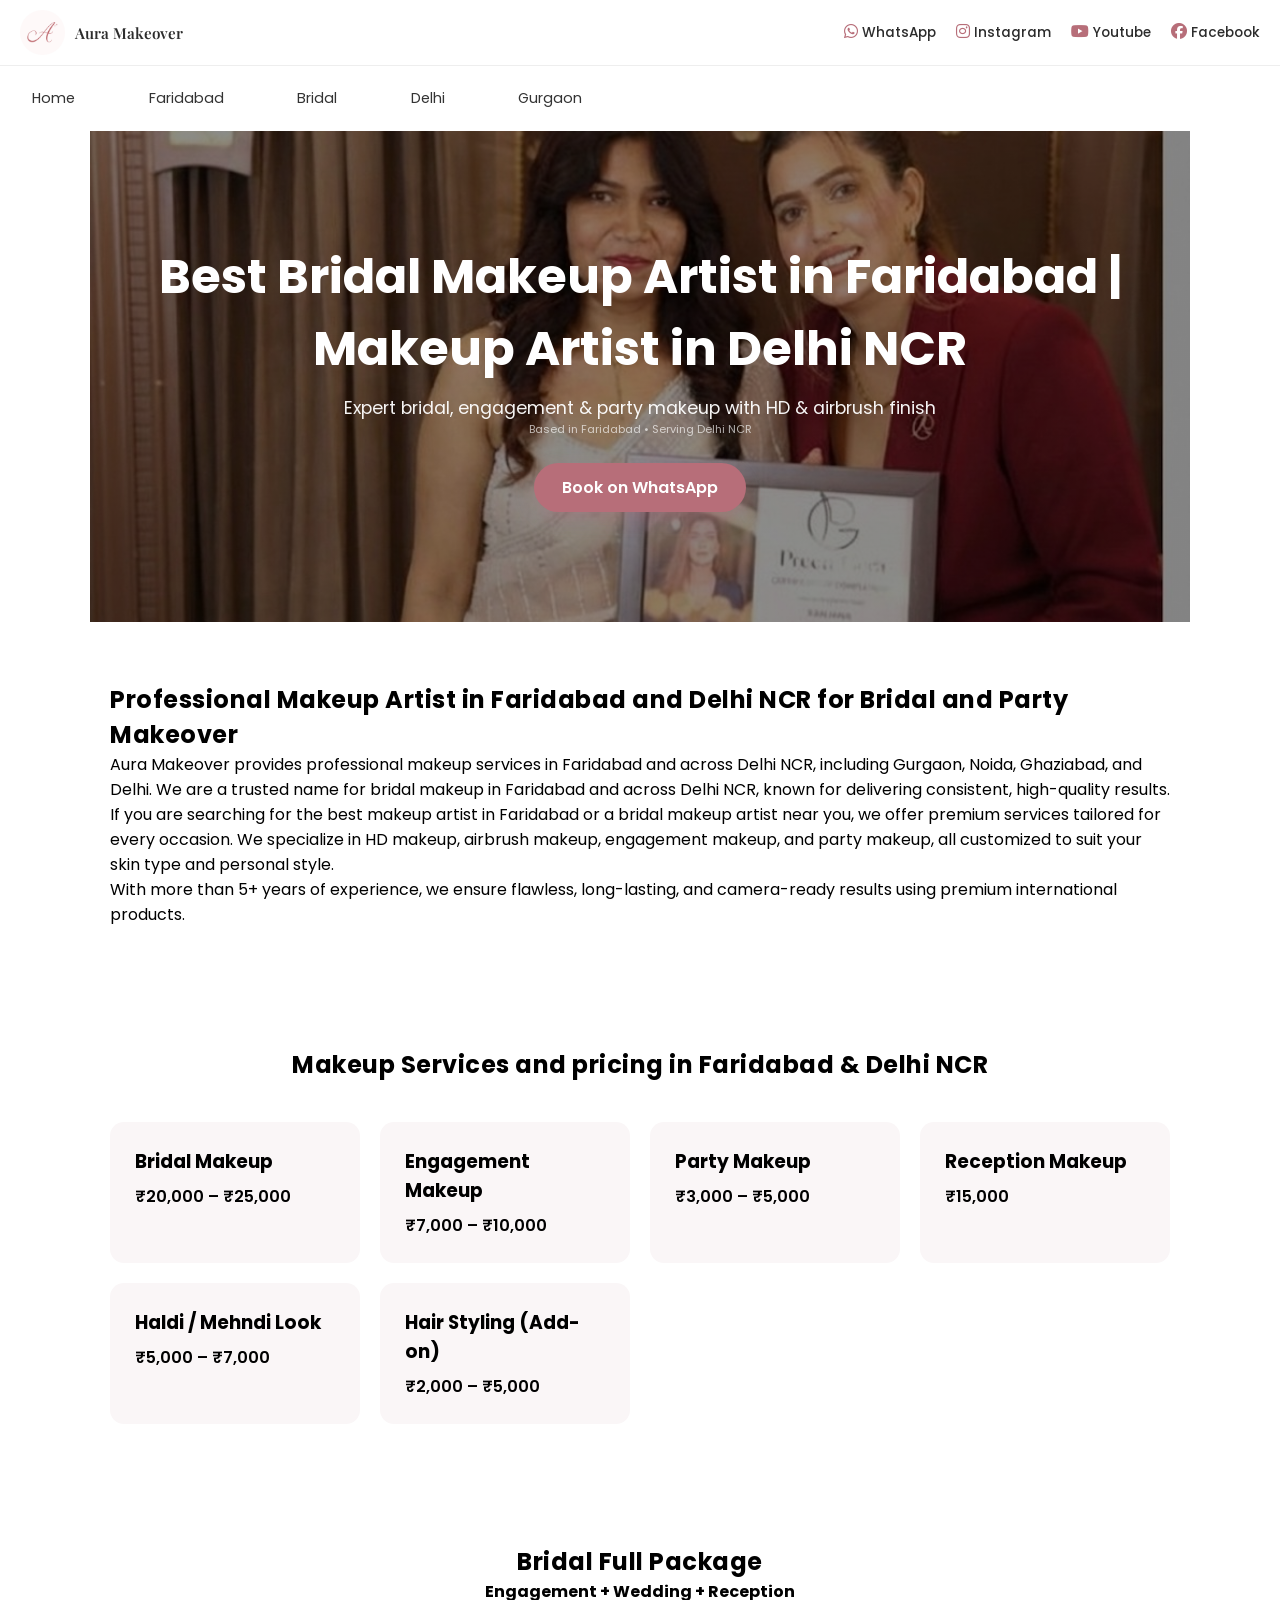
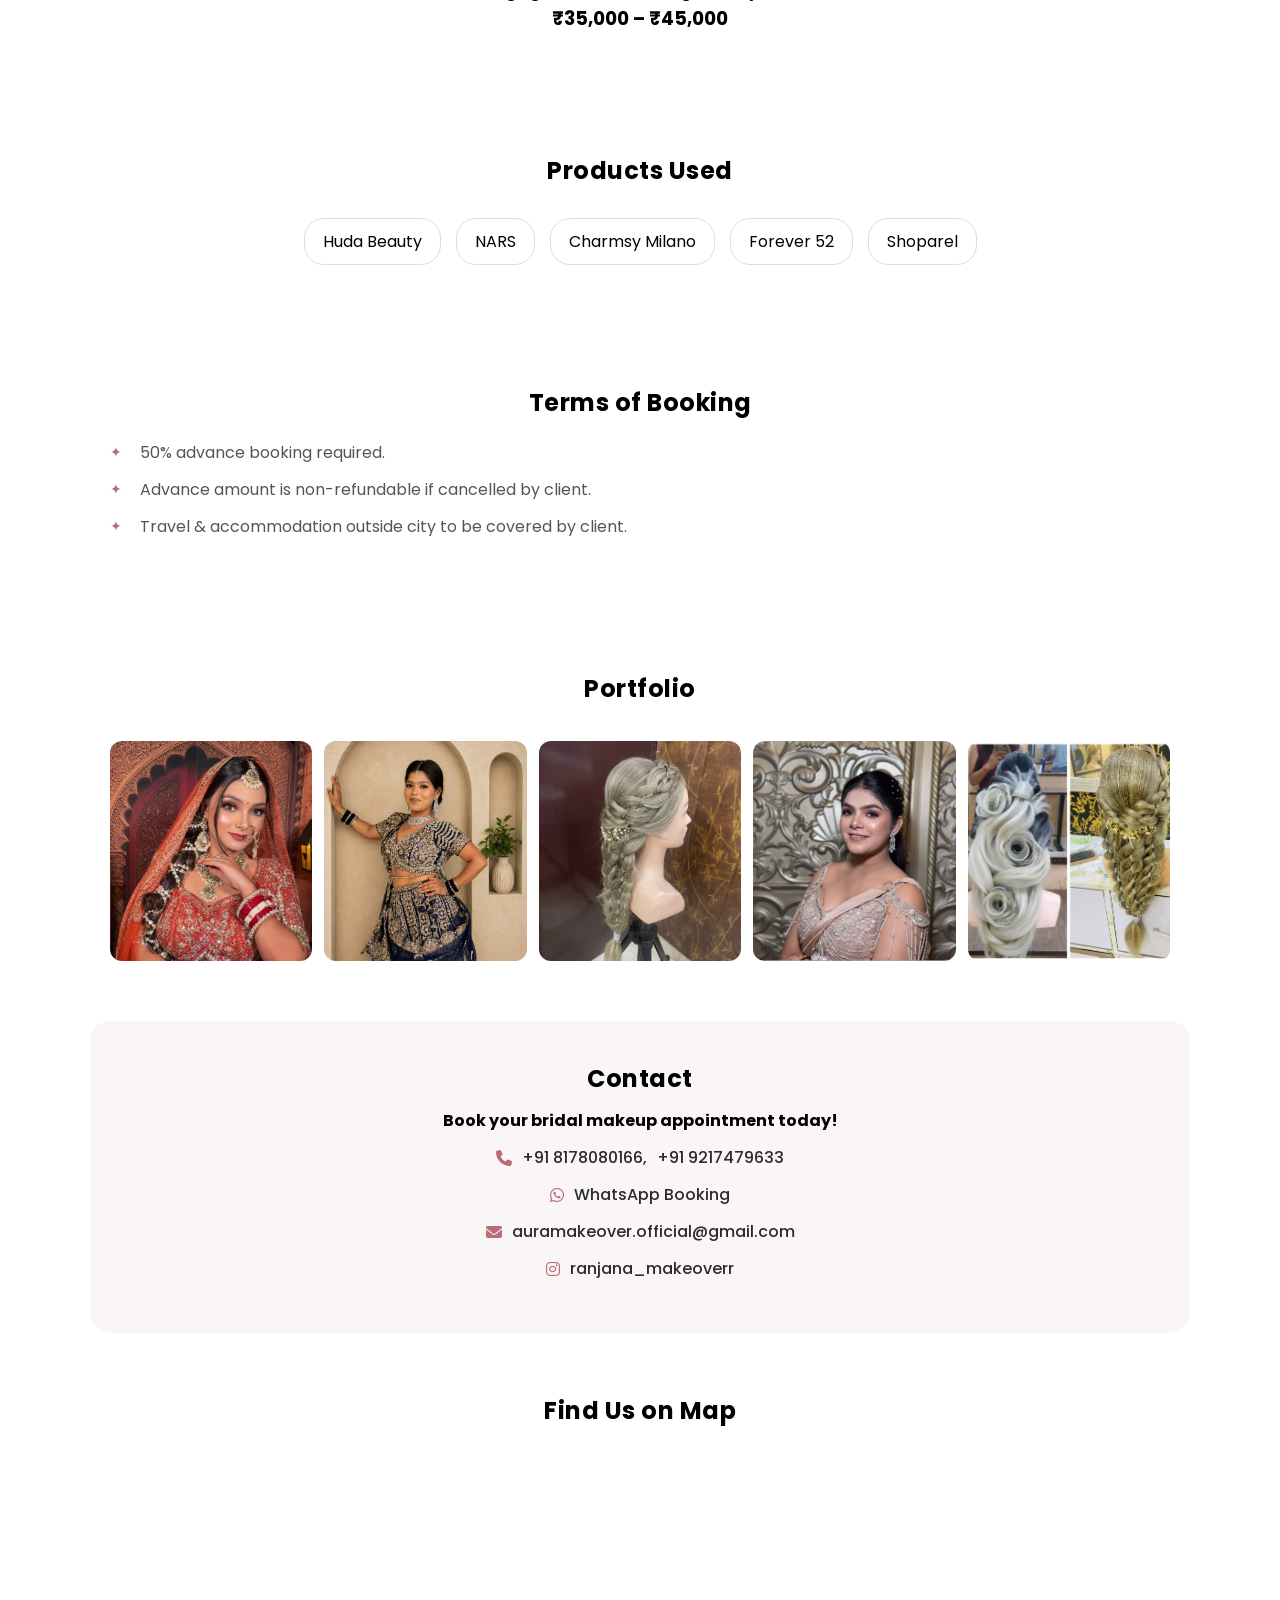
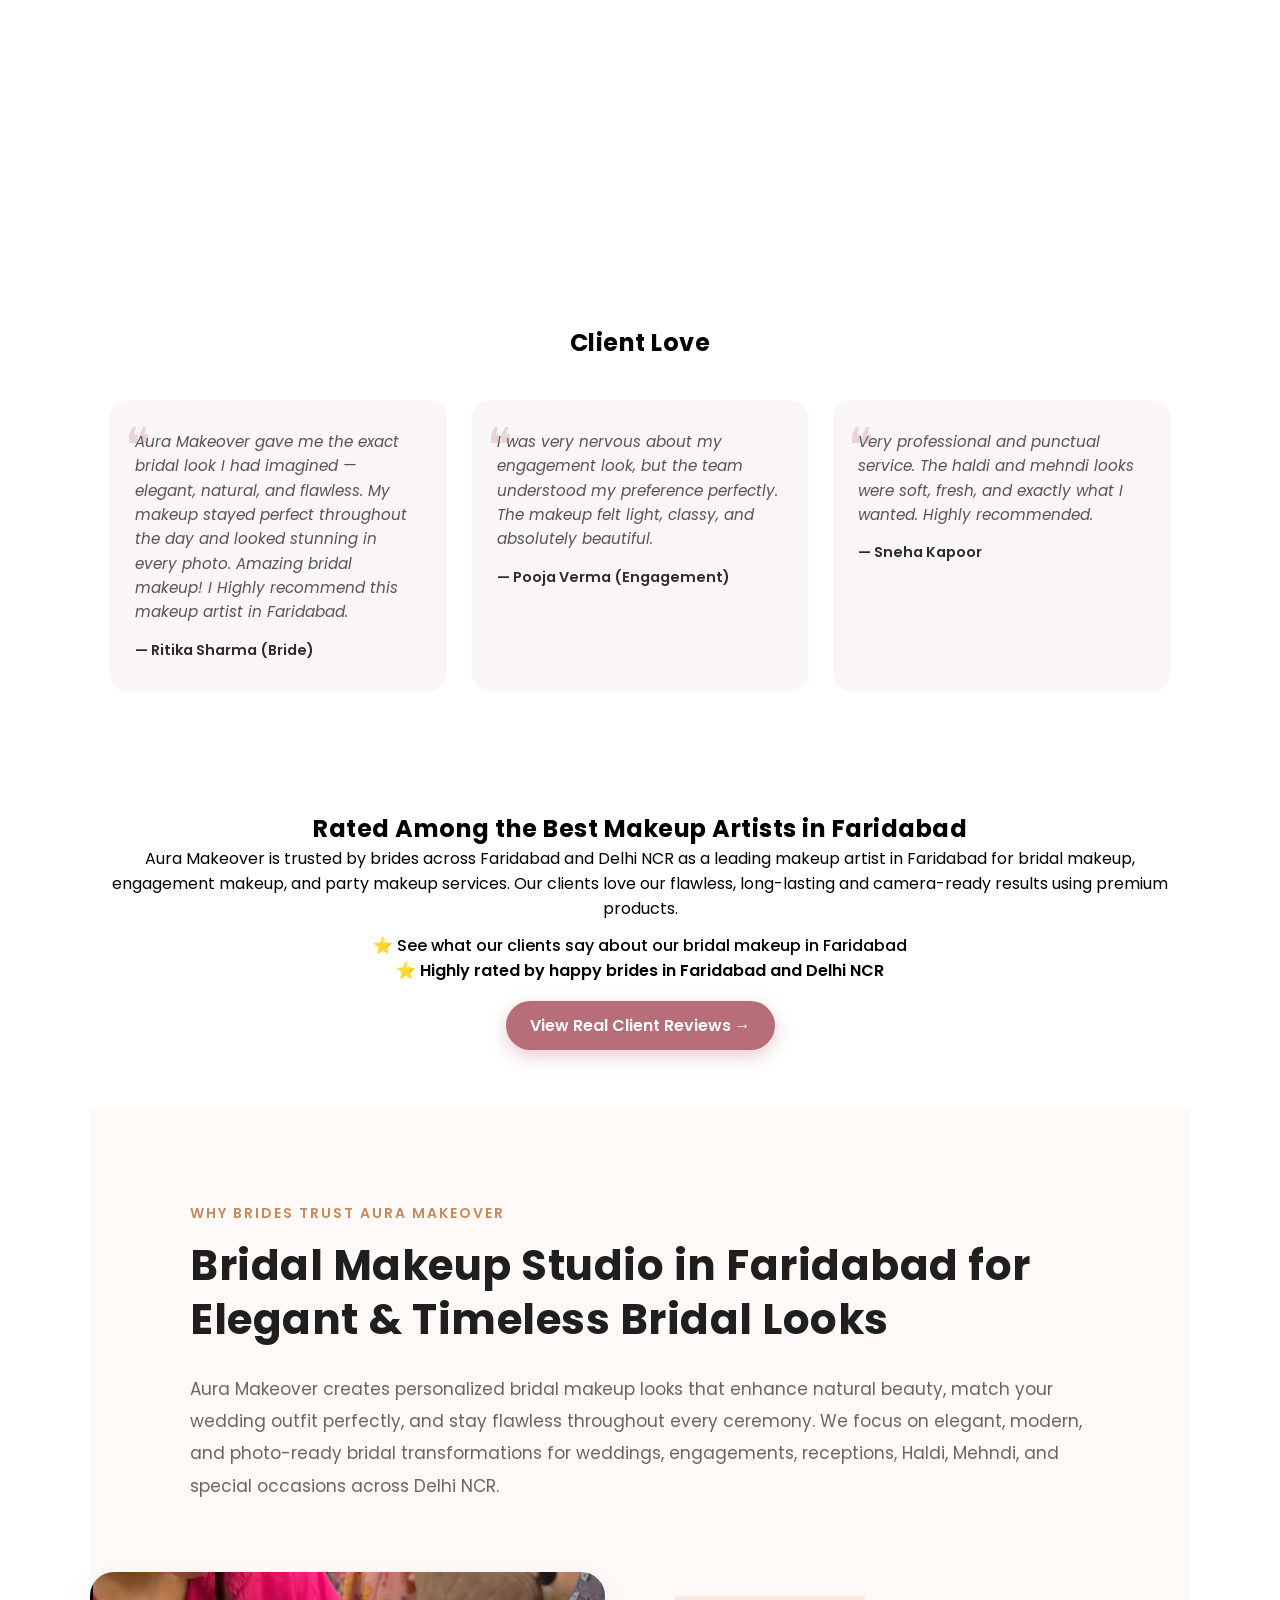
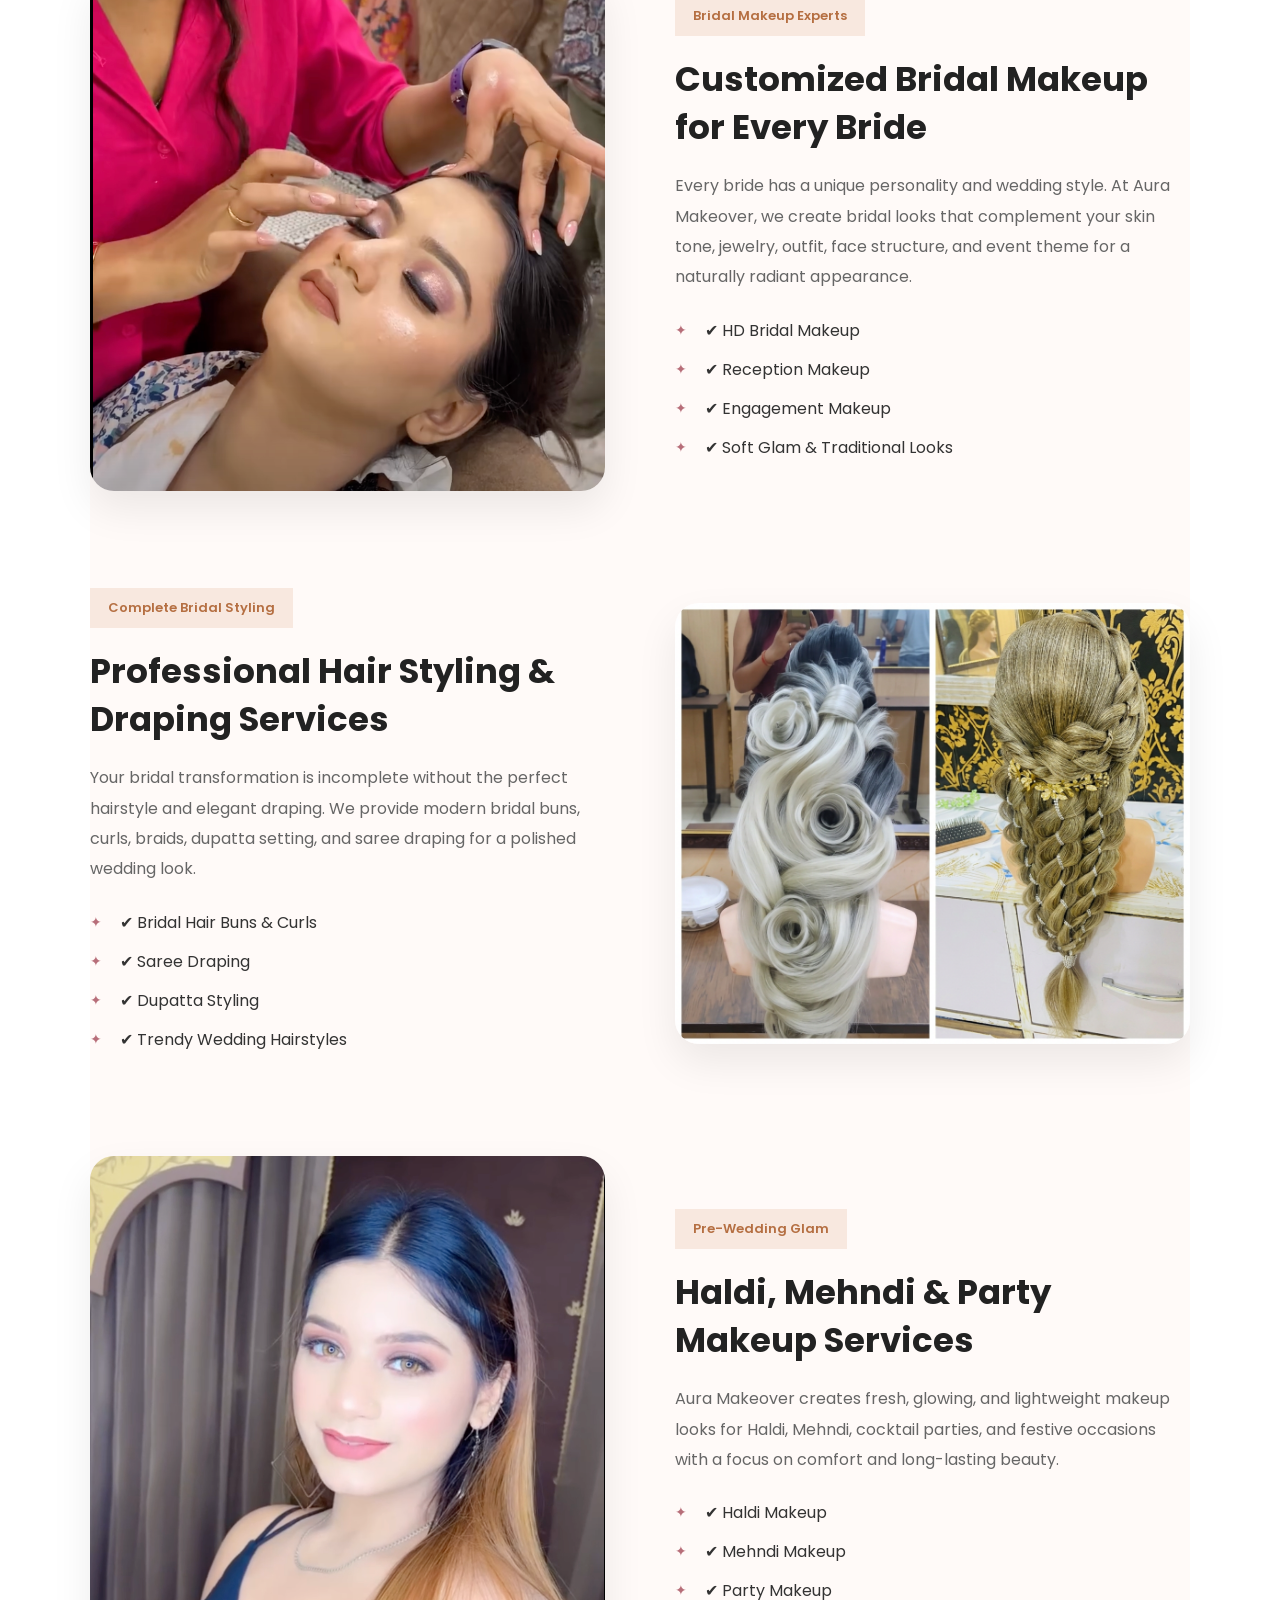
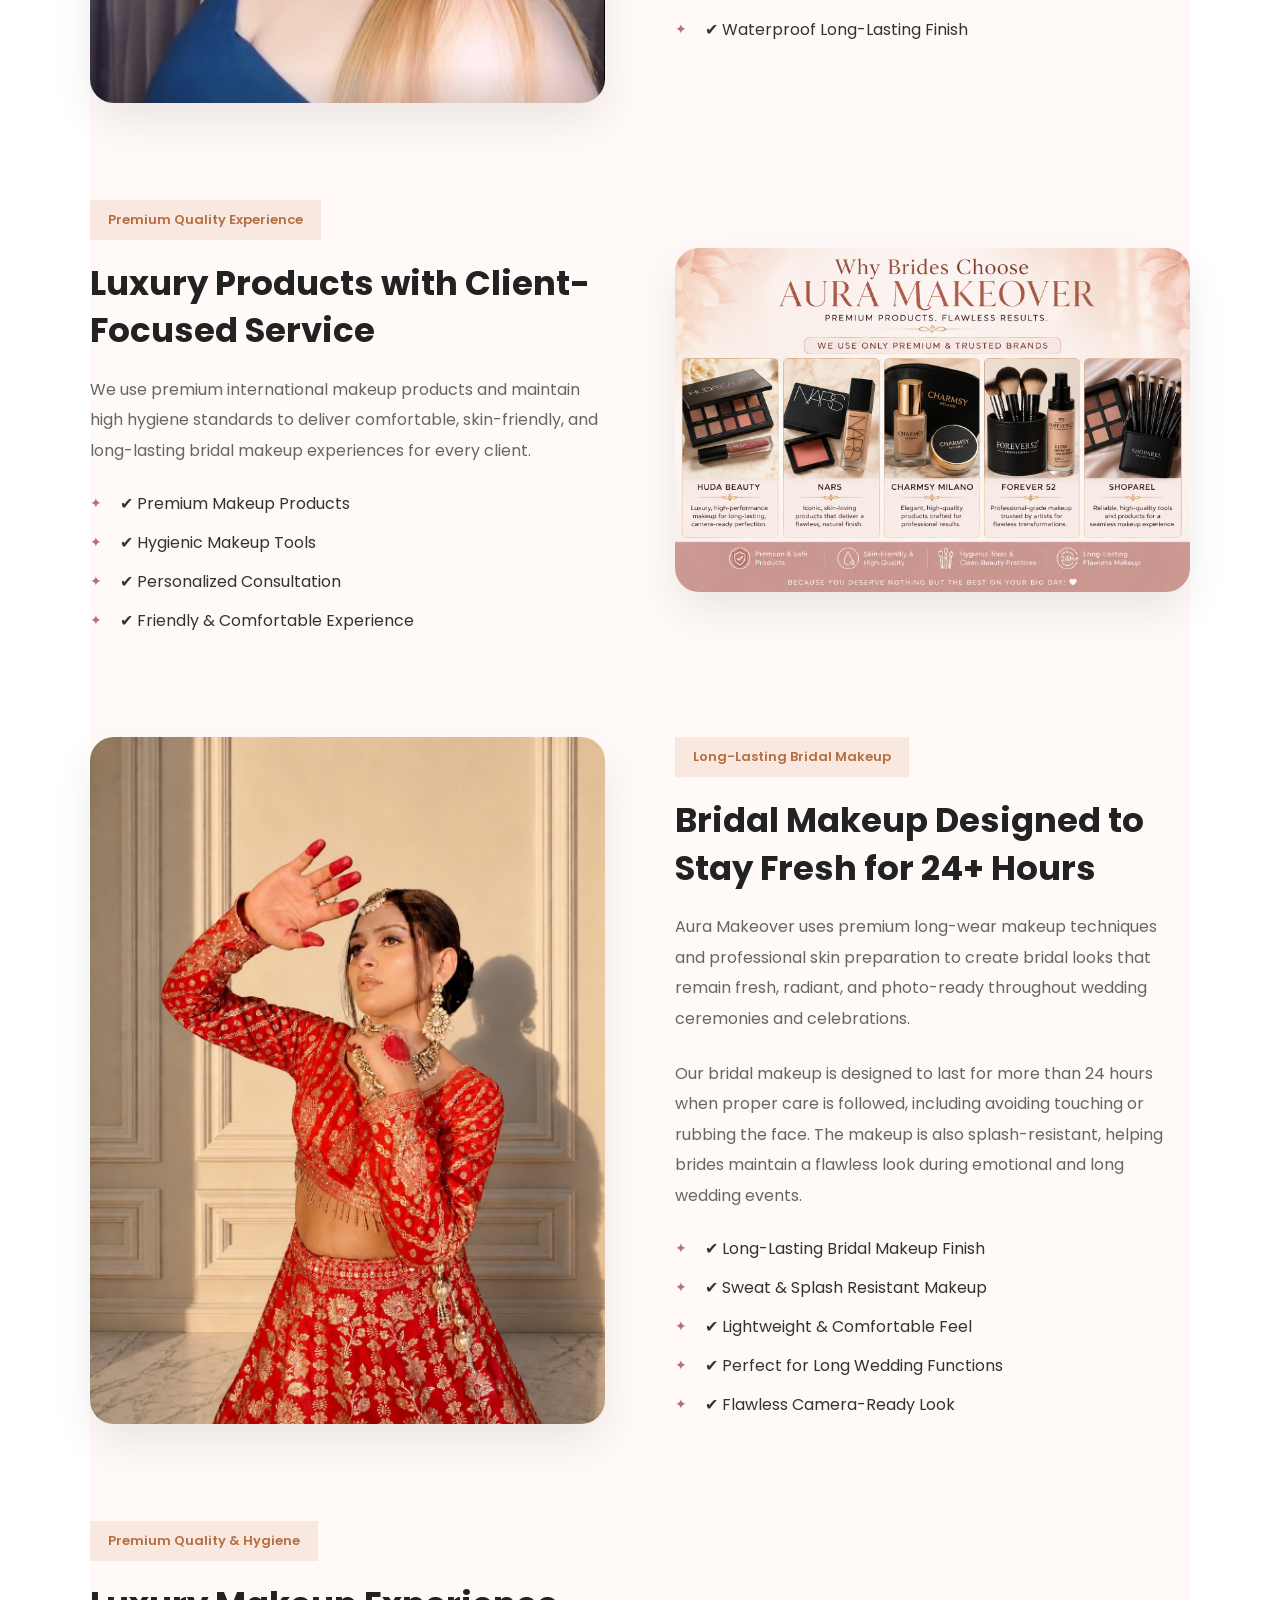
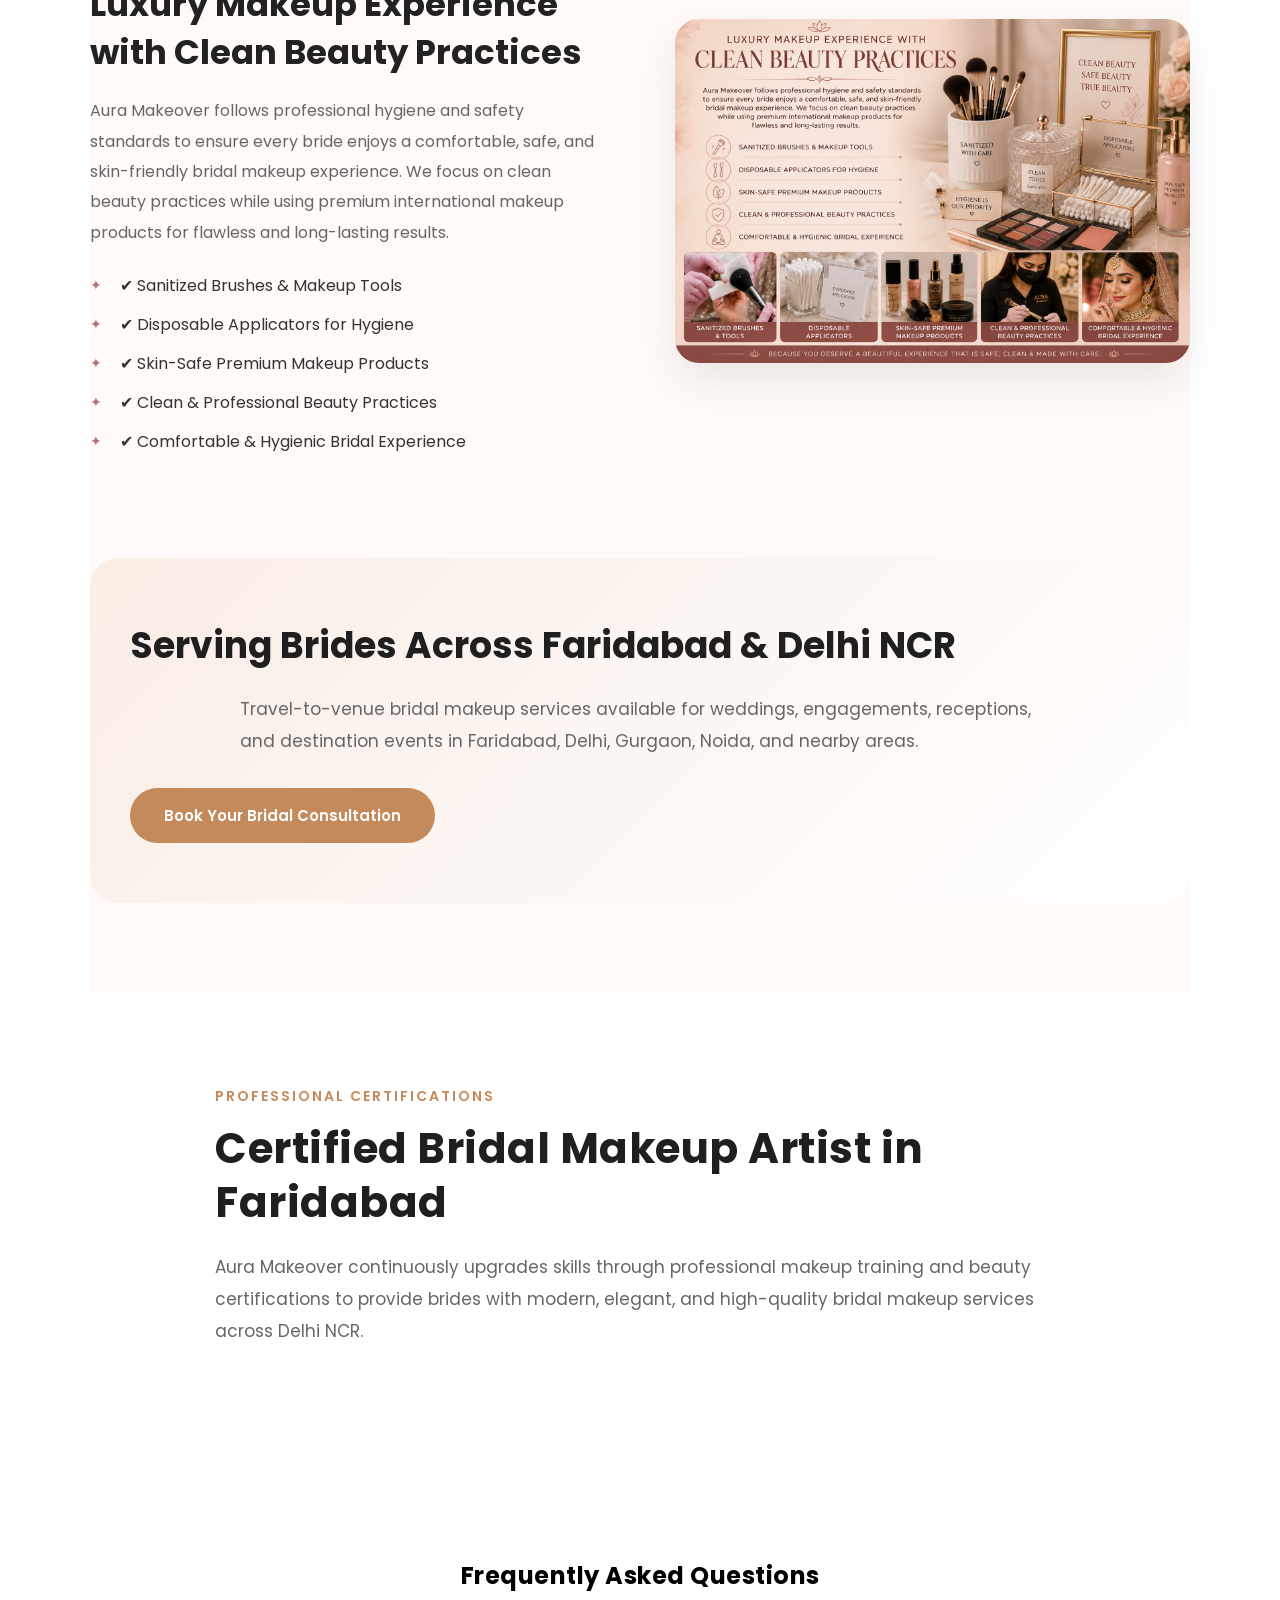
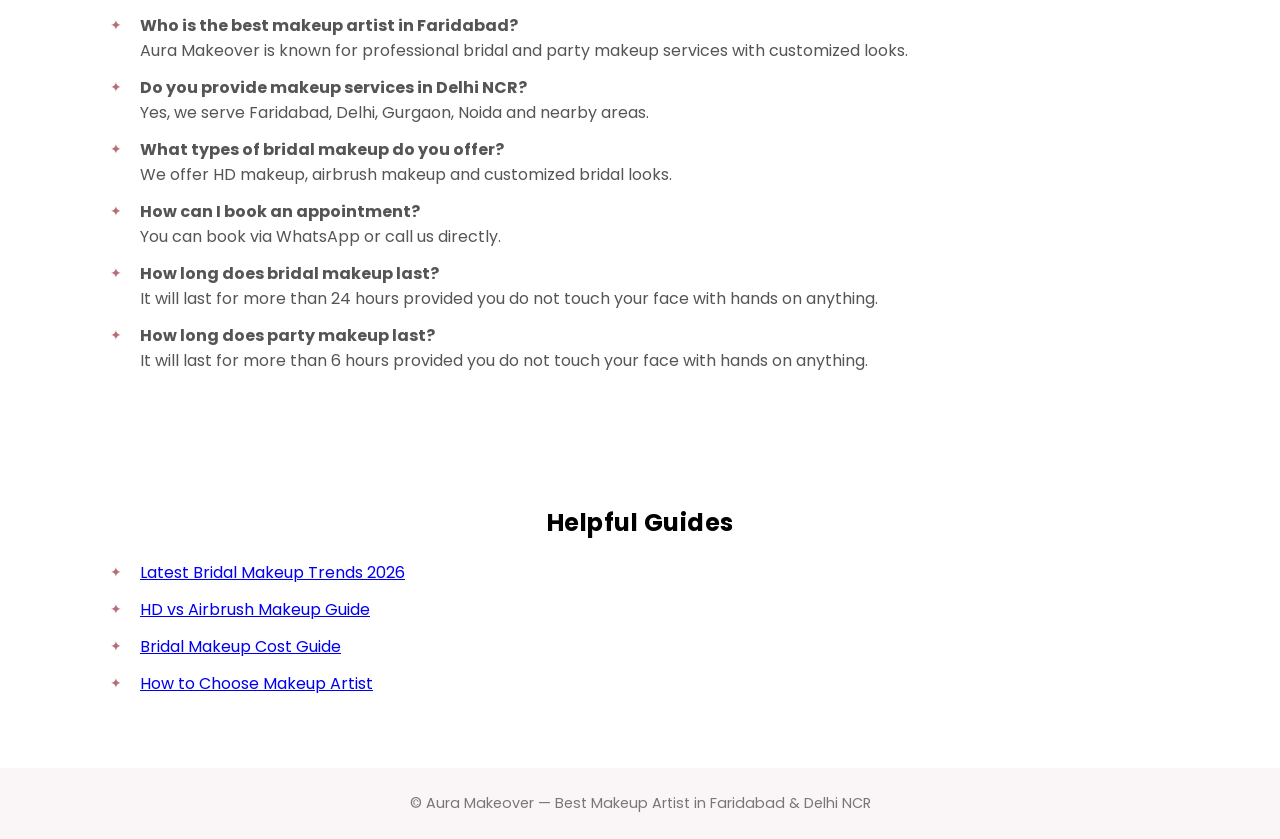
==== index.html @ 20751712 "- Added a new section - Added a new section" ====
<!DOCTYPE html>
<html lang="en">
<head>
<meta charset="UTF-8" />
<meta name="viewport" content="width=device-width, initial-scale=1.0" />

<title>Best Bridal Makeup Artist in Faridabad | Makeup Artist in Delhi NCR | Aura Makeover</title>

<meta name="description" content="Looking for the best makeup artist in Faridabad? Aura Makeover offers bridal, engagement & party makeup services across Delhi NCR. HD & airbrush makeup available. Book now!" />

<meta name="keywords" content="makeup artist in Faridabad, bridal makeup artist in Faridabad, makeup artist in Delhi NCR, HD makeup Faridabad, airbrush makeup Faridabad, party makeup Faridabad" />

<meta name="robots" content="index, follow" />
<link rel="canonical" href="https://auramakeover.in/" />

<link rel="icon" href="favicon.ico">

<!-- OPEN GRAPH (SOCIAL PREVIEW) -->
<meta property="og:title" content="Aura Makeover | Professional Makeup & Bridal Makeovers" />
<meta property="og:description" content="Bridal, engagement & party makeup using premium international products. Studio & travel-to-venue services available." />
<meta property="og:type" content="website" />
<meta property="og:url" content="https://auramakeover.in" />
<meta property="og:image" content="https://auramakeover.in/images/banner.jpeg" />

<!-- TWITTER -->
<meta name="twitter:card" content="summary_large_image" />
<meta name="twitter:title" content="Aura Makeover | Professional Makeup & Bridal Makeovers" />
<meta name="twitter:description" content="Premium bridal, engagement & party makeup. Studio & travel-to-venue services." />
<meta name="twitter:image" content="https://auramakeover.in/images/banner.jpeg" />

<!-- FONTS -->
<link rel="preconnect" href="https://fonts.googleapis.com" />
<link rel="preconnect" href="https://fonts.gstatic.com" crossorigin />
<link href="https://fonts.googleapis.com/css2?family=Playfair+Display:wght@600;700&family=Poppins:wght@400;500;600&display=swap" rel="stylesheet" />
<link rel="stylesheet" href="https://cdnjs.cloudflare.com/ajax/libs/font-awesome/6.5.1/css/all.min.css"/>
<link rel="preload" as="image" href="/images/banner.jpeg">
<link rel="stylesheet" href="style.css">

<!-- ✅ IMPROVED SCHEMA -->

<script type="application/ld+json">
{
  "@context": "https://schema.org",
  "@type": "BeautySalon",
  "name": "Aura Makeover",
  "image": "https://auramakeover.in/images/banner.jpeg",
  "url": "https://auramakeover.in",
  "telephone": "+918178080166",
  "priceRange": "₹₹",
  "address": {
    "@type": "PostalAddress",
    "addressLocality": "Faridabad",
    "addressRegion": "Haryana",
    "addressCountry": "IN"
  },
  "areaServed": [
    "Faridabad",
    "Delhi",
    "Gurgaon",
    "Noida",
    "Delhi NCR"
  ],
  "sameAs": [
    "https://www.instagram.com/ranjana_makeoverr"
  ],
  "description": "Professional bridal makeup artist in Faridabad offering HD, airbrush and party makeup services across Delhi NCR."
}
</script>

<script type="application/ld+json">
{
  "@context": "https://schema.org",
  "@type": "FAQPage",
  "mainEntity": [
    {
      "@type": "Question",
      "name": "Who is the best makeup artist in Faridabad?",
      "acceptedAnswer": {
        "@type": "Answer",
        "text": "Aura Makeover is known for professional bridal and party makeup services in Faridabad."
      }
    },
    {
      "@type": "Question",
      "name": "Do you provide makeup services in Delhi NCR?",
      "acceptedAnswer": {
        "@type": "Answer",
        "text": "Yes, we provide makeup services across Delhi, Gurgaon, Noida and Faridabad."
      }
    },
    {
      "@type": "Question",
      "name": "What is the difference between HD and airbrush makeup?",
      "acceptedAnswer": {
        "@type": "Answer",
        "text": "HD makeup gives a natural finish while airbrush provides a lightweight flawless spray finish."
      }
    }
  ]
}
</script>
</head>

<body>

<div class="top-bar">
  <div class="top-left">
    <img src="favicon.svg" alt="Aura Makeover logo" class="logo" />
    <span class="brand-name">Aura Makeover</span>
  </div>

  <div class="top-right">
    <a href="https://wa.me/918178080166" target="_blank" aria-label="Contact us on WhatsApp">
      <i class="fa-brands fa-whatsapp"></i>
      WhatsApp
    </a>

    <a href="https://www.instagram.com/aura_makeoverr" target="_blank" aria-label="Instagram ID link">
      <i class="fa-brands fa-instagram"></i>
      Instagram
    </a>
    <a href="https://www.youtube.com/@Aura_makeover-h7b" target="_blank" aria-label="Youtube page link">
      <i class="fa-brands fa-youtube"></i>
      Youtube
    </a>
    <a href="https://www.facebook.com/aura.makeover.makeup.artist" target="_blank" aria-label="Facebook page link">
      <i class="fa-brands fa-facebook"></i>
      Facebook
    </a>
  </div>
</div>
<div class="nav" style="padding: 22px;
    display: flex;
    width: 48%;
    justify-content: space-between;">
  <a href="index.html">Home</a>
  <a href="makeup-artist-faridabad.html">Faridabad</a>
  <a href="bridal-makeup-faridabad.html">Bridal</a>
  <a href="makeup-artist-delhi.html">Delhi</a>
  <a href="makeup-artist-gurgaon.html">Gurgaon</a>
</div>

<!-- 🔥 HERO -->
<section class="hero">
  <h1>Best Bridal Makeup Artist in Faridabad | Makeup Artist in Delhi NCR</h1>
  <p>Expert bridal, engagement & party makeup with HD & airbrush finish</p>
  <p style="font-size: 0.7rem;opacity: 0.65;">Based in Faridabad • Serving Delhi NCR</p>
  <a class="btn" href="https://wa.me/918178080166">Book on WhatsApp</a>
</section>

<!-- 💄 ABOUT -->
<section >
  <h2>Professional Makeup Artist in Faridabad and Delhi NCR for Bridal and Party Makeover</h2>  
  <p>Aura Makeover provides professional makeup services in Faridabad and across Delhi NCR, including Gurgaon, Noida, Ghaziabad, and Delhi. We are a trusted name for bridal makeup in Faridabad and across Delhi NCR, known for delivering consistent, high-quality results.</p>
  <p>If you are searching for the best makeup artist in Faridabad or a bridal makeup artist near you, we offer premium services tailored for every occasion. We specialize in HD makeup, airbrush makeup, engagement makeup, and party makeup, all customized to suit your skin type and personal style.</p>
  <p>With more than 5+ years of experience, we ensure flawless, long-lasting, and camera-ready results using premium international products.</p>
</section>

<!-- SERVICES -->
<section>
  <h2 class="center">Makeup Services and pricing in Faridabad & Delhi NCR </h2>
  <div class="grid">
    <div class="card"><h3>Bridal Makeup</h3><div class="price">₹20,000 – ₹25,000</div></div>
    <div class="card"><h3>Engagement Makeup</h3><div class="price">₹7,000 – ₹10,000</div></div>
    <div class="card"><h3>Party Makeup</h3><div class="price">₹3,000 – ₹5,000</div></div>
    <div class="card"><h3>Reception Makeup</h3><div class="price">₹15,000</div></div>
    <div class="card"><h3>Haldi / Mehndi Look</h3><div class="price">₹5,000 – ₹7,000</div></div>
    <div class="card"><h3>Hair Styling (Add-on)</h3><div class="price">₹2,000 – ₹5,000</div></div>
  </div>
</section>

<!-- PACKAGE -->
<section class="center">
  <h2>Bridal Full Package</h2>
  <p><strong>Engagement + Wedding + Reception</strong></p>
  <h3>₹35,000 – ₹45,000</h3>
</section>

<!-- PRODUCTS -->
<section class="center">
  <h2>Products Used</h2>
  <div class="brands">
    <div class="brand">Huda Beauty</div>
    <div class="brand">NARS</div>
    <div class="brand">Charmsy Milano</div>
    <div class="brand">Forever 52</div>
    <div class="brand">Shoparel</div>
  </div>
</section>

<!-- TERMS -->
<section>
  <h2 class="center">Terms of Booking</h2>
  <ul>
    <li>50% advance booking required.</li>
    <li>Advance amount is non-refundable if cancelled by client.</li>
    <li>Travel & accommodation outside city to be covered by client.</li>
  </ul>
</section>

<!-- 📸 PORTFOLIO -->
<section>
<h2 class="center">Portfolio</h2>
<div class="gallery">
<img src="images/bridal-makeup-auramakeover.png" alt="Bridal makeup artist in Faridabad - HD bridal look">
<img src="images/bridal-makeup-2-aura-makeover.png" alt="Airbrush bridal makeup in Faridabad by Aura Makeover">
<img src="images/third-hair-styles-by-auramakeover-ranjana.png" alt="Engagement makeup artist in Faridabad">
<img src="images/party-makeup-aura-makeover.jpeg" alt="Party makeup in Faridabad - professional makeup artist">
<img src="images/two-hair-styles-by-auramakeover-ranjana.png" alt="Makeup artist Delhi NCR portfolio work">
</div>
</section>

<!-- CONTACT -->
<section class="contact center">
  <h2>Contact</h2>
  <p><strong>Book your bridal makeup appointment today!</strong></p>

  <p>
    <i class="fa-solid fa-phone"></i>
    <a href="tel:+918178080166">+91 8178080166, </a>
    <a href="tel:+919217479633">+91 9217479633</a>
  </p>
  <p>
    <i class="fa-brands fa-whatsapp"></i>
    <a href="https://wa.me/918178080166">
      WhatsApp Booking
    </a>
  </p>
  <p>
    <i class="fa-solid fa-envelope"></i>
    <a href="mailto:auramakeover.official@gmail.com">
      auramakeover.official@gmail.com
    </a>
  </p>

  <p>
    <i class="fa-brands fa-instagram"></i>
    <a href="https://www.instagram.com/ranjana_makeoverr" target="_blank">
      ranjana_makeoverr
    </a>
  </p>
</section>
<section style="padding:60px 20px;text-align:center;">
  <h2>Find Us on Map</h2>
  <iframe 
    src="https://www.google.com/maps/embed?pb=!1m18!1m12!1m3!1d4361.181219875429!2d77.313966!3d28.473167300000004!2m3!1f0!2f0!3f0!3m2!1i1024!2i768!4f13.1!3m3!1m2!1s0x390ce74e7d4bd92b%3A0x5adfecc98925553b!2sAura%20Makeover%20%7C%20Bridal%20Makeup%20Artist%20in%20Faridabad!5e1!3m2!1sen!2sin!4v1777636245859!5m2!1sen!2sin"
    width="100%" 
    height="350" 
    style="border:0;border-radius:12px;margin-top:20px;" 
    allowfullscreen="" 
    loading="lazy">
  </iframe>

</section>
<!-- TESTIMONIALS -->
<section class="center">
  <h2>Client Love</h2>

  <div class="testimonial-grid">
    <div class="testimonial-card">
      <span class="quote">❝</span>
      <p>
        Aura Makeover gave me the exact bridal look I had imagined — elegant,
        natural, and flawless. My makeup stayed perfect throughout the day and
        looked stunning in every photo. Amazing bridal makeup! I Highly recommend this makeup artist in Faridabad.
      </p>
      <div class="client-name">— Ritika Sharma (Bride)</div>
    </div>

    <div class="testimonial-card">
      <span class="quote">❝</span>
      <p>
        I was very nervous about my engagement look, but the team understood my
        preference perfectly. The makeup felt light, classy, and absolutely
        beautiful. 
      </p>
      <div class="client-name">— Pooja Verma (Engagement)</div>
    </div>

    <div class="testimonial-card">
      <span class="quote">❝</span>
      <p>
        Very professional and punctual service. The haldi and mehndi looks were
        soft, fresh, and exactly what I wanted. Highly recommended.
      </p>
      <div class="client-name">— Sneha Kapoor</div>
    </div>
  </div>
</section>

<section class="center" style="padding:60px 20px;">
  <h2>Rated Among the Best Makeup Artists in Faridabad</h2>

  <p>
    Aura Makeover is trusted by brides across Faridabad and Delhi NCR as a leading 
    makeup artist in Faridabad for bridal makeup, engagement makeup, and party makeup services.
    Our clients love our flawless, long-lasting and camera-ready results using premium products.
  </p>

  <p style="margin-top:12px;font-weight:500;">
    ⭐ See what our clients say about our bridal makeup in Faridabad
  </p>

  <p style="font-weight:600;">
    ⭐ Highly rated by happy brides in Faridabad and Delhi NCR
  </p>

  <a href="https://maps.app.goo.gl/MC8ctfnPd83sNfoJ6"
     target="_blank"
     rel="noopener"
     style="display:inline-block;margin-top:18px;padding:12px 24px;border-radius:30px;background:#b76e79;color:#fff;text-decoration:none;font-weight:600;box-shadow:0 6px 18px rgba(183,110,121,0.35);">
    View Real Client Reviews →
  </a>
</section>


<section class="aura-why-section">
  <div class="container">

    <div class="aura-heading text-center">
      <span class="sub-title">Why Brides Trust Aura Makeover</span>

      <h2>
        Bridal Makeup Studio in Faridabad for Elegant & Timeless Bridal Looks
      </h2>

      <p>
        Aura Makeover creates personalized bridal makeup looks that enhance natural beauty,
        match your wedding outfit perfectly, and stay flawless throughout every ceremony.
        We focus on elegant, modern, and photo-ready bridal transformations for weddings,
        engagements, receptions, Haldi, Mehndi, and special occasions across Delhi NCR.
      </p>
    </div>

    <!-- Section 1 -->
    <div class="aura-feature-row">
      
      <div class="aura-feature-image">
        <img src="images/aura-makeover-bridal-customized.png"
             alt="Bridal Makeup Artist in Faridabad">
      </div>

      <div class="aura-feature-content">
        <span class="feature-badge">Bridal Makeup Experts</span>

        <h3>Customized Bridal Makeup for Every Bride</h3>

        <p>
          Every bride has a unique personality and wedding style. At Aura Makeover,
          we create bridal looks that complement your skin tone, jewelry, outfit,
          face structure, and event theme for a naturally radiant appearance.
        </p>

        <ul>
          <li>✔ HD Bridal Makeup</li>
          <li>✔ Reception Makeup</li>
          <li>✔ Engagement Makeup</li>
          <li>✔ Soft Glam & Traditional Looks</li>
        </ul>
      </div>

    </div>

    <!-- Section 2 -->
    <div class="aura-feature-row reverse">

      <div class="aura-feature-image">
        <img src="images/two-hair-styles-by-auramakeover-ranjana.png"
             alt="Bridal Hair Styling Services">
      </div>

      <div class="aura-feature-content">
        <span class="feature-badge">Complete Bridal Styling</span>

        <h3>Professional Hair Styling & Draping Services</h3>

        <p>
          Your bridal transformation is incomplete without the perfect hairstyle
          and elegant draping. We provide modern bridal buns, curls, braids,
          dupatta setting, and saree draping for a polished wedding look.
        </p>

        <ul>
          <li>✔ Bridal Hair Buns & Curls</li>
          <li>✔ Saree Draping</li>
          <li>✔ Dupatta Styling</li>
          <li>✔ Trendy Wedding Hairstyles</li>
        </ul>
      </div>

    </div>

    <!-- Section 3 -->
    <div class="aura-feature-row">

      <div class="aura-feature-image">
        <img src="images/aura-makeover-party-makeup.png"
             alt="Haldi and Mehndi Makeup">
      </div>

      <div class="aura-feature-content">
        <span class="feature-badge">Pre-Wedding Glam</span>

        <h3>Haldi, Mehndi & Party Makeup Services</h3>

        <p>
          Aura Makeover creates fresh, glowing, and lightweight makeup looks
          for Haldi, Mehndi, cocktail parties, and festive occasions with a
          focus on comfort and long-lasting beauty.
        </p>

        <ul>
          <li>✔ Haldi Makeup</li>
          <li>✔ Mehndi Makeup</li>
          <li>✔ Party Makeup</li>
          <li>✔ Waterproof Long-Lasting Finish</li>
        </ul>
      </div>

    </div>

    <!-- Section 4 -->
    <div class="aura-feature-row reverse">

      <div class="aura-feature-image">
        <img src="images/aura-makeover-products-used.png"
             alt="Premium Bridal Makeup Products">
      </div>

      <div class="aura-feature-content">
        <span class="feature-badge">Premium Quality Experience</span>

        <h3>Luxury Products with Client-Focused Service</h3>

        <p>
          We use premium international makeup products and maintain high hygiene
          standards to deliver comfortable, skin-friendly, and long-lasting bridal
          makeup experiences for every client.
        </p>

        <ul>
          <li>✔ Premium Makeup Products</li>
          <li>✔ Hygienic Makeup Tools</li>
          <li>✔ Personalized Consultation</li>
          <li>✔ Friendly & Comfortable Experience</li>
        </ul>
      </div>

    </div>

    <!-- Long Lasting Makeup Section -->
    <div class="aura-feature-row">

      <div class="aura-feature-image">
        <img src="images/long-lasting-bridal-makeup.jpg"
             alt="Long Lasting Bridal Makeup in Faridabad">
      </div>

      <div class="aura-feature-content">
        <span class="feature-badge">Long-Lasting Bridal Makeup</span>

        <h3>Bridal Makeup Designed to Stay Fresh for 24+ Hours</h3>

        <p>
          Aura Makeover uses premium long-wear makeup techniques and professional
          skin preparation to create bridal looks that remain fresh, radiant,
          and photo-ready throughout wedding ceremonies and celebrations.
        </p>

        <p>
          Our bridal makeup is designed to last for more than 24 hours when proper
          care is followed, including avoiding touching or rubbing the face.
          The makeup is also splash-resistant, helping brides maintain a flawless
          look during emotional and long wedding events.
        </p>

        <ul>
          <li>✔ Long-Lasting Bridal Makeup Finish</li>
          <li>✔ Sweat & Splash Resistant Makeup</li>
          <li>✔ Lightweight & Comfortable Feel</li>
          <li>✔ Perfect for Long Wedding Functions</li>
          <li>✔ Flawless Camera-Ready Look</li>
        </ul>
      </div>

    </div>

    <!-- Section 4 -->
    <div class="aura-feature-row reverse">

      <div class="aura-feature-image">
        <img src="images/aura-makeover-clean-hygenic-products.png"
             alt="Premium Bridal Makeup Products and Hygiene Standards">
      </div>

      <div class="aura-feature-content">
        <span class="feature-badge">Premium Quality & Hygiene</span>

        <h3>Luxury Makeup Experience with Clean Beauty Practices</h3>

        <p>
          Aura Makeover follows professional hygiene and safety standards to ensure
          every bride enjoys a comfortable, safe, and skin-friendly bridal makeup
          experience. We focus on clean beauty practices while using premium
          international makeup products for flawless and long-lasting results.
        </p>

        <ul>
          <li>✔ Sanitized Brushes & Makeup Tools</li>
          <li>✔ Disposable Applicators for Hygiene</li>
          <li>✔ Skin-Safe Premium Makeup Products</li>
          <li>✔ Clean & Professional Beauty Practices</li>
          <li>✔ Comfortable & Hygienic Bridal Experience</li>
        </ul>
      </div>

    </div>

    <!-- Bottom CTA -->
    <div class="aura-bottom-box text-center">
      <h3>Serving Brides Across Faridabad & Delhi NCR</h3>

      <p>
        Travel-to-venue bridal makeup services available for weddings,
        engagements, receptions, and destination events in Faridabad,
        Delhi, Gurgaon, Noida, and nearby areas.
      </p>

      <a href="https://wa.me/918178080166" target="_blank" class="aura-btn">
        Book Your Bridal Consultation
      </a>
    </div>

  </div>
</section>

<!-- Certifications Section -->
<section class="aura-certification-section">

  <div class="container">

    <div class="aura-cert-heading text-center">

      <span class="sub-title">Professional Certifications</span>

      <h2>Certified Bridal Makeup Artist in Faridabad</h2>

      <p>
        Aura Makeover continuously upgrades skills through professional makeup
        training and beauty certifications to provide brides with modern,
        elegant, and high-quality bridal makeup services across Delhi NCR.
      </p>

    </div>

    <div class="certificate-grid">

      <!-- Certificate 1 -->
<!--       <div class="certificate-card">

        <div class="certificate-image">
          <img src="/images/certificate-1.jpg"
               alt="Professional Bridal Makeup Certification">
        </div>

        <div class="certificate-content">
          <h3>Professional Bridal Makeup Certification</h3>

          <p>
            Advanced bridal makeup training focused on flawless bridal
            transformations, skin preparation, and modern wedding looks.
          </p>
        </div>

      </div> -->

      <!-- Certificate 2 -->
<!--       <div class="certificate-card">

        <div class="certificate-image">
          <img src="/images/certificate-2.jpg"
               alt="Advanced HD Makeup Certification">
        </div>

        <div class="certificate-content">
          <h3>Advanced HD Makeup Training</h3>

          <p>
            Certified expertise in HD makeup techniques for smooth,
            long-lasting, and camera-ready bridal makeup results.
          </p>
        </div>

      </div>
 -->
      <!-- Certificate 3 -->
<!--       <div class="certificate-card">

        <div class="certificate-image">
          <img src="/images/certificate-3.jpg"
               alt="Professional Beauty Certification">
        </div>

        <div class="certificate-content">
          <h3>Professional Beauty & Styling Certification</h3>

          <p>
            Specialized beauty and styling certification covering bridal
            hair styling, draping, and luxury bridal presentation.
          </p>
        </div>

      </div> -->

    </div>

  </div>

</section>

<!-- ❓ FAQ -->
<section>
  <h2 class="center">Frequently Asked Questions</h2>
  <ul>
    <li><strong>Who is the best makeup artist in Faridabad?</strong><br>
    Aura Makeover is known for professional bridal and party makeup services with customized looks.</li>

    <li><strong>Do you provide makeup services in Delhi NCR?</strong><br>
    Yes, we serve Faridabad, Delhi, Gurgaon, Noida and nearby areas.</li>

    <li><strong>What types of bridal makeup do you offer?</strong><br>
    We offer HD makeup, airbrush makeup and customized bridal looks.</li>

    <li><strong>How can I book an appointment?</strong><br>
    You can book via WhatsApp or call us directly.</li>

    <li><strong>How long does bridal makeup last?</strong><br>
    It will last for more than 24 hours provided you do not touch your face with hands on anything.</li>

    <li><strong>How long does party makeup last?</strong><br>
    It will last for more than 6 hours provided you do not touch your face with hands on anything.</li>
  </ul>
</section>

<section >
<h2 class="center" >Helpful Guides</h2>

<ul>
<li><a href="best-bridal-makeup-looks-2026.html">Latest Bridal Makeup Trends 2026</a></li>
<li><a href="hd-vs-airbrush-makeup.html">HD vs Airbrush Makeup Guide</a></li>
<li><a href="bridal-makeup-cost-faridabad.html">Bridal Makeup Cost Guide</a></li>
<li><a href="how-to-choose-makeup-artist.html">How to Choose Makeup Artist</a></li>
</ul>

</section>

<footer>
© Aura Makeover — Best Makeup Artist in Faridabad & Delhi NCR
</footer>

</body>
</html>
---- style.css ----
:root { --primary:#b76e79; --soft:#faf6f7; }
body { font-family:'Poppins', sans-serif; margin:0; }
* { box-sizing: border-box; margin: 0; padding: 0; }

.top-bar {
display:flex; justify-content:space-between;
padding:12px 20px; border-bottom:1px solid #eee;
align-items:center;
}

.nav a {
margin:0 10px;
text-decoration:none;
color:#333;
font-size:0.9rem;
}

.hero {
background:linear-gradient(rgba(0,0,0,.5),rgba(0,0,0,.5)),url("images/banner.jpeg") center/cover;
color:#fff; text-align:center; padding:110px 20px;
}


    section {
      padding: 60px 20px;
      max-width: 1100px;
      margin: auto;
    }

    .center { text-align: center; }

    /* HERO */
    .hero {
/*      background: linear-gradient(rgba(0,0,0,.45), rgba(0,0,0,.45)),
        url("https://images.unsplash.com/photo-1522335789203-aabd1fc54bc9") center/cover no-repeat;
*/ 
      background: linear-gradient(rgba(0,0,0,.45), rgba(0,0,0,.45)),
        url("images/banner.jpeg") center/cover no-repeat;
 
      color: #fff;
      padding: 110px 20px;
      text-align: center;
    }

    .hero h1 {
      font-size: 3rem;
      margin-bottom: 10px;
    }

    .hero p {
      font-size: 1.1rem;
      opacity: 0.95;
    }

   .btn {
      display: inline-block;
      margin-top: 25px;
      padding: 12px 28px;
      border-radius: 30px;
      background: var(--primary);
      color: #fff;
      text-decoration: none;
      font-weight: 600;
      box-shadow: 0 6px 18px rgba(183,110,121,0.35);
    }

   ul {
  list-style: none;
  padding-left: 0;
  margin-top: 20px;
}

ul li {
  position: relative;
  padding-left: 30px;
  margin-bottom: 12px;
  color: #555;
}

ul li::before {
  content: "✦";
  position: absolute;
  left: 0;
  top: 2px;
  color: #b76e79;
  font-size: 0.9rem;
}

    section h2 {
  letter-spacing: 0.5px;
}

.grid {
display:grid;
grid-template-columns:repeat(auto-fit,minmax(250px,1fr));
gap:20px;
margin-top:30px;
}

.card {
background:var(--soft);
padding:25px;
border-radius:12px;
}

/*.btn {
background:var(--primary);
color:#fff;
padding:12px 28px;
border-radius:30px;
text-decoration:none;
display:inline-block;
margin-top:20px;
}
*/
.gallery {
display:grid;
grid-template-columns:repeat(auto-fit,minmax(160px,1fr));
gap:12px;
margin-top:30px;
}

.gallery img {
width:100%;
height:220px;
object-fit:cover;
border-radius:12px;
}

footer {
text-align:center;
padding:25px;
background:#faf6f7;
}















    /* SERVICES */
    .grid {
      display: grid;
      grid-template-columns: repeat(auto-fit, minmax(250px, 1fr));
      gap: 20px;
      margin-top: 40px;
    }

    .card {
      background: var(--soft);
      padding: 25px;
      border-radius: 14px;
    }

    .price {
      margin-top: 8px;
      font-weight: 600;
    }

    /* GALLERY */
    .gallery {
      display: grid;
      grid-template-columns: repeat(auto-fit, minmax(160px, 1fr));
      gap: 12px;
      margin-top: 35px;
    }

    .gallery img {
      width: 100%;
      height: 220px;
      object-fit: cover;
      border-radius: 12px;
    }

    /* BRANDS */
    .brands {
      display: flex;
      flex-wrap: wrap;
      justify-content: center;
      gap: 15px;
      margin-top: 30px;
    }

    .brand {
      padding: 10px 18px;
      border: 1px solid #ddd;
      border-radius: 20px;
    }

    /* CONTACT */
    .contact {
      background: var(--soft);
      border-radius: 20px;
      padding: 40px 20px;
    }

    footer {
      text-align: center;
      padding: 25px;
      font-size: 0.9rem;
      color: #777;
    }

    @media (max-width: 600px) {
      .hero h1 { font-size: 2.2rem; }
      section { padding: 45px 18px; }
    }

    /* Mobile polish */
@media (max-width: 600px) {
  .brand-name {
    display: none; /* icon only on mobile */
  }
}

    @media (max-width: 600px) {
  .hero {
    padding: 90px 20px;
  }
}

    
    .testimonial-grid {
  display: grid;
  grid-template-columns: repeat(auto-fit, minmax(260px, 1fr));
  gap: 25px;
  margin-top: 40px;
}

.testimonial-card {
  background: #faf6f7;
  padding: 30px 25px;
  border-radius: 18px;
  position: relative;
  text-align: left;
}

.testimonial-card p {
  font-style: italic;
  color: #555;
  font-size: 0.95rem;
  line-height: 1.6;
}

.testimonial-card .quote {
  font-size: 3rem;
  color: #b76e79;
  position: absolute;
  top: 10px;
  left: 15px;
  opacity: 0.25;
}

.client-name {
  margin-top: 15px;
  font-weight: 600;
  color: #2c2c2c;
  font-size: 0.9rem;
}

.top-bar {
  width: 100%;
  background: #fff;
  border-bottom: 1px solid #eee;
  display: flex;
  justify-content: center;
  gap: 30px;
  padding: 10px 15px;
  position: sticky;
  top: 0;
  z-index: 1000;
}

.top-bar a {
  align-items: center;
  gap: 8px;
  font-size: 0.85rem;
  font-weight: 500;
  color: #2c2c2c;
  text-decoration: none;
}

.top-bar a i {
  font-size: 1rem;
  color: #b76e79;
}

.top-bar a:hover {
  color: #b76e79;
}

    .top-bar {
  justify-content: space-between;
  padding: 10px 20px;
}

.top-left {
  display: flex;
  align-items: center;
  gap: 10px;
}

.logo {
  width: 45px;
  height: 45px;
}

.brand-name {
  font-family: 'Playfair Display', serif;
  font-size: 0.95rem;
  font-weight: 600;
  color: #2c2c2c;
}

.top-right {
  display: flex;
  gap: 20px;
}

    .contact p {
  display: flex;
  justify-content: center;
  align-items: center;
  gap: 10px;
  margin: 12px 0;
  font-weight: 500;
}

.contact i {
  color: #b76e79;
  font-size: 1rem;
}

.contact a {
  color: #2c2c2c;
  text-decoration: none;
}

.contact a:hover {
  color: #b76e79;
}








.nav-bar {
  display: flex;
  justify-content: center;
  gap: 20px;
  padding: 12px;
  background: #faf6f7;
  border-bottom: 1px solid #eee;
}

.nav-bar a {
  text-decoration: none;
  color: #2c2c2c;
  font-weight: 500;
}

.nav-bar a:hover {
  color: #b76e79;
}


.aura-why-section {
  padding: 90px 0;
  background: #fffaf8;
}

.aura-heading {
  max-width: 900px;
  margin: 0 auto 70px;
}

.aura-heading .sub-title {
  display: inline-block;
  color: #c58a5c;
  font-size: 14px;
  font-weight: 600;
  letter-spacing: 2px;
  text-transform: uppercase;
  margin-bottom: 15px;
}

.aura-heading h2 {
  font-size: 42px;
  line-height: 1.3;
  color: #1f1f1f;
  margin-bottom: 25px;
  font-weight: 700;
}

.aura-heading p {
  font-size: 17px;
  line-height: 1.9;
  color: #666;
}

.aura-feature-row {
  display: flex;
  align-items: center;
  gap: 70px;
  margin-bottom: 90px;
}

.aura-feature-row.reverse {
  flex-direction: row-reverse;
}

.aura-feature-image {
  flex: 1;
}

.aura-feature-image img {
  width: 100%;
  height: 100%;
  object-fit: cover;
  border-radius: 24px;
  box-shadow: 0 18px 40px rgba(0,0,0,0.08);
}

.aura-feature-content {
  flex: 1;
}

.feature-badge {
  display: inline-block;
  background: #f8e8df;
  color: #b56f42;
  padding: 10px 18px;
/*  border-radius: 50px;
*/  font-size: 13px;
  font-weight: 600;
  margin-bottom: 20px;
}

.aura-feature-content h3 {
  font-size: 34px;
  color: #222;
  margin-bottom: 20px;
  line-height: 1.4;
}

.aura-feature-content p {
  font-size: 16px;
  line-height: 1.9;
  color: #666;
  margin-bottom: 25px;
}

.aura-feature-content ul {
  padding: 0;
  margin: 0;
  list-style: none;
}

.aura-feature-content ul li {
  margin-bottom: 14px;
  font-size: 16px;
  color: #333;
}

.aura-bottom-box {
  background: linear-gradient(135deg, #f9ede5, #fff);
  padding: 60px 40px;
  border-radius: 28px;
  margin-top: 30px;
}

.aura-bottom-box h3 {
  font-size: 36px;
  margin-bottom: 20px;
  color: #1f1f1f;
}

.aura-bottom-box p {
  max-width: 800px;
  margin: 0 auto 30px;
  font-size: 17px;
  line-height: 1.9;
  color: #666;
}

.aura-btn {
  display: inline-block;
  padding: 16px 34px;
  background: #c58a5c;
  color: #fff;
  border-radius: 50px;
  text-decoration: none;
  font-size: 15px;
  font-weight: 600;
  transition: 0.3s ease;
}

.aura-btn:hover {
  background: #ad7247;
  color: #fff;
}

@media(max-width: 991px){

  .aura-feature-row,
  .aura-feature-row.reverse {
    flex-direction: column;
  }

  .aura-heading h2 {
    font-size: 32px;
  }

  .aura-feature-content h3 {
    font-size: 28px;
  }

  .aura-feature-image img {
    height: 420px;
  }

  .aura-bottom-box h3 {
    font-size: 28px;
  }
}

.aura-certification-section{
  padding:90px 0;
  background:#fff;
}

.aura-cert-heading{
  max-width:850px;
  margin:0 auto 60px;
}

.aura-cert-heading .sub-title{
  display:inline-block;
  color:#c58a5c;
  font-size:14px;
  font-weight:600;
  text-transform:uppercase;
  letter-spacing:2px;
  margin-bottom:15px;
}

.aura-cert-heading h2{
  font-size:42px;
  color:#1f1f1f;
  margin-bottom:20px;
  line-height:1.3;
}

.aura-cert-heading p{
  font-size:17px;
  line-height:1.9;
  color:#666;
}

.certificate-grid{
  display:grid;
  grid-template-columns:repeat(3,1fr);
  gap:35px;
}

.certificate-card{
  background:#fffaf8;
  border-radius:24px;
  overflow:hidden;
  box-shadow:0 12px 35px rgba(0,0,0,0.06);
  transition:0.3s ease;
}

.certificate-card:hover{
  transform:translateY(-8px);
}

.certificate-image img{
  width:100%;
  height:420px;
  object-fit:cover;
}

.certificate-content{
  padding:28px;
}

.certificate-content h3{
  font-size:24px;
  margin-bottom:15px;
  color:#222;
}

.certificate-content p{
  font-size:16px;
  line-height:1.8;
  color:#666;
}

@media(max-width:991px){

  .certificate-grid{
    grid-template-columns:1fr;
  }

  .aura-cert-heading h2{
    font-size:32px;
  }

  .certificate-image img{
    height:350px;
  }
}
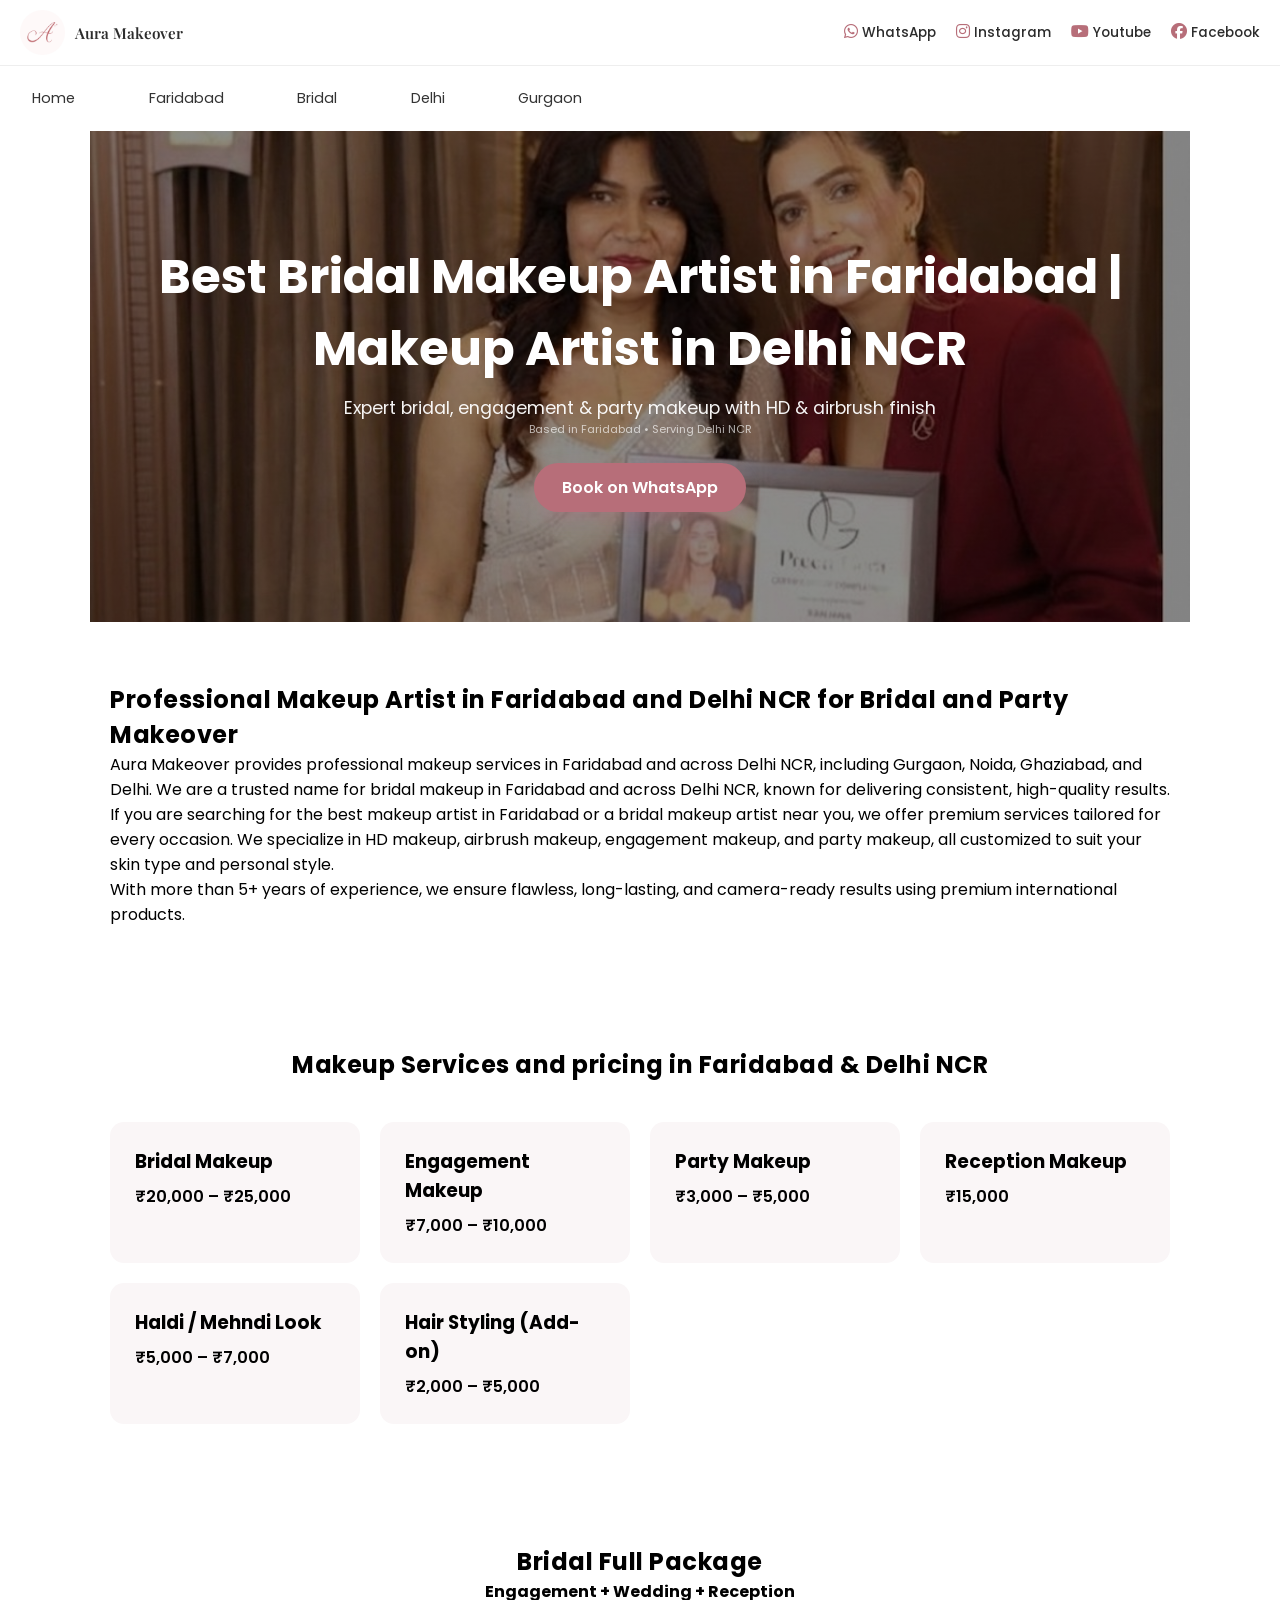
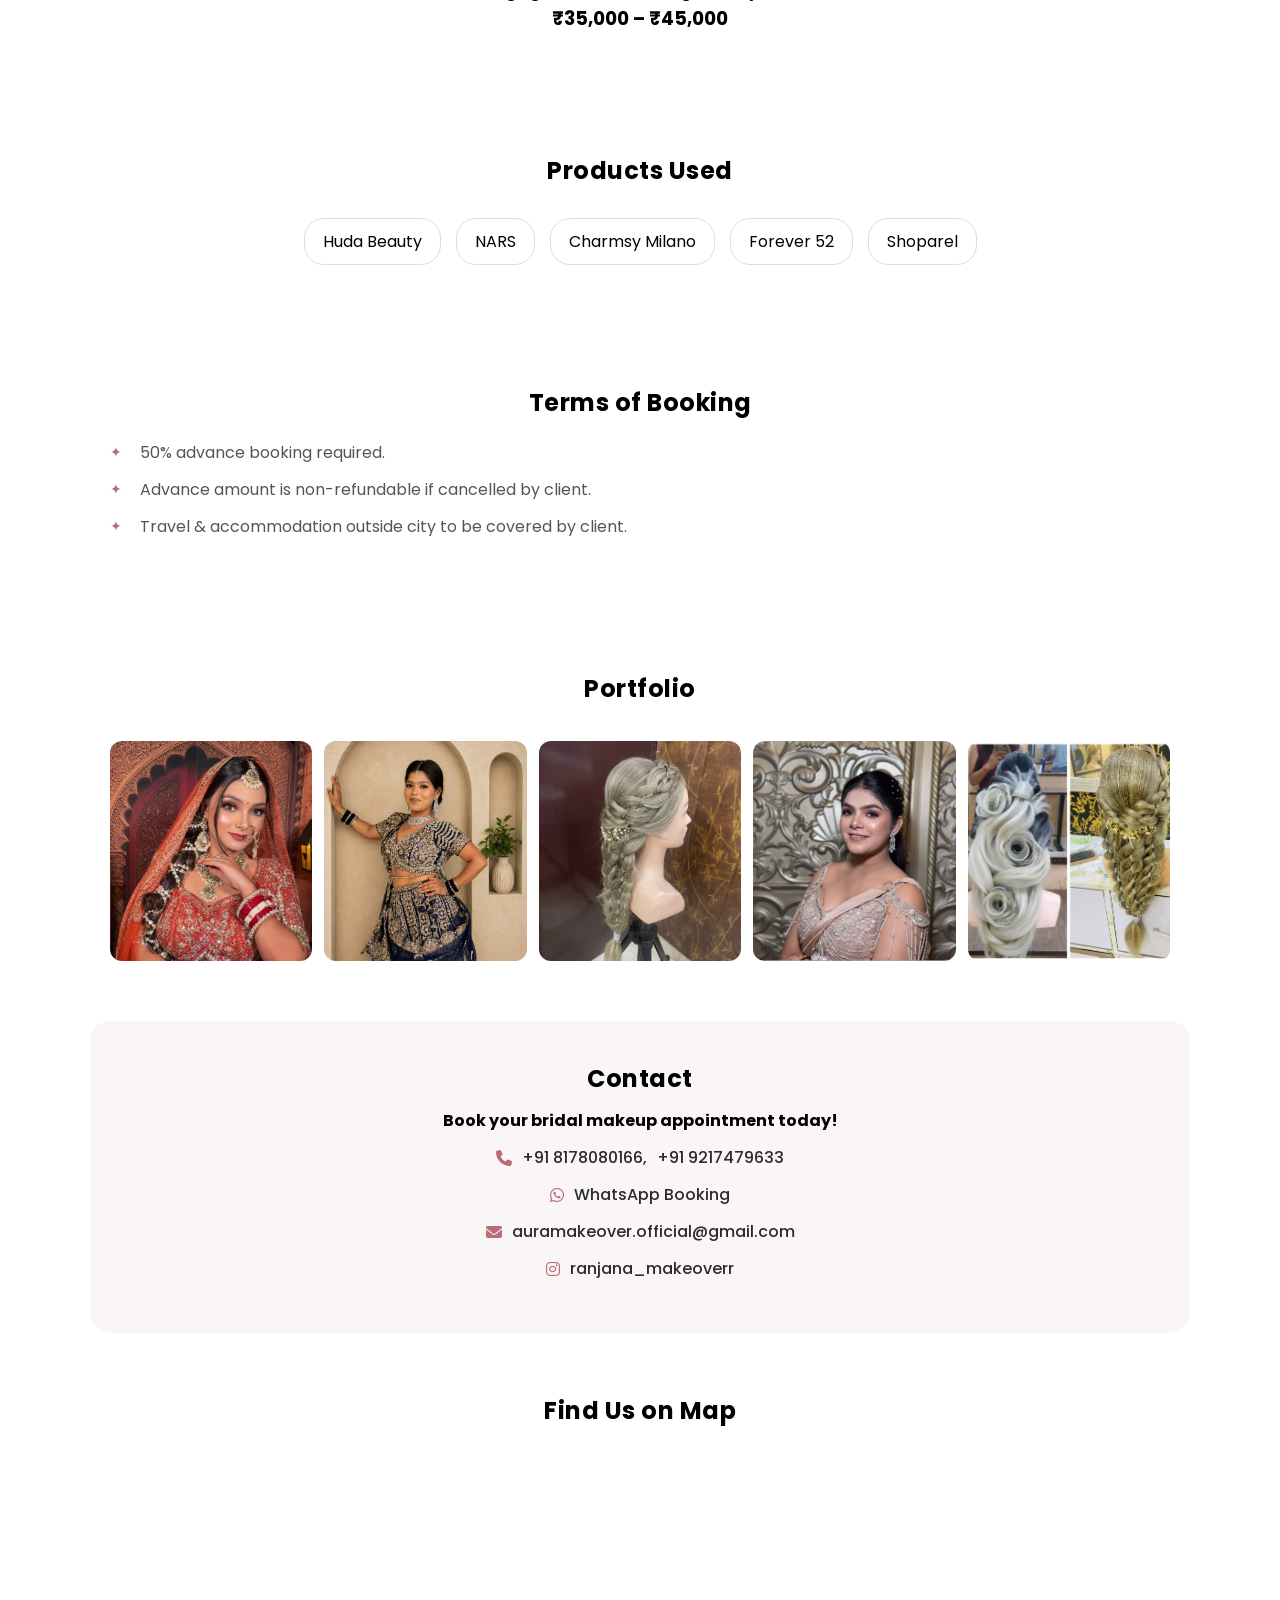
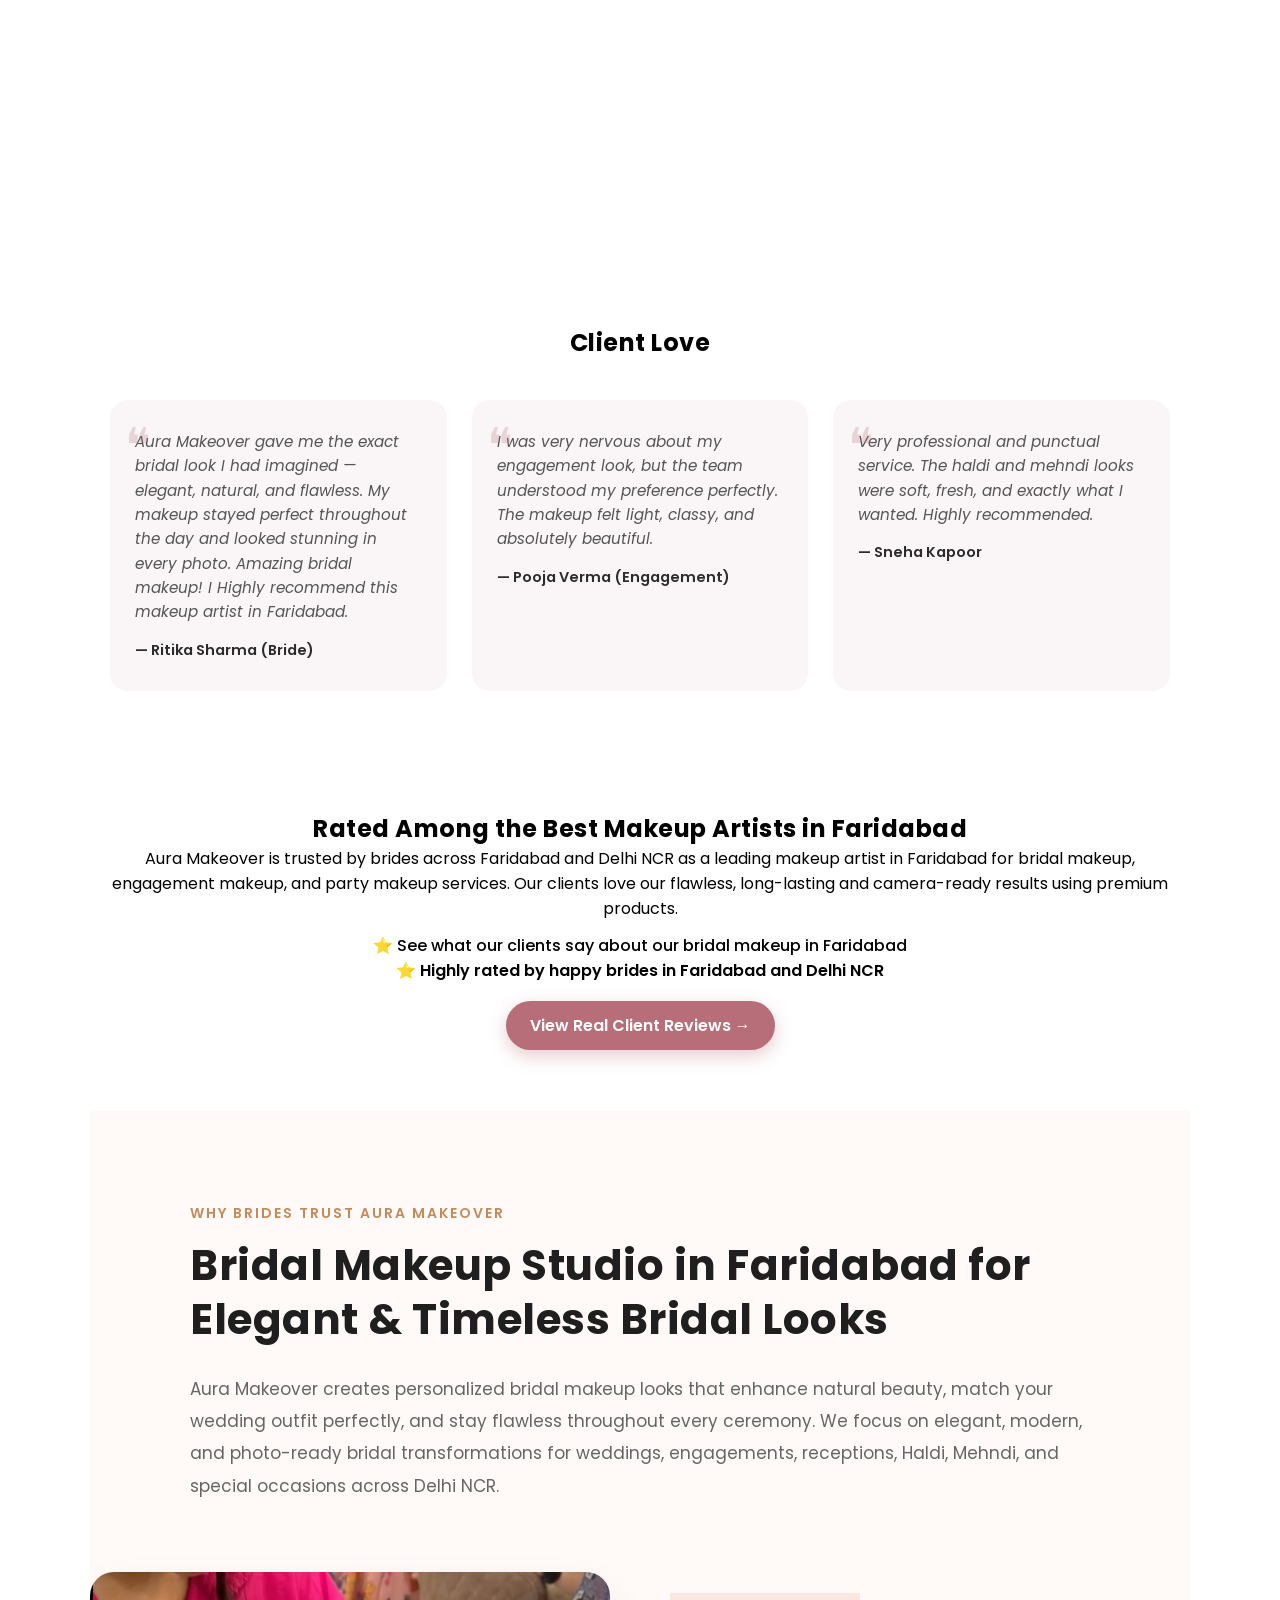
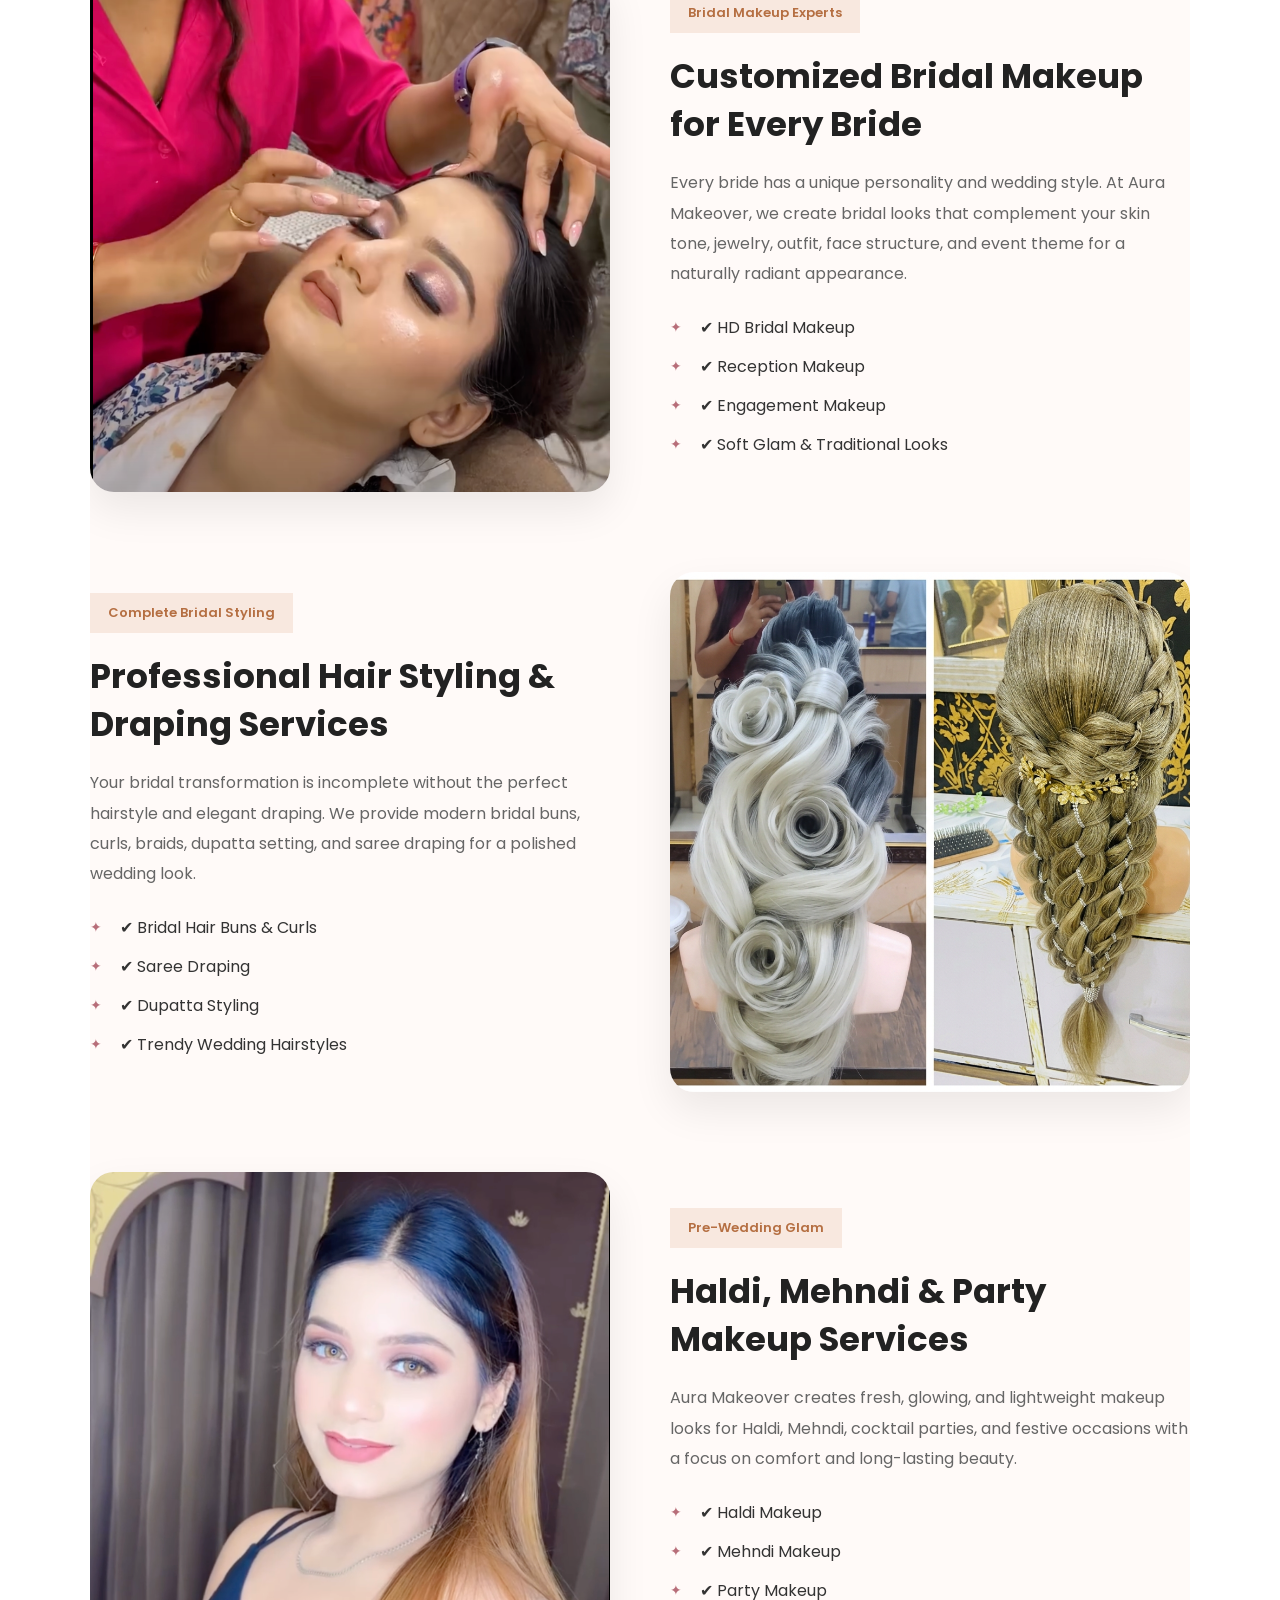
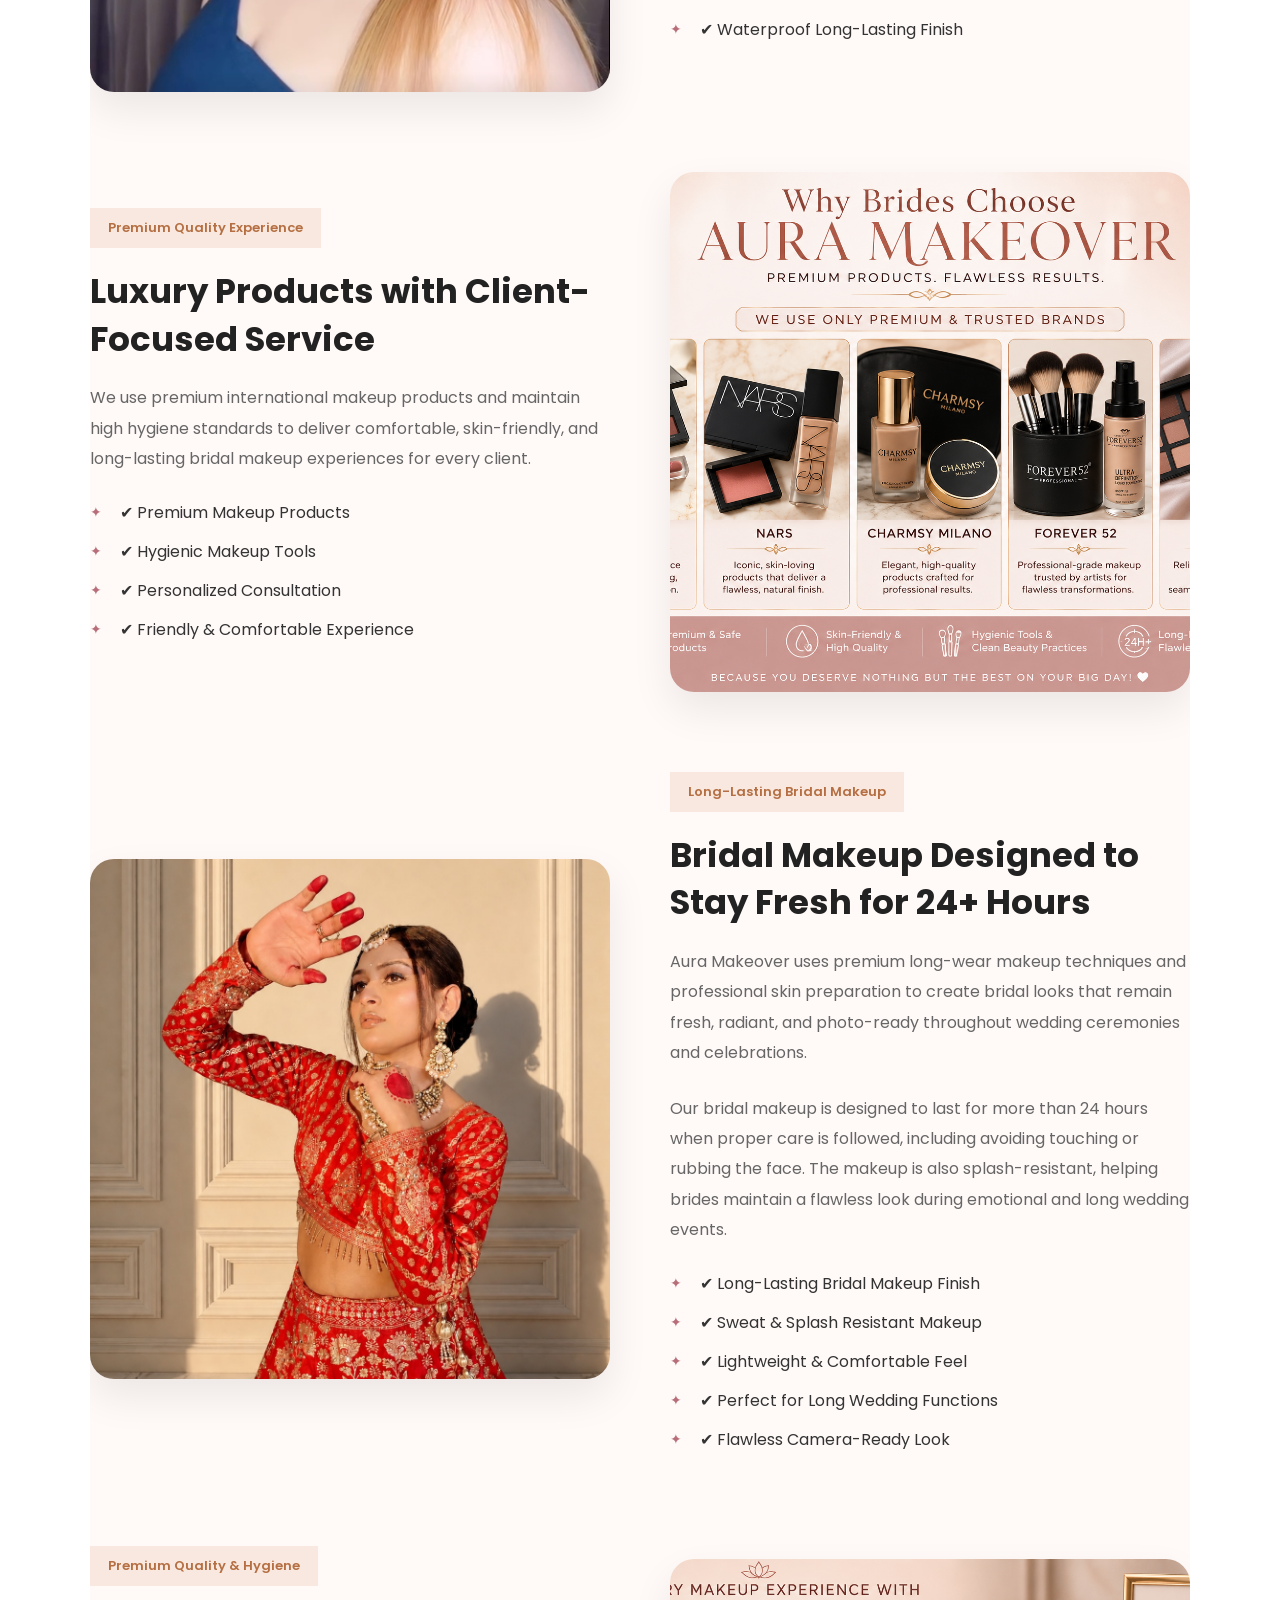
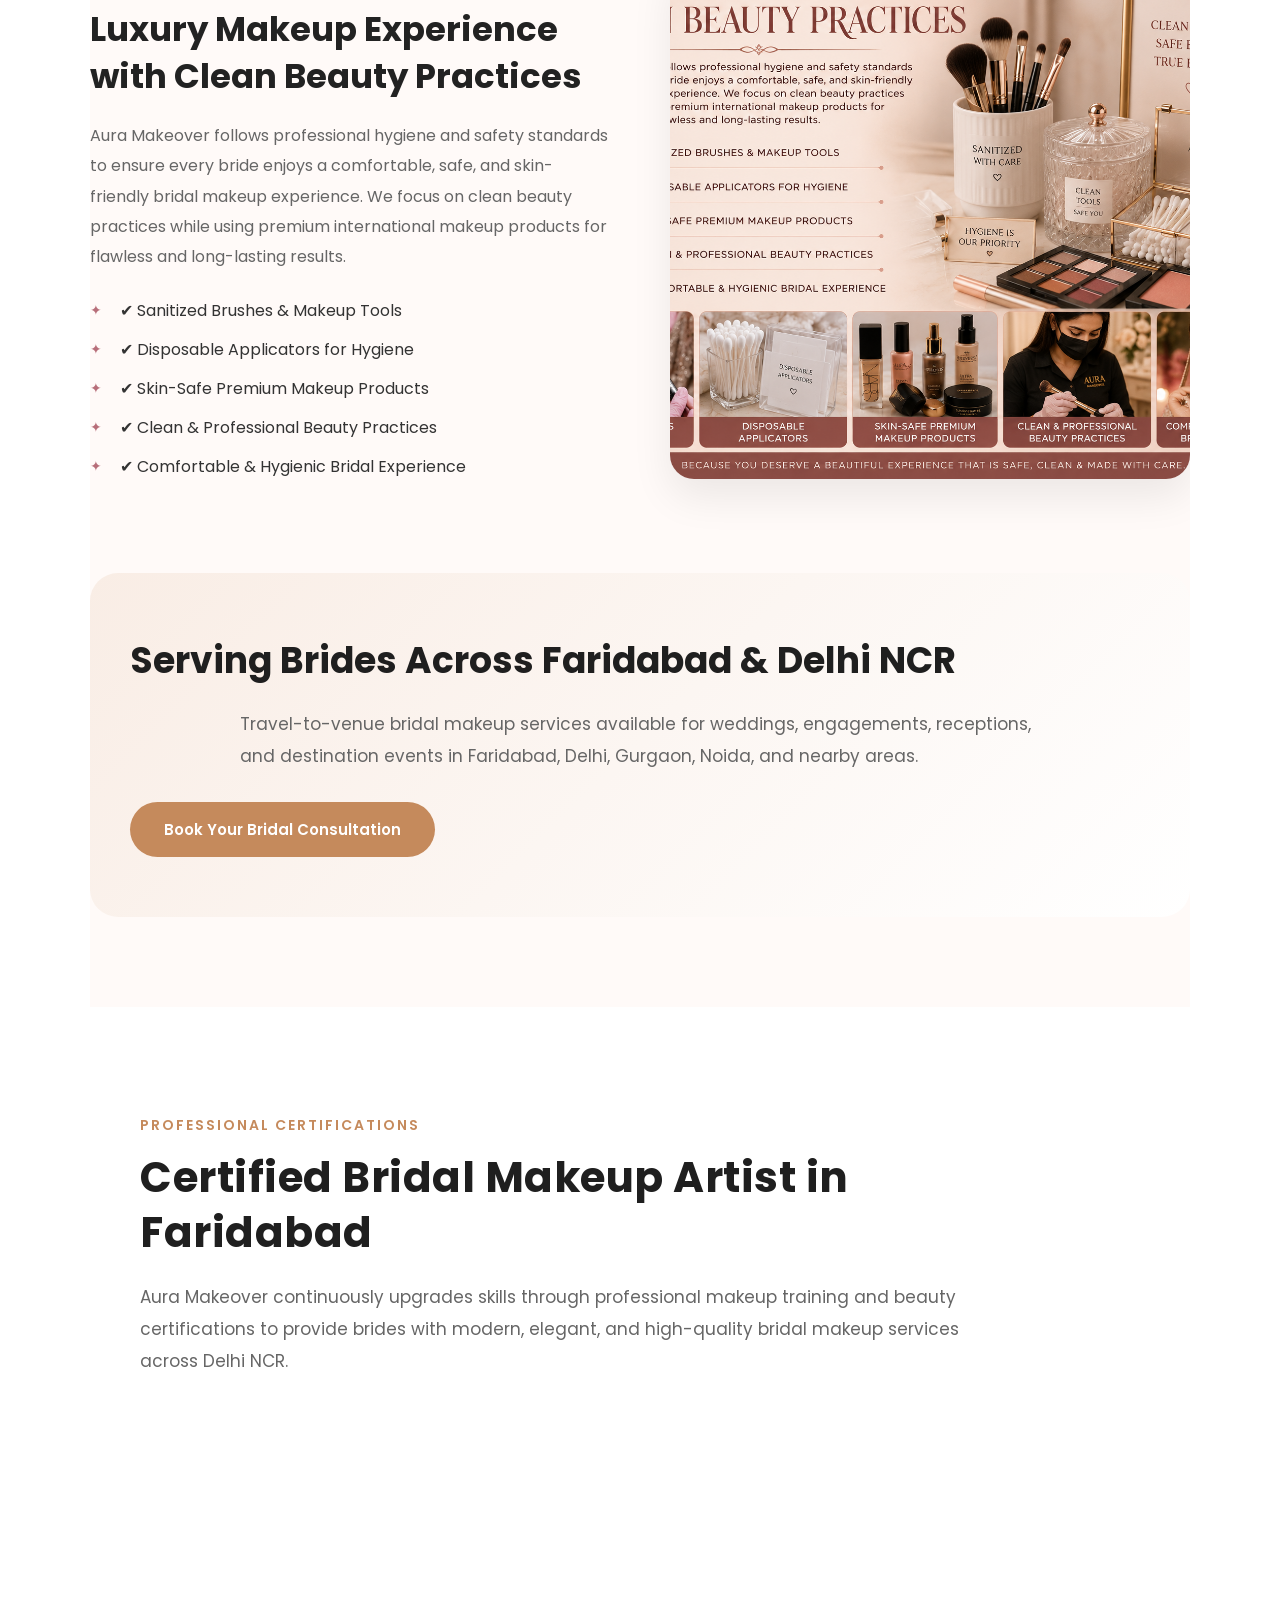
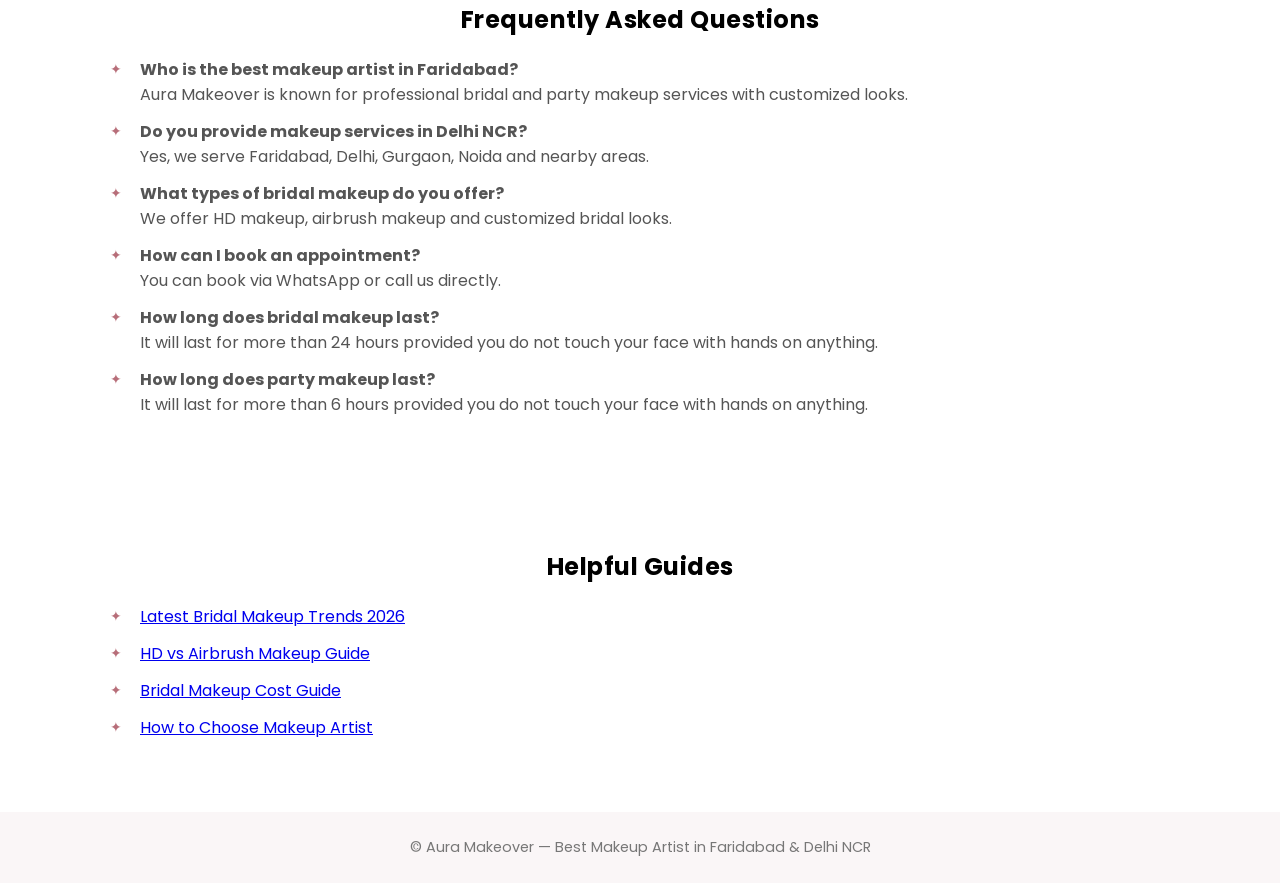
==== commit 24e93945: "- CSS improvement - CSS improvement" ====
--- a/index.html
+++ b/index.html
@@ -61,7 +61,7 @@
     "Delhi NCR"
   ],
   "sameAs": [
-    "https://www.instagram.com/ranjana_makeoverr"
+    "https://www.instagram.com/aura_makeoverr"
   ],
   "description": "Professional bridal makeup artist in Faridabad offering HD, airbrush and party makeup services across Delhi NCR."
 }
@@ -235,7 +235,7 @@
 
   <p>
     <i class="fa-brands fa-instagram"></i>
-    <a href="https://www.instagram.com/ranjana_makeoverr" target="_blank">
+    <a href="https://www.instagram.com/aura_makeoverr" target="_blank">
       ranjana_makeoverr
     </a>
   </p>
@@ -535,7 +535,7 @@
 </section>
 
 <!-- Certifications Section -->
-<section class="aura-certification-section">
+<section class="aura-certification-section" style="margin: 15px;">
 
   <div class="container">
 
--- a/style.css
+++ b/style.css
@@ -624,3 +624,224 @@
   }
 }
 
+
+
+
+
+
+/* =========================
+   MOBILE RESPONSIVE FIXES
+========================= */
+
+html,
+body {
+  overflow-x: hidden;
+}
+
+.aura-why-section {
+  overflow: hidden;
+}
+
+.aura-feature-row {
+  display: flex;
+  align-items: center;
+  gap: 60px;
+  margin-bottom: 80px;
+}
+
+.aura-feature-image,
+.aura-feature-content {
+  flex: 1;
+  min-width: 0;
+}
+
+/* Prevent text overflow */
+.aura-feature-content,
+.aura-heading,
+.aura-bottom-box {
+  word-wrap: break-word;
+  overflow-wrap: break-word;
+}
+
+/* Large desktop images */
+.aura-feature-image img {
+  width: 100%;
+  height: 520px;
+  object-fit: cover;
+  border-radius: 24px;
+  display: block;
+}
+
+/* =========================
+   TABLET RESPONSIVE
+========================= */
+
+@media (max-width: 991px) {
+
+  .aura-why-section {
+    padding: 70px 20px;
+  }
+
+  .aura-feature-row,
+  .aura-feature-row.reverse {
+    flex-direction: column;
+    gap: 35px;
+    margin-bottom: 70px;
+  }
+
+  .aura-heading {
+    margin-bottom: 50px;
+  }
+
+  .aura-heading h2 {
+    font-size: 34px;
+    line-height: 1.4;
+  }
+
+  .aura-heading p {
+    font-size: 16px;
+    line-height: 1.8;
+  }
+
+  .aura-feature-content h3 {
+    font-size: 28px;
+    line-height: 1.4;
+  }
+
+  .aura-feature-content p {
+    font-size: 15px;
+    line-height: 1.8;
+  }
+
+  .aura-feature-image img {
+    height: auto;
+    max-height: 450px;
+  }
+
+  .aura-bottom-box {
+    padding: 45px 25px;
+  }
+
+  .aura-bottom-box h3 {
+    font-size: 28px;
+    line-height: 1.4;
+  }
+}
+
+/* =========================
+   MOBILE RESPONSIVE
+========================= */
+
+@media (max-width: 767px) {
+
+  .aura-why-section {
+    padding: 55px 15px;
+  }
+
+  .aura-heading {
+    margin-bottom: 40px;
+  }
+
+  .aura-heading .sub-title {
+    font-size: 12px;
+    letter-spacing: 1px;
+  }
+
+  .aura-heading h2 {
+    font-size: 28px;
+    line-height: 1.4;
+    margin-bottom: 18px;
+  }
+
+  .aura-heading p {
+    font-size: 15px;
+    line-height: 1.8;
+  }
+
+  .aura-feature-row {
+    gap: 28px;
+    margin-bottom: 55px;
+  }
+
+  .feature-badge {
+    font-size: 11px;
+    padding: 8px 14px;
+  }
+
+  .aura-feature-content h3 {
+    font-size: 24px;
+    line-height: 1.5;
+    margin-bottom: 15px;
+  }
+
+  .aura-feature-content p {
+    font-size: 15px;
+    line-height: 1.8;
+    margin-bottom: 18px;
+  }
+
+  .aura-feature-content ul li {
+    font-size: 14px;
+    line-height: 1.7;
+    margin-bottom: 10px;
+  }
+
+  .aura-feature-image img {
+    width: 100%;
+    height: auto;
+    max-height: 320px;
+    border-radius: 18px;
+  }
+
+  .aura-bottom-box {
+    padding: 35px 20px;
+    border-radius: 20px;
+  }
+
+  .aura-bottom-box h3 {
+    font-size: 24px;
+    line-height: 1.5;
+  }
+
+  .aura-bottom-box p {
+    font-size: 15px;
+    line-height: 1.8;
+  }
+
+  .aura-btn {
+    width: 100%;
+    text-align: center;
+    padding: 14px 20px;
+    font-size: 14px;
+  }
+}
+
+/* =========================
+   EXTRA SMALL DEVICES
+========================= */
+
+@media (max-width: 480px) {
+
+  .aura-heading h2 {
+    font-size: 24px;
+  }
+
+  .aura-feature-content h3 {
+    font-size: 21px;
+  }
+
+  .aura-feature-image img {
+    max-height: 445px;
+  }
+
+  .aura-bottom-box h3 {
+    font-size: 21px;
+  }
+
+  .aura-feature-content ul li {
+    font-size: 13.5px;
+  }
+}
+
+
+
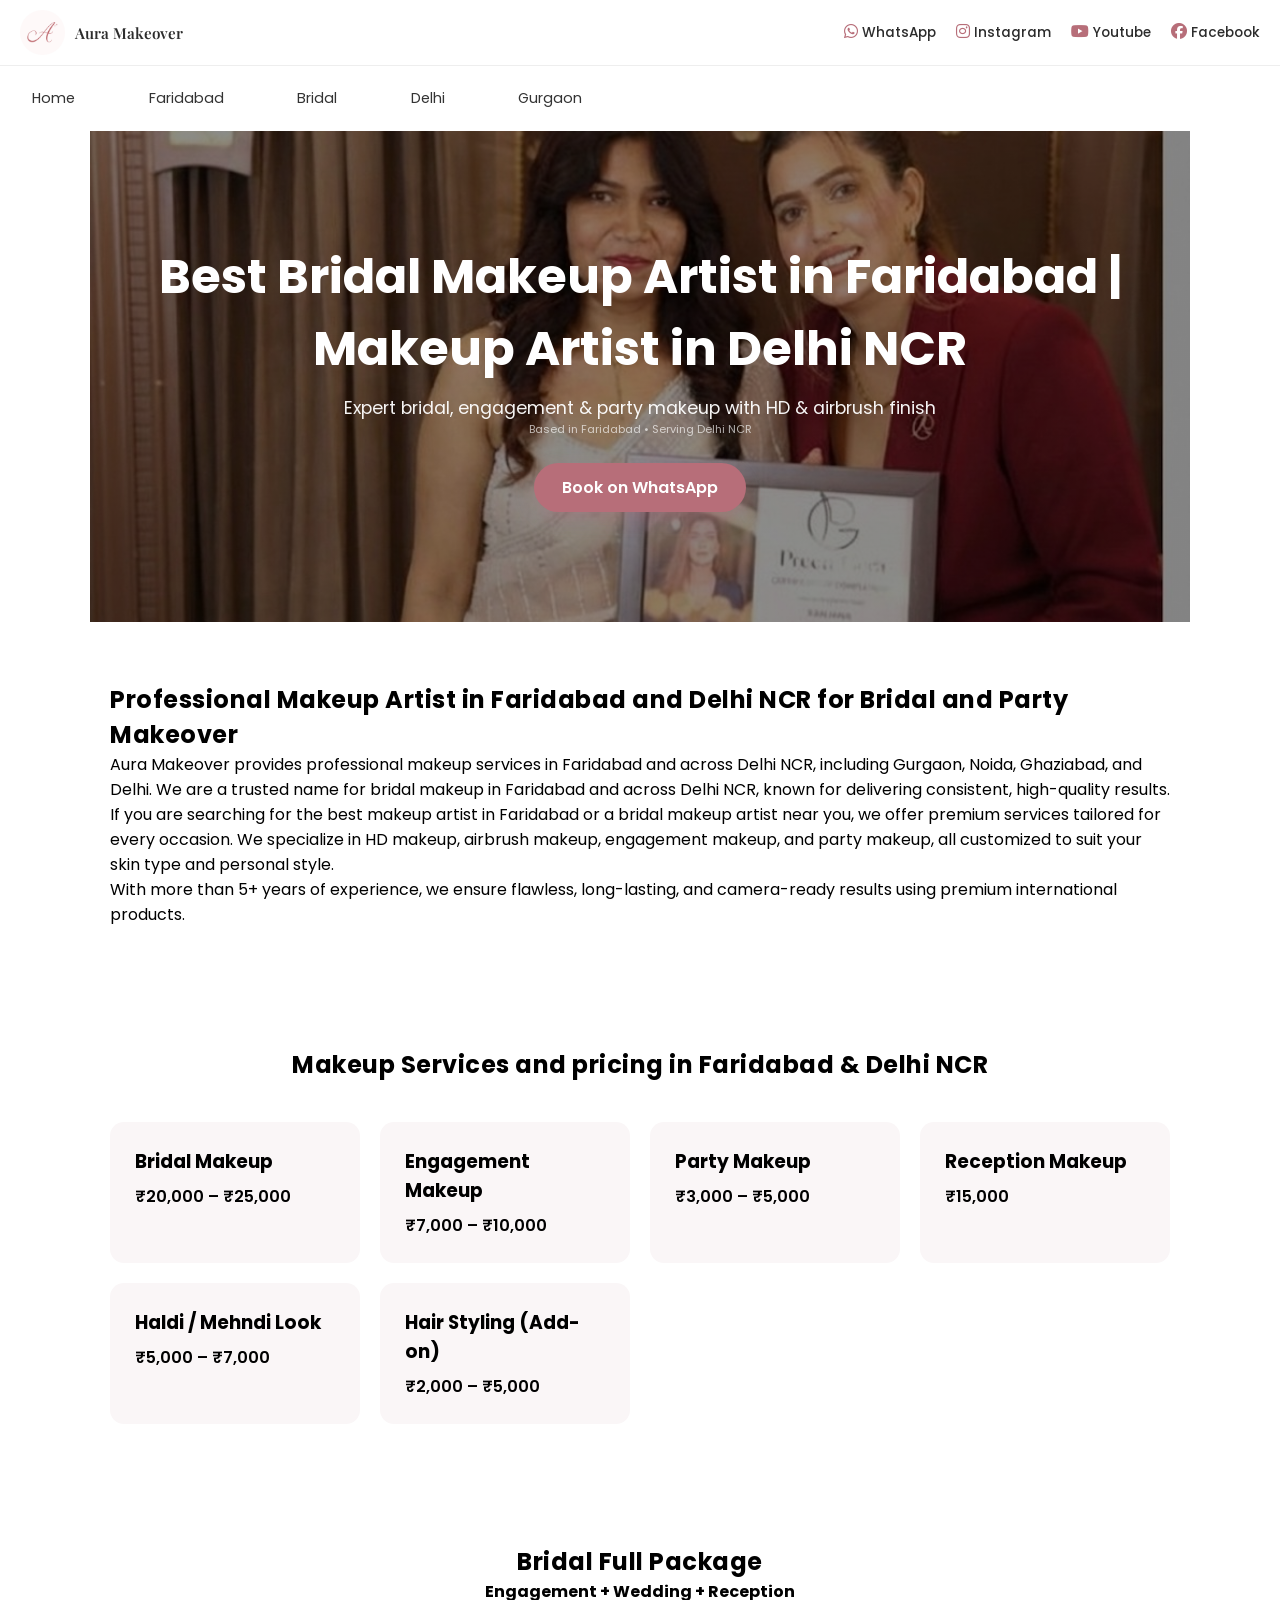
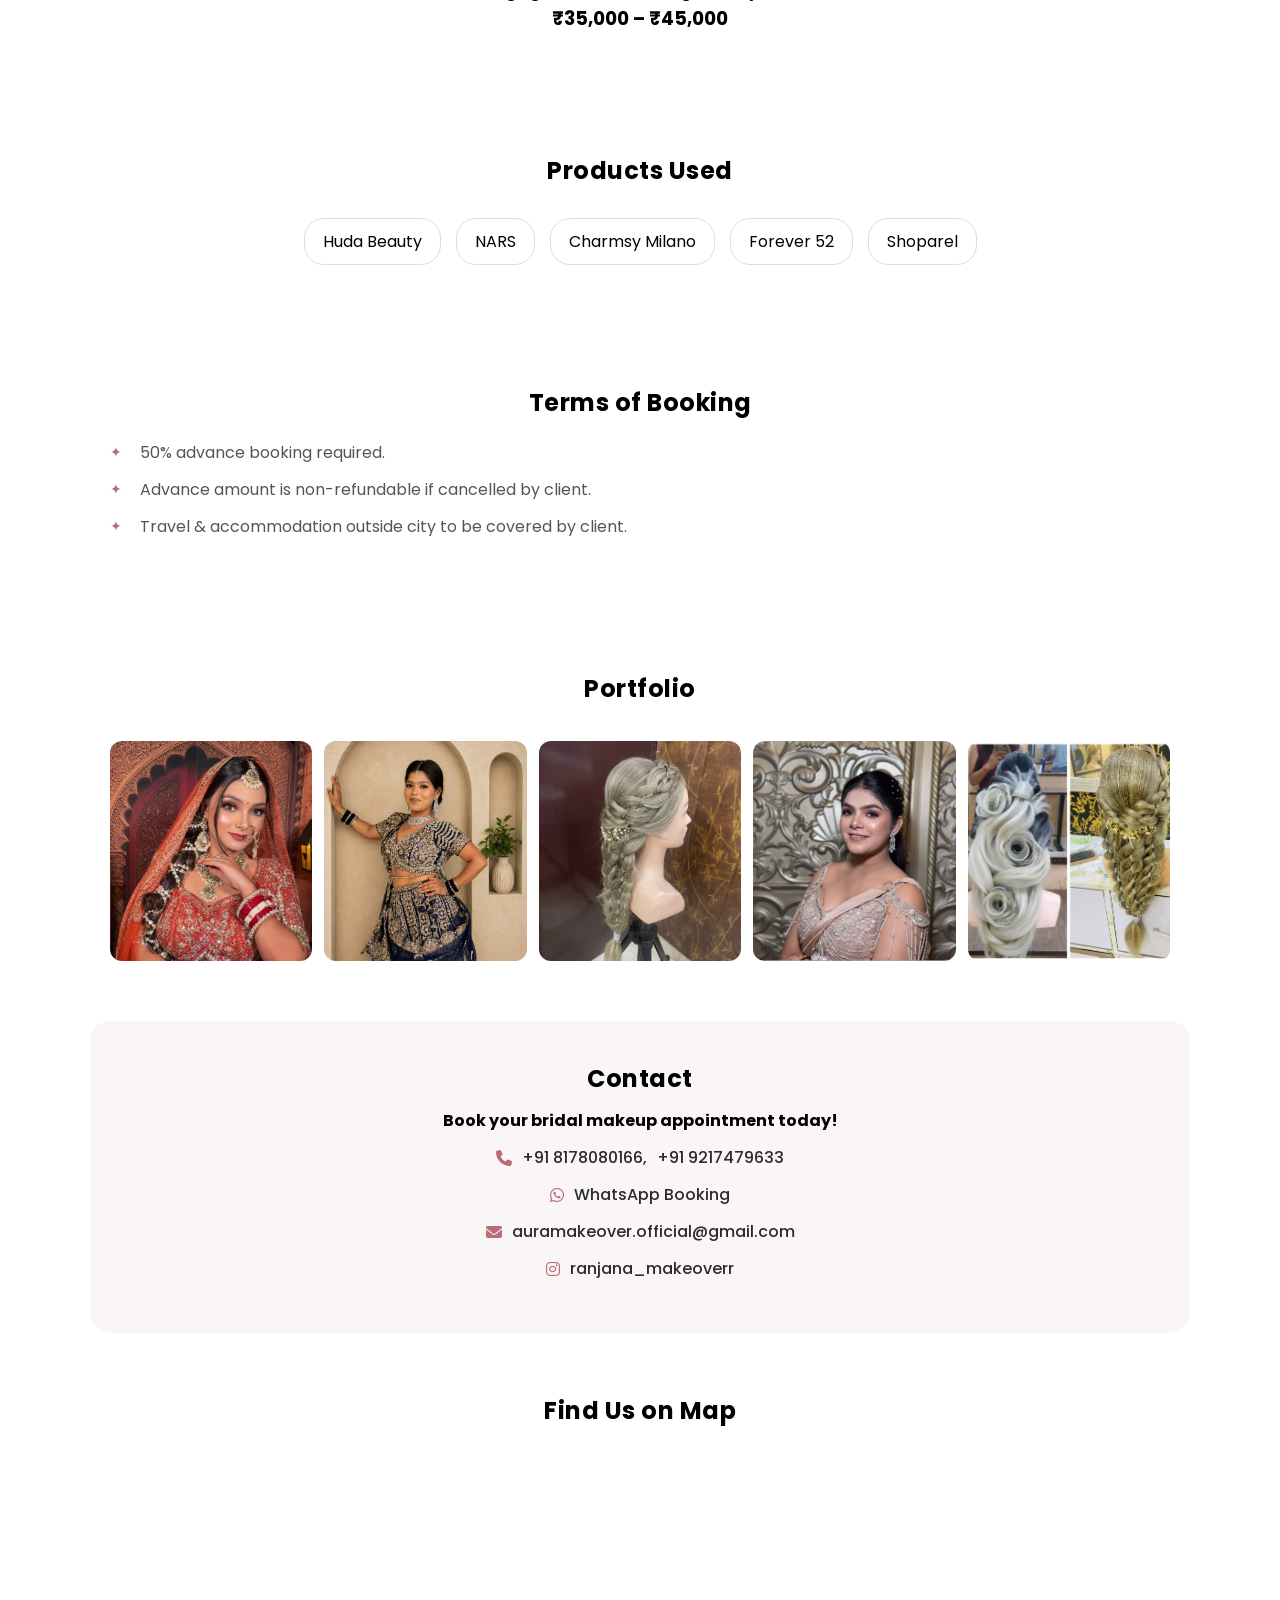
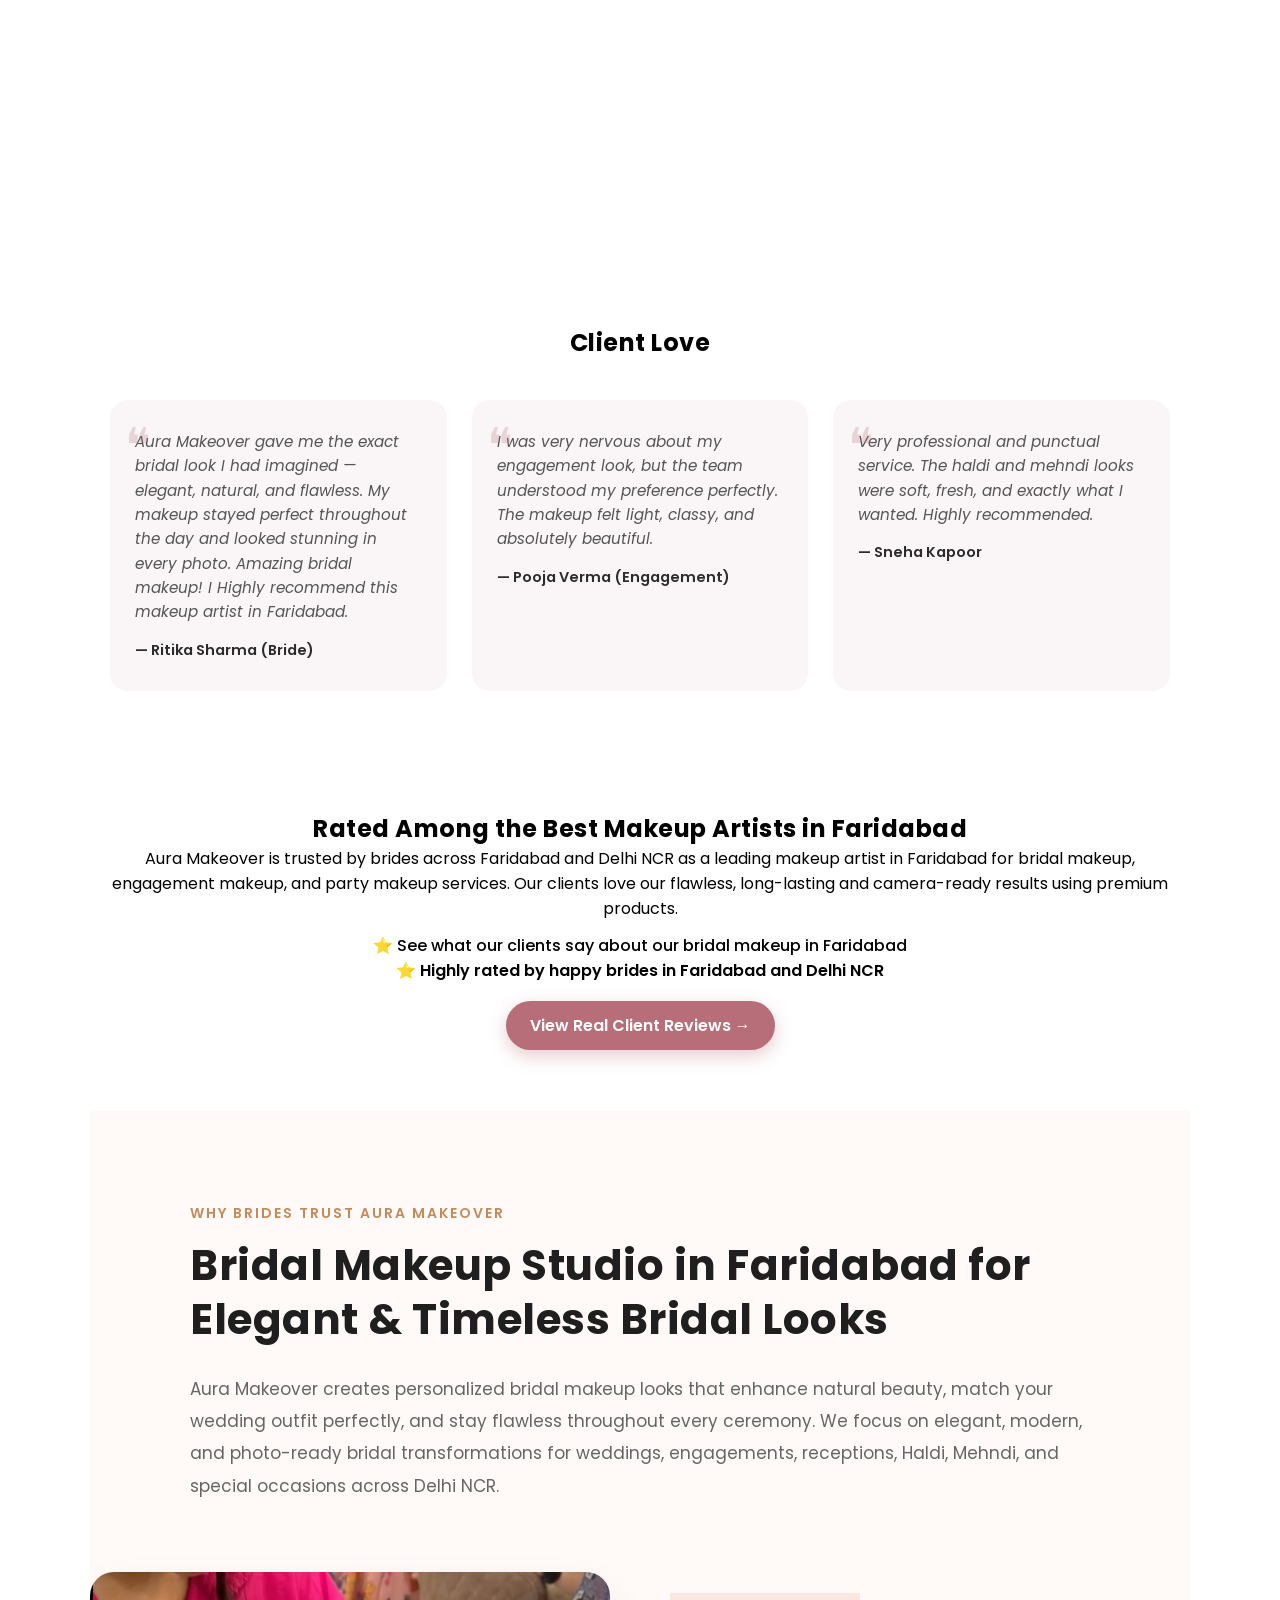
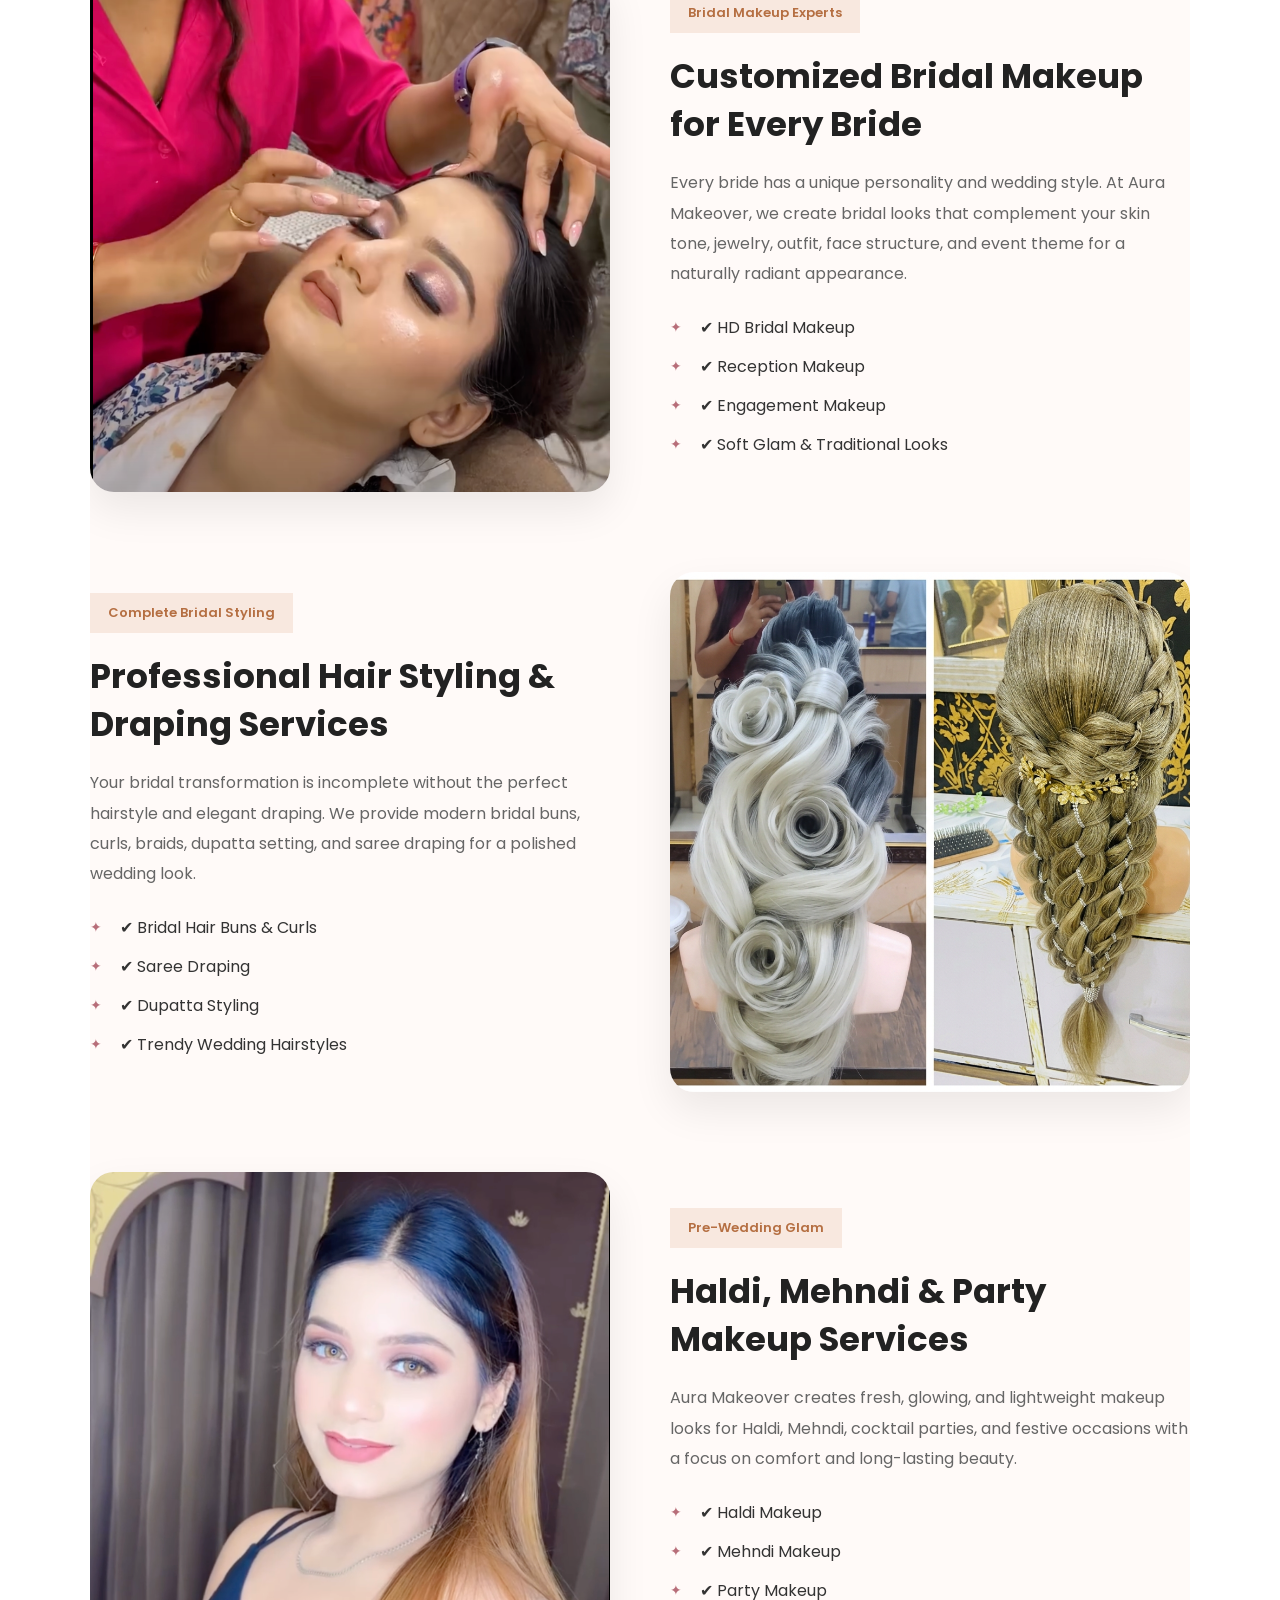
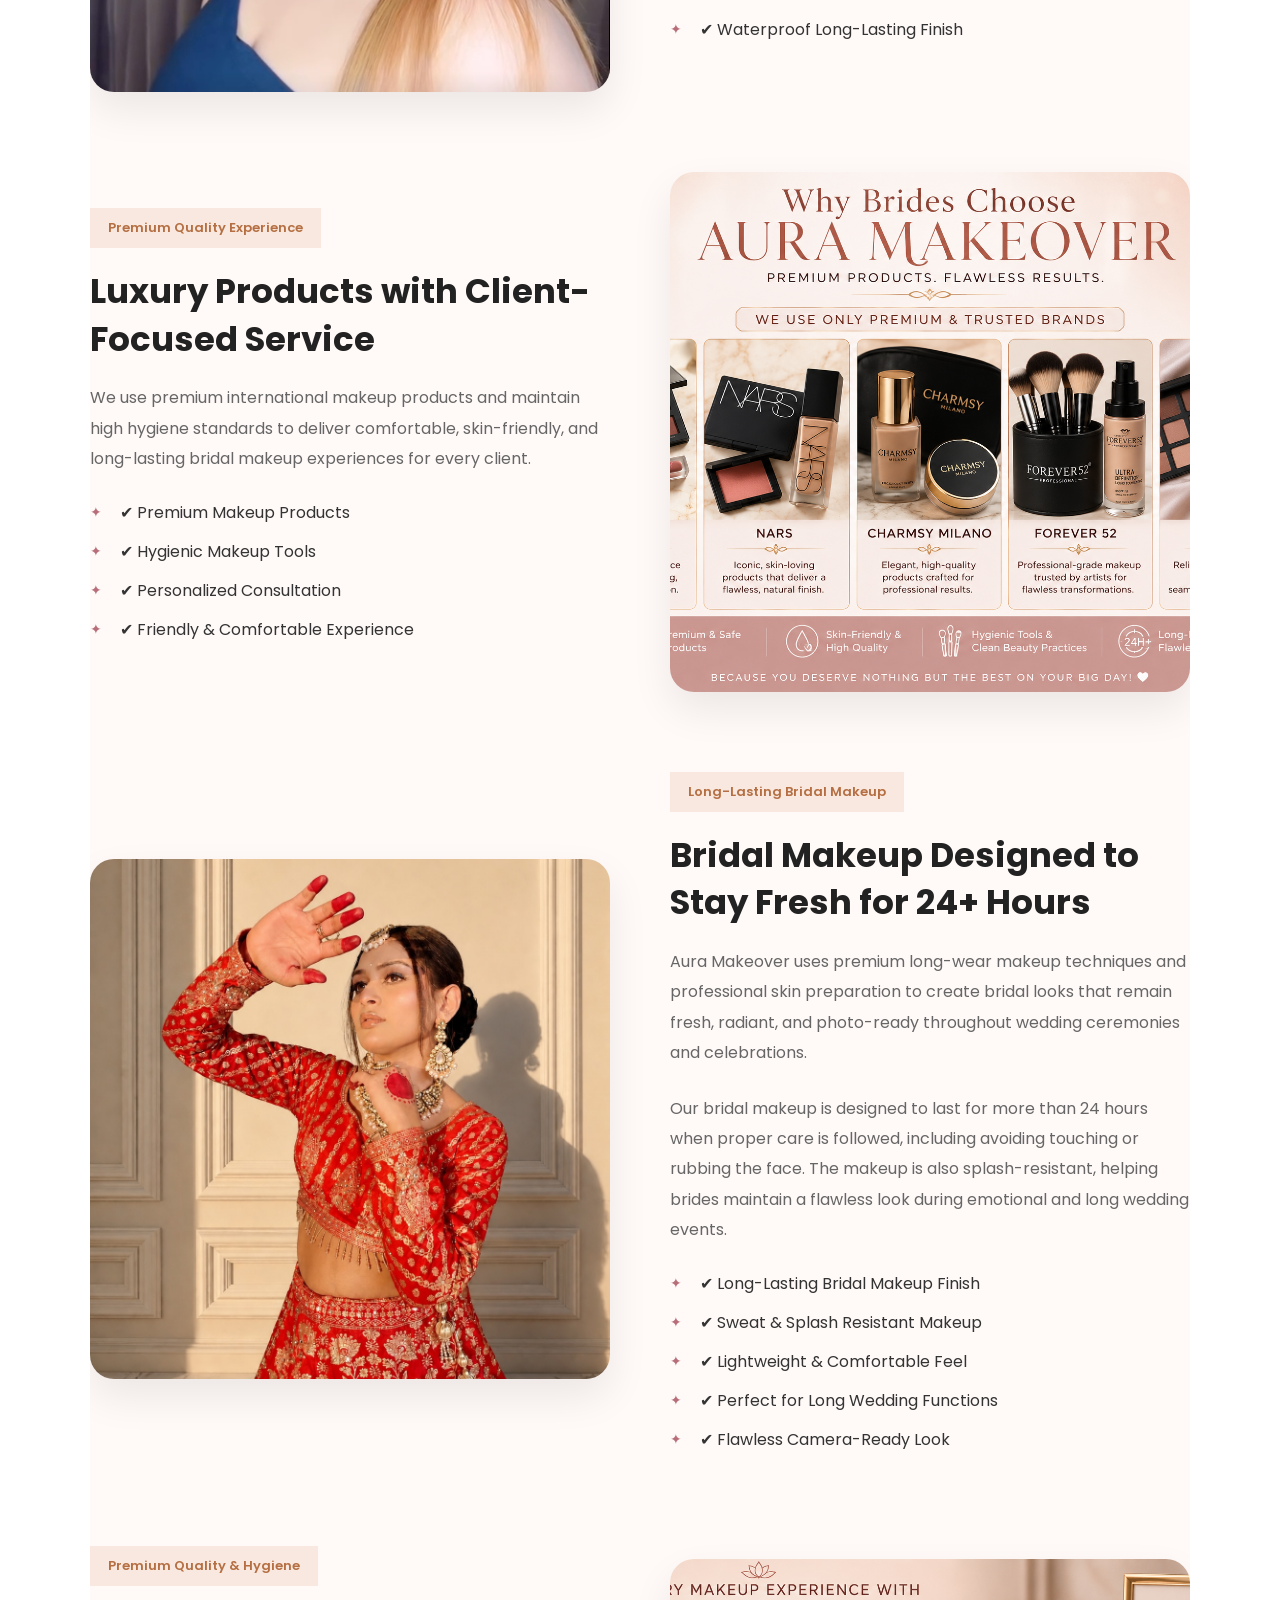
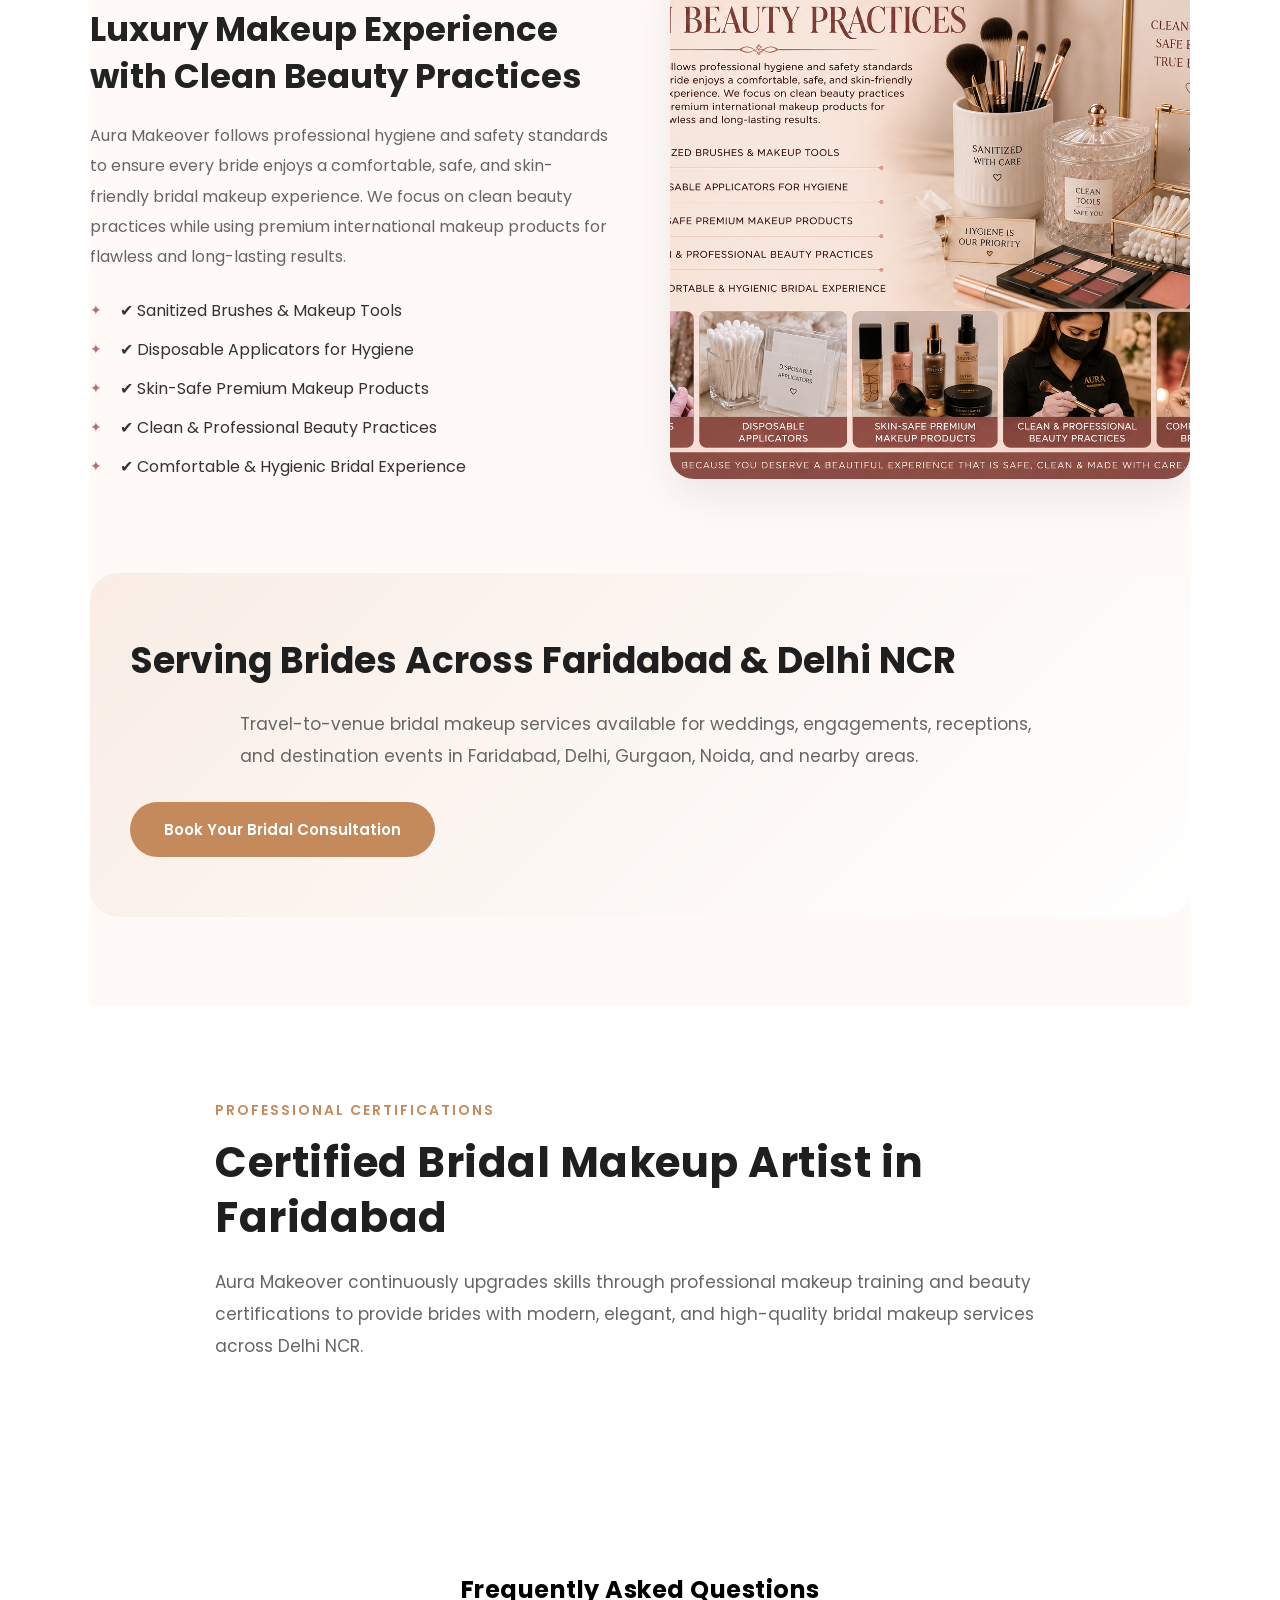
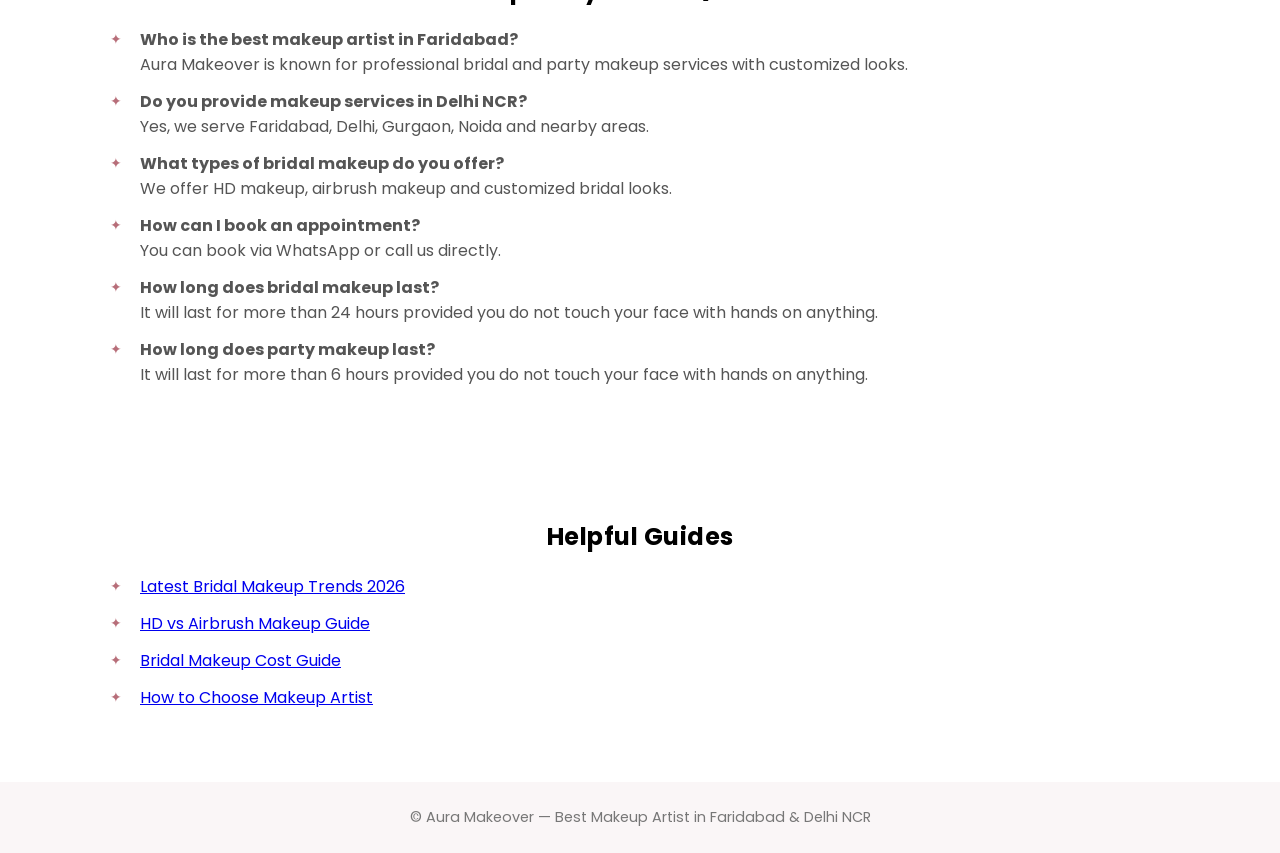
==== commit 6a24e7b2: "- reverted margin - reverted margin" ====
--- a/index.html
+++ b/index.html
@@ -535,7 +535,7 @@
 </section>
 
 <!-- Certifications Section -->
-<section class="aura-certification-section" style="margin: 15px;">
+<section class="aura-certification-section">
 
   <div class="container">
 
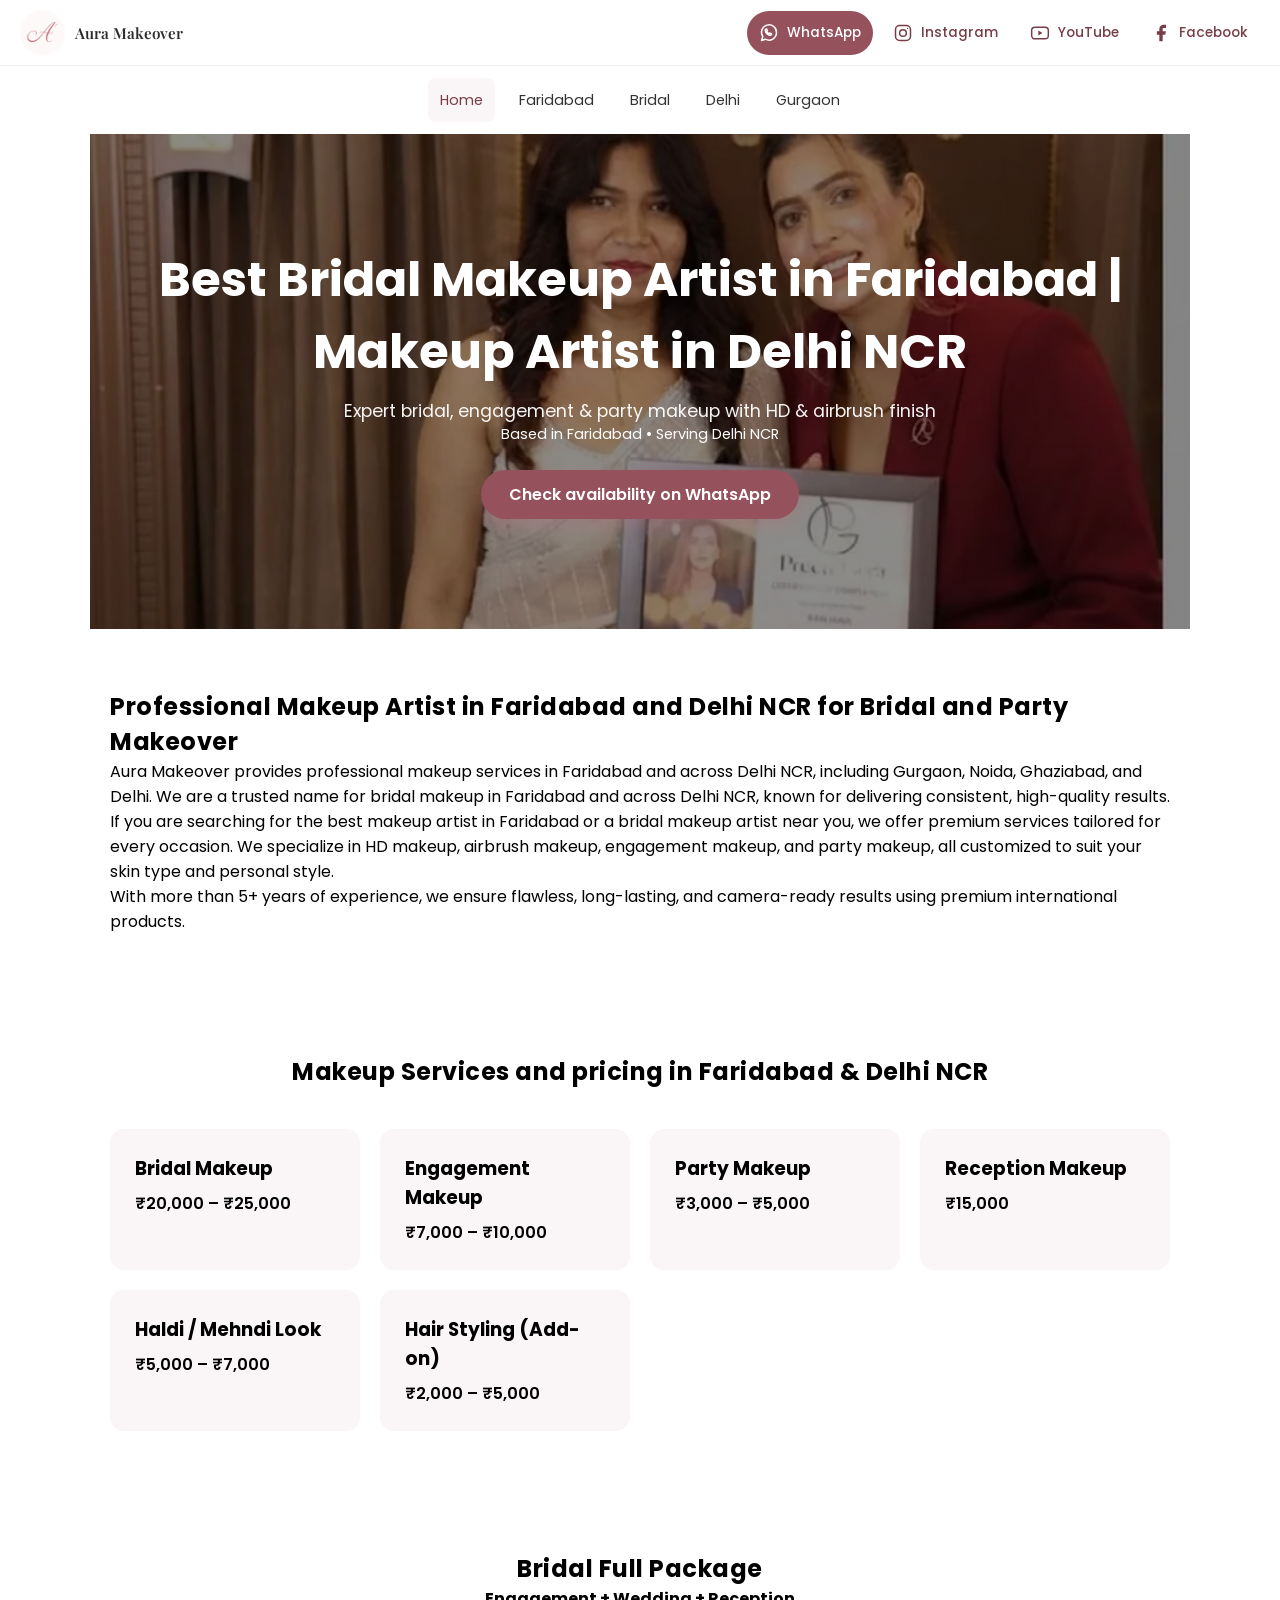
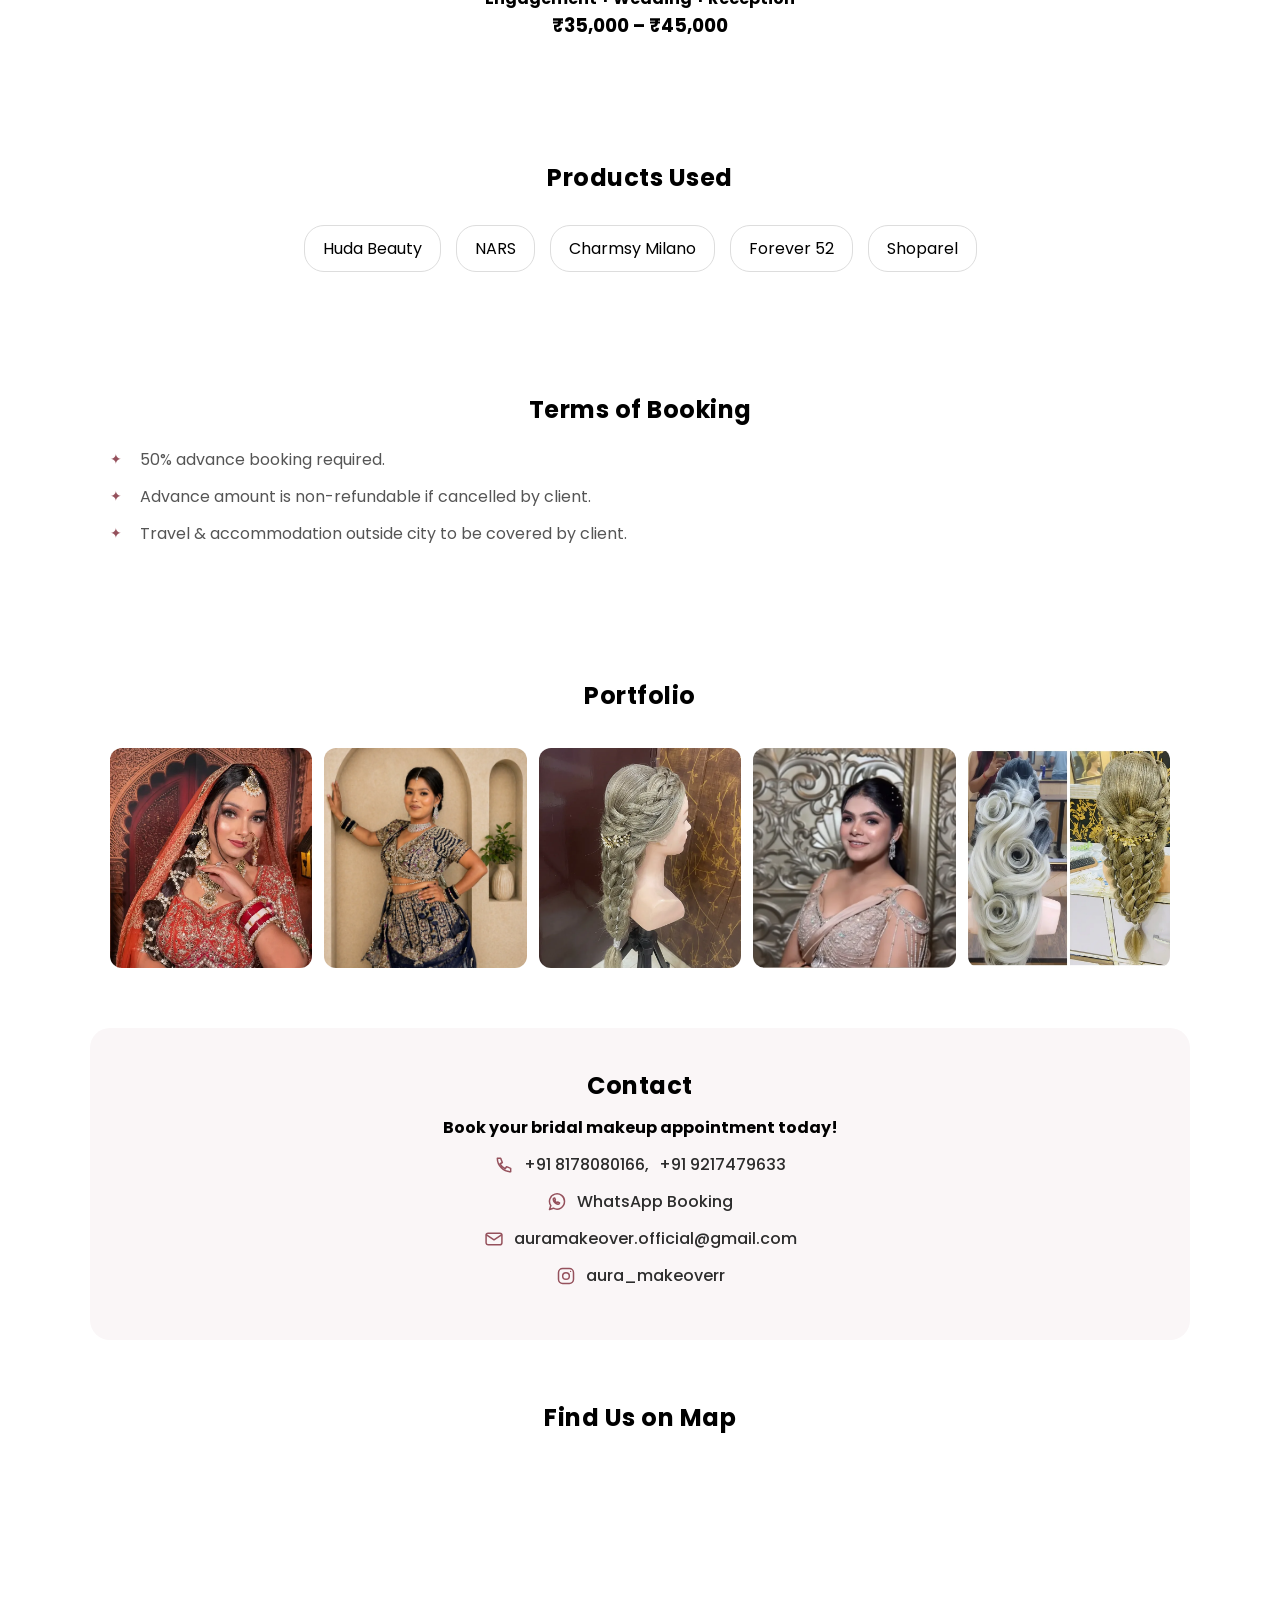
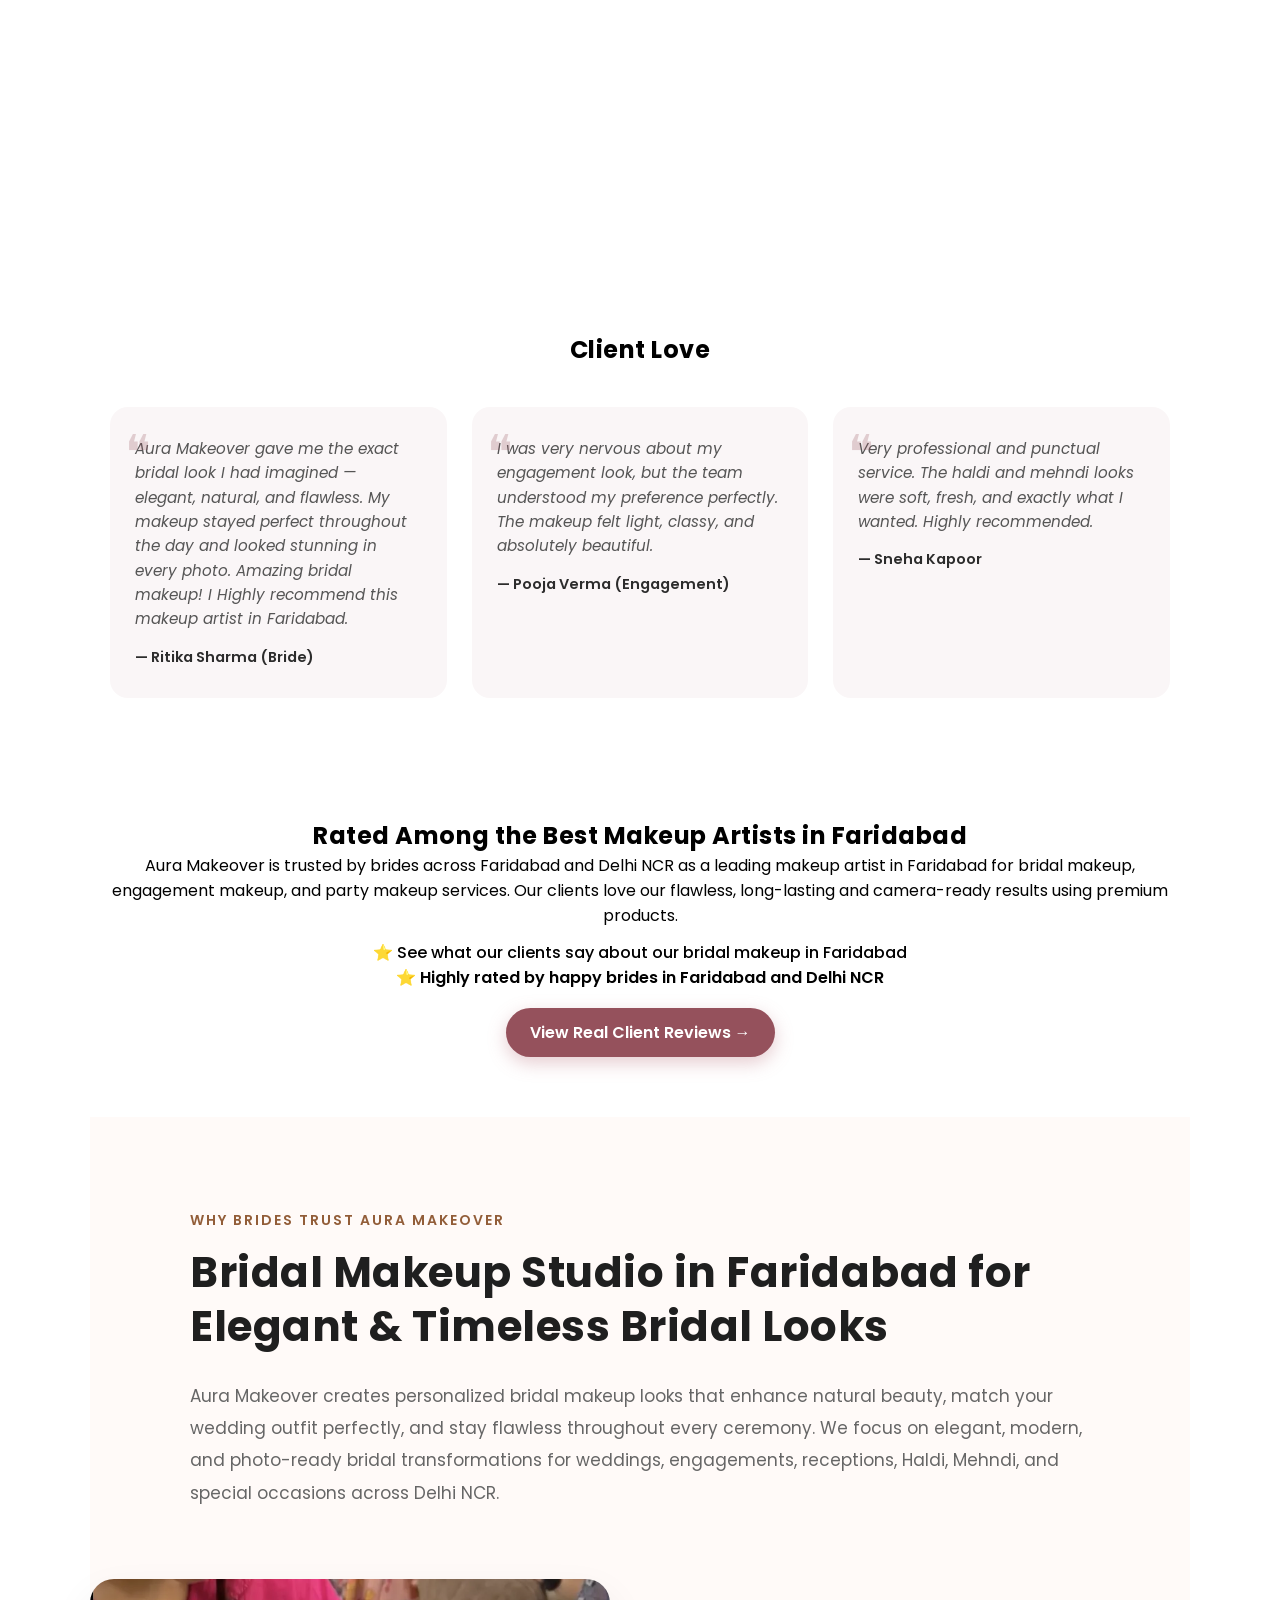
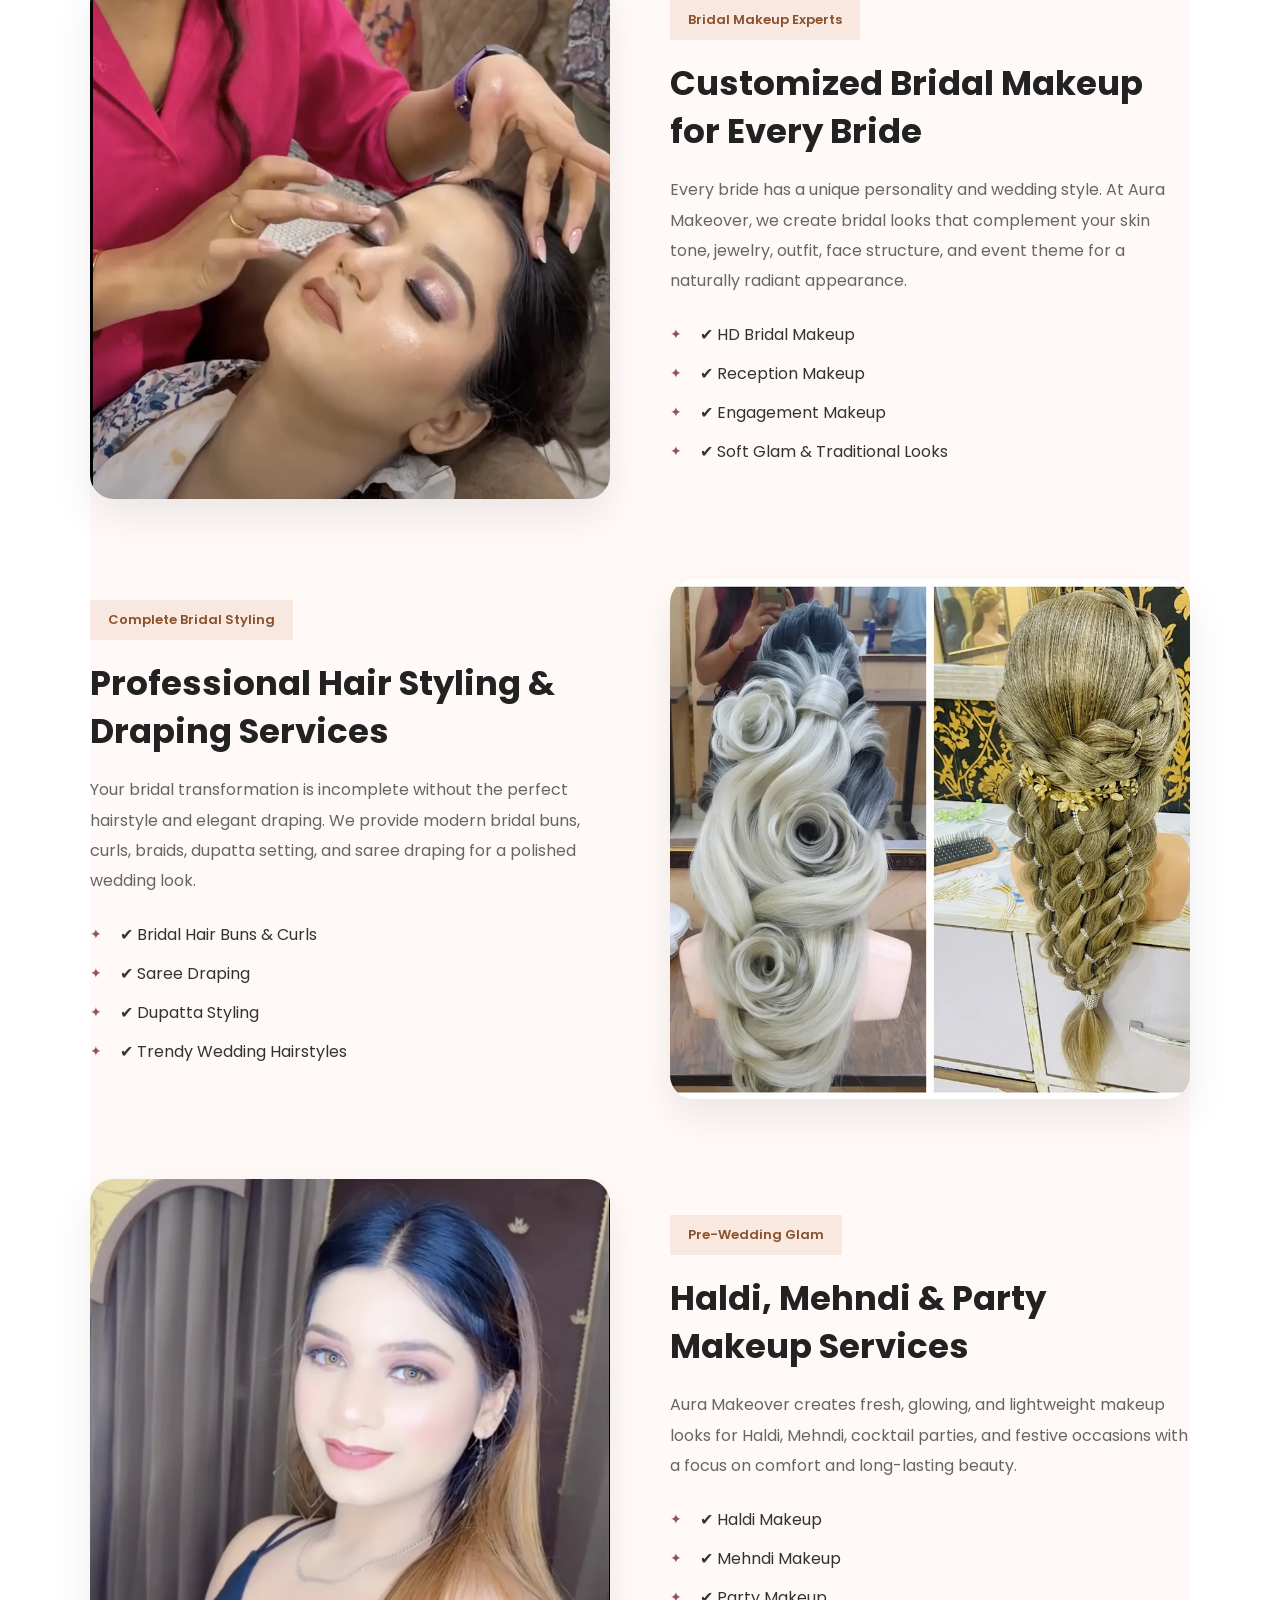
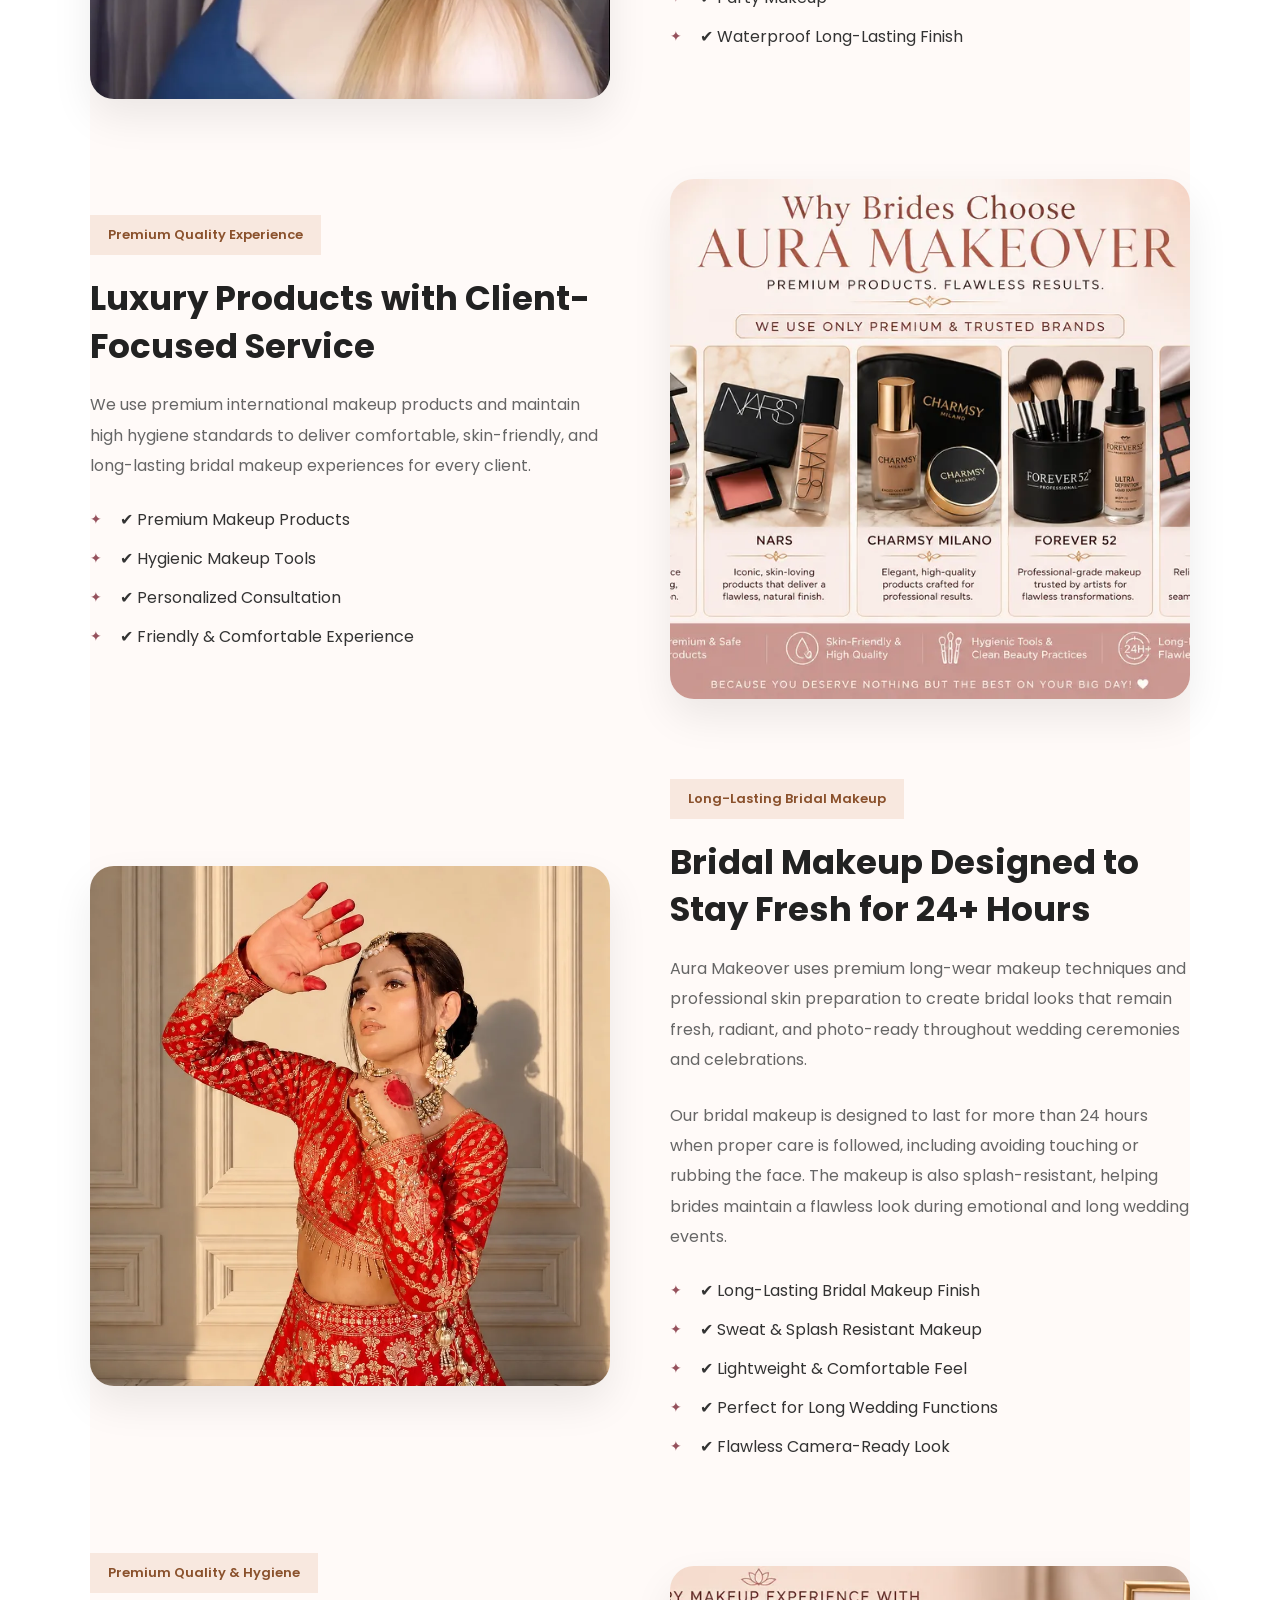
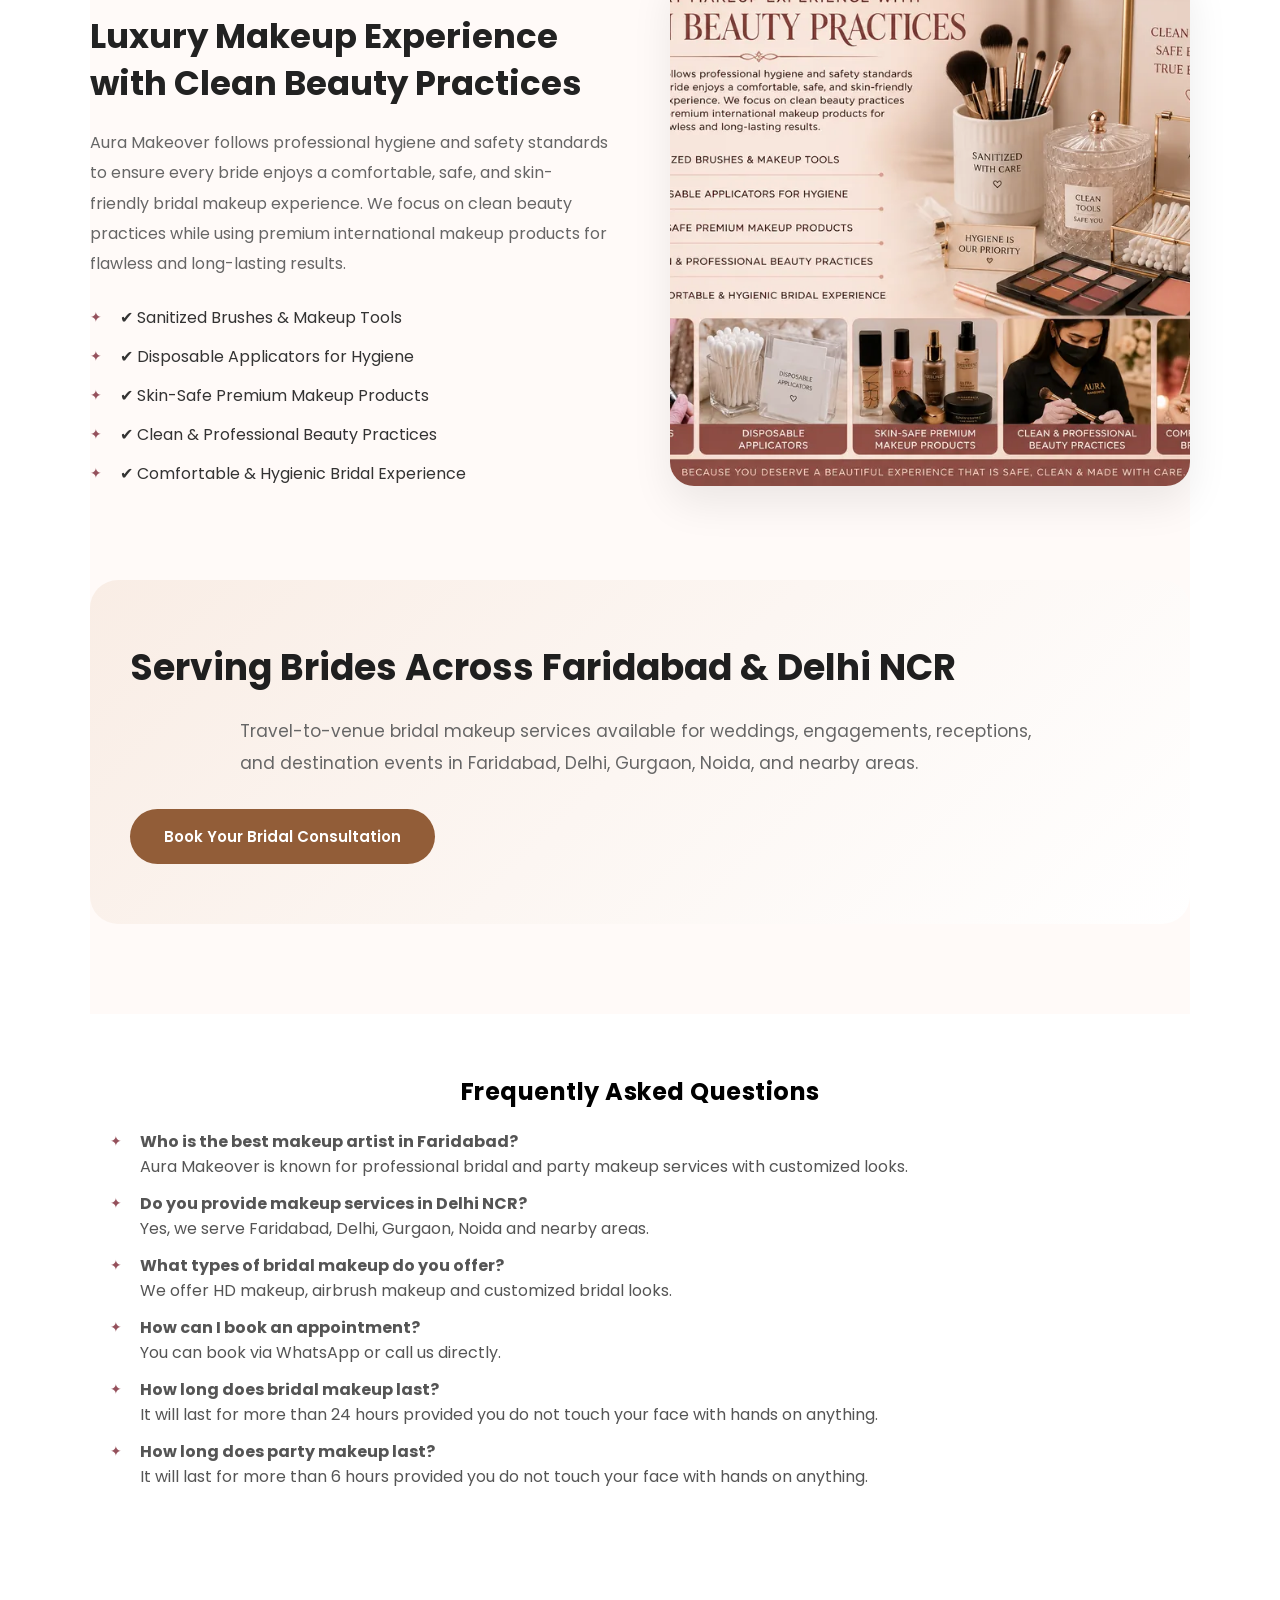
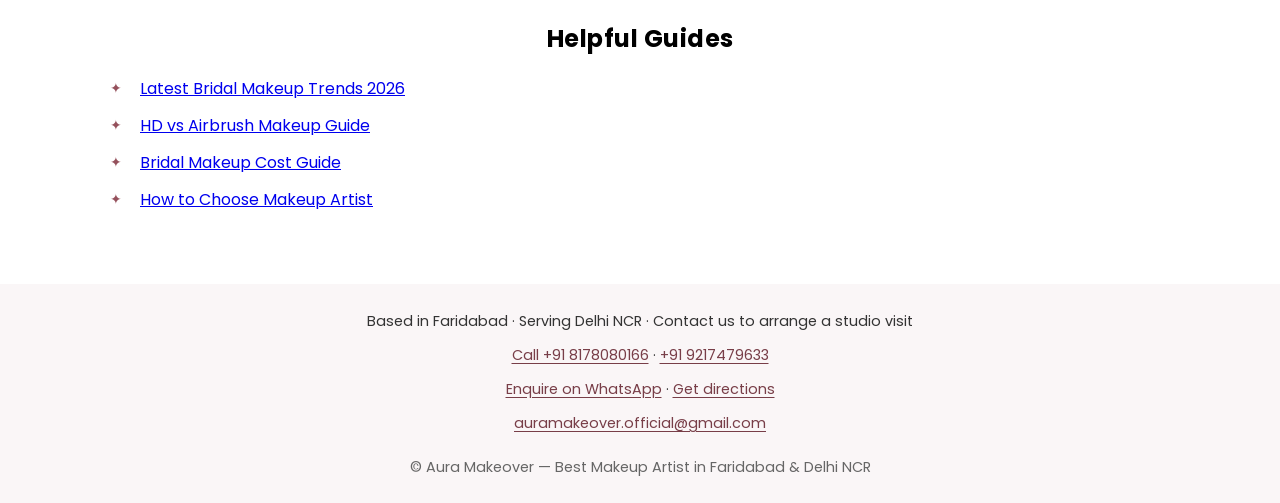
==== commit e0b75c65: "Performance, accessibility and SEO pass across all pages Convert gallery and feature images to WebP " ====
--- a/index.html
+++ b/index.html
@@ -4,7 +4,7 @@
 <meta charset="UTF-8" />
 <meta name="viewport" content="width=device-width, initial-scale=1.0" />
 
-<title>Best Bridal Makeup Artist in Faridabad | Makeup Artist in Delhi NCR | Aura Makeover</title>
+<title>Bridal & Party Makeup in Faridabad | Aura Makeover</title>
 
 <meta name="description" content="Looking for the best makeup artist in Faridabad? Aura Makeover offers bridal, engagement & party makeup services across Delhi NCR. HD & airbrush makeup available. Book now!" />
 
@@ -15,28 +15,22 @@
 
 <link rel="icon" href="favicon.ico">
 
-<!-- OPEN GRAPH (SOCIAL PREVIEW) -->
 <meta property="og:title" content="Aura Makeover | Professional Makeup & Bridal Makeovers" />
 <meta property="og:description" content="Bridal, engagement & party makeup using premium international products. Studio & travel-to-venue services available." />
 <meta property="og:type" content="website" />
-<meta property="og:url" content="https://auramakeover.in" />
+<meta property="og:url" content="https://auramakeover.in/" />
 <meta property="og:image" content="https://auramakeover.in/images/banner.jpeg" />
 
-<!-- TWITTER -->
 <meta name="twitter:card" content="summary_large_image" />
 <meta name="twitter:title" content="Aura Makeover | Professional Makeup & Bridal Makeovers" />
 <meta name="twitter:description" content="Premium bridal, engagement & party makeup. Studio & travel-to-venue services." />
 <meta name="twitter:image" content="https://auramakeover.in/images/banner.jpeg" />
 
-<!-- FONTS -->
 <link rel="preconnect" href="https://fonts.googleapis.com" />
 <link rel="preconnect" href="https://fonts.gstatic.com" crossorigin />
 <link href="https://fonts.googleapis.com/css2?family=Playfair+Display:wght@600;700&family=Poppins:wght@400;500;600&display=swap" rel="stylesheet" />
-<link rel="stylesheet" href="https://cdnjs.cloudflare.com/ajax/libs/font-awesome/6.5.1/css/all.min.css"/>
-<link rel="preload" as="image" href="/images/banner.jpeg">
+<link rel="preload" as="image" href="images/banner-960.webp" fetchpriority="high">
 <link rel="stylesheet" href="style.css">
-
-<!-- ✅ IMPROVED SCHEMA -->
 
 <script type="application/ld+json">
 {
@@ -44,7 +38,7 @@
   "@type": "BeautySalon",
   "name": "Aura Makeover",
   "image": "https://auramakeover.in/images/banner.jpeg",
-  "url": "https://auramakeover.in",
+  "url": "https://auramakeover.in/",
   "telephone": "+918178080166",
   "priceRange": "₹₹",
   "address": {
@@ -61,94 +55,50 @@
     "Delhi NCR"
   ],
   "sameAs": [
-    "https://www.instagram.com/aura_makeoverr"
+    "https://www.instagram.com/aura_makeoverr",
+    "https://www.youtube.com/@Aura_makeover-h7b",
+    "https://www.facebook.com/aura.makeover.makeup.artist"
   ],
-  "description": "Professional bridal makeup artist in Faridabad offering HD, airbrush and party makeup services across Delhi NCR."
+  "description": "Professional bridal makeup artist in Faridabad offering HD, airbrush and party makeup services across Delhi NCR.",
+  "@id": "https://auramakeover.in/#business"
 }
 </script>
 
-<script type="application/ld+json">
-{
-  "@context": "https://schema.org",
-  "@type": "FAQPage",
-  "mainEntity": [
-    {
-      "@type": "Question",
-      "name": "Who is the best makeup artist in Faridabad?",
-      "acceptedAnswer": {
-        "@type": "Answer",
-        "text": "Aura Makeover is known for professional bridal and party makeup services in Faridabad."
-      }
-    },
-    {
-      "@type": "Question",
-      "name": "Do you provide makeup services in Delhi NCR?",
-      "acceptedAnswer": {
-        "@type": "Answer",
-        "text": "Yes, we provide makeup services across Delhi, Gurgaon, Noida and Faridabad."
-      }
-    },
-    {
-      "@type": "Question",
-      "name": "What is the difference between HD and airbrush makeup?",
-      "acceptedAnswer": {
-        "@type": "Answer",
-        "text": "HD makeup gives a natural finish while airbrush provides a lightweight flawless spray finish."
-      }
-    }
-  ]
-}
-</script>
 </head>
 
 <body>
-
-<div class="top-bar">
+<a class="skip-link" href="#main-content">Skip to main content</a>
+
+<header class="top-bar">
   <div class="top-left">
-    <img src="favicon.svg" alt="Aura Makeover logo" class="logo" />
+    <img src="favicon-96x96.png" width="45" height="45" alt="Aura Makeover logo" class="logo" />
     <span class="brand-name">Aura Makeover</span>
   </div>
 
   <div class="top-right">
-    <a href="https://wa.me/918178080166" target="_blank" aria-label="Contact us on WhatsApp">
-      <i class="fa-brands fa-whatsapp"></i>
-      WhatsApp
-    </a>
-
-    <a href="https://www.instagram.com/aura_makeoverr" target="_blank" aria-label="Instagram ID link">
-      <i class="fa-brands fa-instagram"></i>
-      Instagram
-    </a>
-    <a href="https://www.youtube.com/@Aura_makeover-h7b" target="_blank" aria-label="Youtube page link">
-      <i class="fa-brands fa-youtube"></i>
-      Youtube
-    </a>
-    <a href="https://www.facebook.com/aura.makeover.makeup.artist" target="_blank" aria-label="Facebook page link">
-      <i class="fa-brands fa-facebook"></i>
-      Facebook
-    </a>
+    <a href="https://wa.me/918178080166?text=Hello%20Aura%20Makeover%2C%20I%20am%20enquiring%20about%20bridal%20and%20party%20makeup%20in%20Faridabad.%20Event%20date%3A%20__%3B%20service%3A%20__%3B%20venue%2Fcity%3A%20__%3B%20ready-by%20time%3A%20__.%20Please%20share%20availability%20and%20a%20quote." target="_blank" rel="noopener noreferrer" class="social-link social-whatsapp" aria-label="Contact us on WhatsApp" title="Contact us on WhatsApp"><svg class="social-icon" width="20" height="20" viewBox="0 0 24 24" fill="none" stroke="currentColor" stroke-width="1.8" stroke-linecap="round" stroke-linejoin="round" aria-hidden="true" focusable="false"><path d="M21 11.5a9 9 0 0 1-13.3 7.9L3 21l1.6-4.7A9 9 0 1 1 21 11.5Z"/><path d="M8.2 7.5c-.5.2-.8.8-.7 1.5.4 2.8 2.7 5.1 5.5 5.7.7.1 1.4-.2 1.7-.8l.4-.8-2.3-1.1-.7.8c-1.2-.5-2.3-1.5-2.8-2.7l.8-.7-1-2.3Z"/></svg><span class="social-label">WhatsApp</span></a>
+
+    <a href="https://www.instagram.com/aura_makeoverr" target="_blank" rel="noopener noreferrer" class="social-link social-instagram" aria-label="Aura Makeover on Instagram" title="Aura Makeover on Instagram"><svg class="social-icon" width="20" height="20" viewBox="0 0 24 24" fill="none" stroke="currentColor" stroke-width="1.8" stroke-linecap="round" stroke-linejoin="round" aria-hidden="true" focusable="false"><rect x="3" y="3" width="18" height="18" rx="5"/><circle cx="12" cy="12" r="4"/><circle cx="17.5" cy="6.5" r=".8" fill="currentColor" stroke="none"/></svg><span class="social-label">Instagram</span></a>
+    <a href="https://www.youtube.com/@Aura_makeover-h7b" target="_blank" rel="noopener noreferrer" class="social-link social-youtube" aria-label="Aura Makeover on YouTube" title="Aura Makeover on YouTube"><svg class="social-icon" width="20" height="20" viewBox="0 0 24 24" fill="none" stroke="currentColor" stroke-width="1.8" stroke-linecap="round" stroke-linejoin="round" aria-hidden="true" focusable="false"><rect x="2" y="5" width="20" height="14" rx="4"/><path d="m10 9 5 3-5 3Z" fill="currentColor" stroke="none"/></svg><span class="social-label">YouTube</span></a>
+    <a href="https://www.facebook.com/aura.makeover.makeup.artist" target="_blank" rel="noopener noreferrer" class="social-link social-facebook" aria-label="Aura Makeover on Facebook" title="Aura Makeover on Facebook"><svg class="social-icon" width="20" height="20" viewBox="0 0 24 24" fill="none" stroke="currentColor" stroke-width="1.8" stroke-linecap="round" stroke-linejoin="round" aria-hidden="true" focusable="false"><path d="M18 2h-3a5 5 0 0 0-5 5v3H7v4h3v8h4v-8h3l1-4h-4V7a1 1 0 0 1 1-1h3Z" fill="currentColor" stroke="none"/></svg><span class="social-label">Facebook</span></a>
   </div>
-</div>
-<div class="nav" style="padding: 22px;
-    display: flex;
-    width: 48%;
-    justify-content: space-between;">
-  <a href="index.html">Home</a>
-  <a href="makeup-artist-faridabad.html">Faridabad</a>
-  <a href="bridal-makeup-faridabad.html">Bridal</a>
-  <a href="makeup-artist-delhi.html">Delhi</a>
-  <a href="makeup-artist-gurgaon.html">Gurgaon</a>
-</div>
-
-<!-- 🔥 HERO -->
+</header>
+<nav class="nav" aria-label="Main navigation">
+<a href="index.html" aria-current="page">Home</a>
+<a href="makeup-artist-faridabad.html">Faridabad</a>
+<a href="bridal-makeup-faridabad.html">Bridal</a>
+<a href="makeup-artist-delhi.html">Delhi</a>
+<a href="makeup-artist-gurgaon.html">Gurgaon</a>
+</nav>
+<main id="main-content" tabindex="-1">
+
 <section class="hero">
   <h1>Best Bridal Makeup Artist in Faridabad | Makeup Artist in Delhi NCR</h1>
   <p>Expert bridal, engagement & party makeup with HD & airbrush finish</p>
-  <p style="font-size: 0.7rem;opacity: 0.65;">Based in Faridabad • Serving Delhi NCR</p>
-  <a class="btn" href="https://wa.me/918178080166">Book on WhatsApp</a>
-</section>
-
-<!-- 💄 ABOUT -->
+  <p style="font-size: 0.9rem;opacity: 1;">Based in Faridabad • Serving Delhi NCR</p>
+  <a class="btn" href="https://wa.me/918178080166?text=Hello%20Aura%20Makeover%2C%20I%20am%20enquiring%20about%20bridal%20and%20party%20makeup%20in%20Faridabad.%20Event%20date%3A%20__%3B%20service%3A%20__%3B%20venue%2Fcity%3A%20__%3B%20ready-by%20time%3A%20__.%20Please%20share%20availability%20and%20a%20quote.">Check availability on WhatsApp</a>
+</section>
+
 <section >
   <h2>Professional Makeup Artist in Faridabad and Delhi NCR for Bridal and Party Makeover</h2>  
   <p>Aura Makeover provides professional makeup services in Faridabad and across Delhi NCR, including Gurgaon, Noida, Ghaziabad, and Delhi. We are a trusted name for bridal makeup in Faridabad and across Delhi NCR, known for delivering consistent, high-quality results.</p>
@@ -156,7 +106,6 @@
   <p>With more than 5+ years of experience, we ensure flawless, long-lasting, and camera-ready results using premium international products.</p>
 </section>
 
-<!-- SERVICES -->
 <section>
   <h2 class="center">Makeup Services and pricing in Faridabad & Delhi NCR </h2>
   <div class="grid">
@@ -169,14 +118,12 @@
   </div>
 </section>
 
-<!-- PACKAGE -->
 <section class="center">
   <h2>Bridal Full Package</h2>
   <p><strong>Engagement + Wedding + Reception</strong></p>
   <h3>₹35,000 – ₹45,000</h3>
 </section>
 
-<!-- PRODUCTS -->
 <section class="center">
   <h2>Products Used</h2>
   <div class="brands">
@@ -188,7 +135,6 @@
   </div>
 </section>
 
-<!-- TERMS -->
 <section>
   <h2 class="center">Terms of Booking</h2>
   <ul>
@@ -198,52 +144,50 @@
   </ul>
 </section>
 
-<!-- 📸 PORTFOLIO -->
 <section>
 <h2 class="center">Portfolio</h2>
 <div class="gallery">
-<img src="images/bridal-makeup-auramakeover.png" alt="Bridal makeup artist in Faridabad - HD bridal look">
-<img src="images/bridal-makeup-2-aura-makeover.png" alt="Airbrush bridal makeup in Faridabad by Aura Makeover">
-<img src="images/third-hair-styles-by-auramakeover-ranjana.png" alt="Engagement makeup artist in Faridabad">
-<img src="images/party-makeup-aura-makeover.jpeg" alt="Party makeup in Faridabad - professional makeup artist">
-<img src="images/two-hair-styles-by-auramakeover-ranjana.png" alt="Makeup artist Delhi NCR portfolio work">
+<img src="images/bridal-makeup-auramakeover-960.webp" srcset="images/bridal-makeup-auramakeover-480.webp 480w, images/bridal-makeup-auramakeover-960.webp 960w" sizes="(max-width: 600px) 90vw, 500px" width="960" height="825" alt="Bridal makeup artist in Faridabad - HD bridal look" loading="lazy" decoding="async">
+<img src="images/bridal-makeup-2-aura-makeover-960.webp" srcset="images/bridal-makeup-2-aura-makeover-480.webp 480w, images/bridal-makeup-2-aura-makeover-960.webp 960w" sizes="(max-width: 600px) 90vw, 500px" width="960" height="1099" alt="Airbrush bridal makeup in Faridabad by Aura Makeover" loading="lazy" decoding="async">
+<img src="images/third-hair-styles-by-auramakeover-ranjana-960.webp" srcset="images/third-hair-styles-by-auramakeover-ranjana-480.webp 480w, images/third-hair-styles-by-auramakeover-ranjana-960.webp 960w" sizes="(max-width: 600px) 90vw, 500px" width="960" height="823" alt="Engagement makeup artist in Faridabad" loading="lazy" decoding="async">
+<img src="images/party-makeup-aura-makeover-960.webp" srcset="images/party-makeup-aura-makeover-480.webp 480w, images/party-makeup-aura-makeover-960.webp 702w" sizes="(max-width: 600px) 90vw, 500px" width="702" height="614" alt="Party makeup in Faridabad - professional makeup artist" loading="lazy" decoding="async">
+<img src="images/two-hair-styles-by-auramakeover-ranjana-960.webp" srcset="images/two-hair-styles-by-auramakeover-ranjana-480.webp 480w, images/two-hair-styles-by-auramakeover-ranjana-960.webp 960w" sizes="(max-width: 600px) 90vw, 500px" width="960" height="823" alt="Makeup artist Delhi NCR portfolio work" loading="lazy" decoding="async">
 </div>
 </section>
 
-<!-- CONTACT -->
 <section class="contact center">
   <h2>Contact</h2>
   <p><strong>Book your bridal makeup appointment today!</strong></p>
 
   <p>
-    <i class="fa-solid fa-phone"></i>
+    <svg class="contact-icon" width="20" height="20" viewBox="0 0 24 24" fill="none" stroke="currentColor" stroke-width="1.8" stroke-linecap="round" stroke-linejoin="round" aria-hidden="true" focusable="false"><path d="M4 4h4l2 5-2.5 1.5a11 11 0 0 0 6 6L15 14l5 2v4a16 16 0 0 1-16-16Z"/></svg>
     <a href="tel:+918178080166">+91 8178080166, </a>
     <a href="tel:+919217479633">+91 9217479633</a>
   </p>
   <p>
-    <i class="fa-brands fa-whatsapp"></i>
-    <a href="https://wa.me/918178080166">
+    <svg class="contact-icon" width="20" height="20" viewBox="0 0 24 24" fill="none" stroke="currentColor" stroke-width="1.8" stroke-linecap="round" stroke-linejoin="round" aria-hidden="true" focusable="false"><path d="M21 11.5a9 9 0 0 1-13.3 7.9L3 21l1.6-4.7A9 9 0 1 1 21 11.5Z"/><path d="M8.2 7.5c-.5.2-.8.8-.7 1.5.4 2.8 2.7 5.1 5.5 5.7.7.1 1.4-.2 1.7-.8l.4-.8-2.3-1.1-.7.8c-1.2-.5-2.3-1.5-2.8-2.7l.8-.7-1-2.3Z"/></svg>
+    <a href="https://wa.me/918178080166?text=Hello%20Aura%20Makeover%2C%20I%20am%20enquiring%20about%20bridal%20and%20party%20makeup%20in%20Faridabad.%20Event%20date%3A%20__%3B%20service%3A%20__%3B%20venue%2Fcity%3A%20__%3B%20ready-by%20time%3A%20__.%20Please%20share%20availability%20and%20a%20quote.">
       WhatsApp Booking
     </a>
   </p>
   <p>
-    <i class="fa-solid fa-envelope"></i>
+    <svg class="contact-icon" width="20" height="20" viewBox="0 0 24 24" fill="none" stroke="currentColor" stroke-width="1.8" stroke-linecap="round" stroke-linejoin="round" aria-hidden="true" focusable="false"><rect x="2.5" y="5" width="19" height="14" rx="2.5"/><path d="m3 7 9 6 9-6"/></svg>
     <a href="mailto:auramakeover.official@gmail.com">
       auramakeover.official@gmail.com
     </a>
   </p>
 
   <p>
-    <i class="fa-brands fa-instagram"></i>
-    <a href="https://www.instagram.com/aura_makeoverr" target="_blank">
-      ranjana_makeoverr
+    <svg class="contact-icon" width="20" height="20" viewBox="0 0 24 24" fill="none" stroke="currentColor" stroke-width="1.8" stroke-linecap="round" stroke-linejoin="round" aria-hidden="true" focusable="false"><rect x="3" y="3" width="18" height="18" rx="5"/><circle cx="12" cy="12" r="4"/><circle cx="17.5" cy="6.5" r=".8" fill="currentColor" stroke="none"/></svg>
+    <a href="https://www.instagram.com/aura_makeoverr" target="_blank" rel="noopener noreferrer">
+      aura_makeoverr
     </a>
   </p>
 </section>
 <section style="padding:60px 20px;text-align:center;">
   <h2>Find Us on Map</h2>
-  <iframe 
-    src="https://www.google.com/maps/embed?pb=!1m18!1m12!1m3!1d4361.181219875429!2d77.313966!3d28.473167300000004!2m3!1f0!2f0!3f0!3m2!1i1024!2i768!4f13.1!3m3!1m2!1s0x390ce74e7d4bd92b%3A0x5adfecc98925553b!2sAura%20Makeover%20%7C%20Bridal%20Makeup%20Artist%20in%20Faridabad!5e1!3m2!1sen!2sin!4v1777636245859!5m2!1sen!2sin"
+  <iframe title="Aura Makeover location on Google Maps"
+src="https://www.google.com/maps/embed?pb=!1m18!1m12!1m3!1d4361.181219875429!2d77.313966!3d28.473167300000004!2m3!1f0!2f0!3f0!3m2!1i1024!2i768!4f13.1!3m3!1m2!1s0x390ce74e7d4bd92b%3A0x5adfecc98925553b!2sAura%20Makeover%20%7C%20Bridal%20Makeup%20Artist%20in%20Faridabad!5e1!3m2!1sen!2sin!4v1777636245859!5m2!1sen!2sin"
     width="100%" 
     height="350" 
     style="border:0;border-radius:12px;margin-top:20px;" 
@@ -252,7 +196,7 @@
   </iframe>
 
 </section>
-<!-- TESTIMONIALS -->
+
 <section class="center">
   <h2>Client Love</h2>
 
@@ -308,11 +252,10 @@
   <a href="https://maps.app.goo.gl/MC8ctfnPd83sNfoJ6"
      target="_blank"
      rel="noopener"
-     style="display:inline-block;margin-top:18px;padding:12px 24px;border-radius:30px;background:#b76e79;color:#fff;text-decoration:none;font-weight:600;box-shadow:0 6px 18px rgba(183,110,121,0.35);">
+     style="display:inline-block;margin-top:18px;padding:12px 24px;border-radius:30px;background:#95515c;color:#fff;text-decoration:none;font-weight:600;box-shadow:0 6px 18px rgba(183,110,121,0.35);">
     View Real Client Reviews →
   </a>
 </section>
-
 
 <section class="aura-why-section">
   <div class="container">
@@ -332,12 +275,10 @@
       </p>
     </div>
 
-    <!-- Section 1 -->
     <div class="aura-feature-row">
       
       <div class="aura-feature-image">
-        <img src="images/aura-makeover-bridal-customized.png"
-             alt="Bridal Makeup Artist in Faridabad">
+        <img src="images/aura-makeover-bridal-customized-960.webp" srcset="images/aura-makeover-bridal-customized-480.webp 480w, images/aura-makeover-bridal-customized-960.webp 960w" sizes="(max-width: 600px) 90vw, 500px" width="960" height="968" alt="Bridal Makeup Artist in Faridabad" loading="lazy" decoding="async">
       </div>
 
       <div class="aura-feature-content">
@@ -361,12 +302,10 @@
 
     </div>
 
-    <!-- Section 2 -->
     <div class="aura-feature-row reverse">
 
       <div class="aura-feature-image">
-        <img src="images/two-hair-styles-by-auramakeover-ranjana.png"
-             alt="Bridal Hair Styling Services">
+        <img src="images/two-hair-styles-by-auramakeover-ranjana-960.webp" srcset="images/two-hair-styles-by-auramakeover-ranjana-480.webp 480w, images/two-hair-styles-by-auramakeover-ranjana-960.webp 960w" sizes="(max-width: 600px) 90vw, 500px" width="960" height="823" alt="Bridal Hair Styling Services" loading="lazy" decoding="async">
       </div>
 
       <div class="aura-feature-content">
@@ -390,12 +329,10 @@
 
     </div>
 
-    <!-- Section 3 -->
     <div class="aura-feature-row">
 
       <div class="aura-feature-image">
-        <img src="images/aura-makeover-party-makeup.png"
-             alt="Haldi and Mehndi Makeup">
+        <img src="images/aura-makeover-party-makeup-960.webp" srcset="images/aura-makeover-party-makeup-480.webp 480w, images/aura-makeover-party-makeup-960.webp 960w" sizes="(max-width: 600px) 90vw, 500px" width="960" height="1020" alt="Haldi and Mehndi Makeup" loading="lazy" decoding="async">
       </div>
 
       <div class="aura-feature-content">
@@ -419,12 +356,10 @@
 
     </div>
 
-    <!-- Section 4 -->
     <div class="aura-feature-row reverse">
 
       <div class="aura-feature-image">
-        <img src="images/aura-makeover-products-used.png"
-             alt="Premium Bridal Makeup Products">
+        <img src="images/aura-makeover-products-used-960.webp" srcset="images/aura-makeover-products-used-480.webp 480w, images/aura-makeover-products-used-960.webp 960w" sizes="(max-width: 600px) 90vw, 500px" width="960" height="640" alt="Premium Bridal Makeup Products" loading="lazy" decoding="async">
       </div>
 
       <div class="aura-feature-content">
@@ -448,12 +383,10 @@
 
     </div>
 
-    <!-- Long Lasting Makeup Section -->
     <div class="aura-feature-row">
 
       <div class="aura-feature-image">
-        <img src="images/long-lasting-bridal-makeup.jpg"
-             alt="Long Lasting Bridal Makeup in Faridabad">
+        <img src="images/long-lasting-bridal-makeup-960.webp" srcset="images/long-lasting-bridal-makeup-480.webp 480w, images/long-lasting-bridal-makeup-960.webp 960w" sizes="(max-width: 600px) 90vw, 500px" width="960" height="1280" alt="Long Lasting Bridal Makeup in Faridabad" loading="lazy" decoding="async">
       </div>
 
       <div class="aura-feature-content">
@@ -485,12 +418,10 @@
 
     </div>
 
-    <!-- Section 4 -->
     <div class="aura-feature-row reverse">
 
       <div class="aura-feature-image">
-        <img src="images/aura-makeover-clean-hygenic-products.png"
-             alt="Premium Bridal Makeup Products and Hygiene Standards">
+        <img src="images/aura-makeover-clean-hygenic-products-960.webp" srcset="images/aura-makeover-clean-hygenic-products-480.webp 480w, images/aura-makeover-clean-hygenic-products-960.webp 960w" sizes="(max-width: 600px) 90vw, 500px" width="960" height="640" alt="Premium Bridal Makeup Products and Hygiene Standards" loading="lazy" decoding="async">
       </div>
 
       <div class="aura-feature-content">
@@ -516,7 +447,6 @@
 
     </div>
 
-    <!-- Bottom CTA -->
     <div class="aura-bottom-box text-center">
       <h3>Serving Brides Across Faridabad & Delhi NCR</h3>
 
@@ -526,7 +456,7 @@
         Delhi, Gurgaon, Noida, and nearby areas.
       </p>
 
-      <a href="https://wa.me/918178080166" target="_blank" class="aura-btn">
+      <a href="https://wa.me/918178080166?text=Hello%20Aura%20Makeover%2C%20I%20am%20enquiring%20about%20bridal%20and%20party%20makeup%20in%20Faridabad.%20Event%20date%3A%20__%3B%20service%3A%20__%3B%20venue%2Fcity%3A%20__%3B%20ready-by%20time%3A%20__.%20Please%20share%20availability%20and%20a%20quote." target="_blank" rel="noopener noreferrer" class="aura-btn">
         Book Your Bridal Consultation
       </a>
     </div>
@@ -534,91 +464,6 @@
   </div>
 </section>
 
-<!-- Certifications Section -->
-<section class="aura-certification-section">
-
-  <div class="container">
-
-    <div class="aura-cert-heading text-center">
-
-      <span class="sub-title">Professional Certifications</span>
-
-      <h2>Certified Bridal Makeup Artist in Faridabad</h2>
-
-      <p>
-        Aura Makeover continuously upgrades skills through professional makeup
-        training and beauty certifications to provide brides with modern,
-        elegant, and high-quality bridal makeup services across Delhi NCR.
-      </p>
-
-    </div>
-
-    <div class="certificate-grid">
-
-      <!-- Certificate 1 -->
-<!--       <div class="certificate-card">
-
-        <div class="certificate-image">
-          <img src="/images/certificate-1.jpg"
-               alt="Professional Bridal Makeup Certification">
-        </div>
-
-        <div class="certificate-content">
-          <h3>Professional Bridal Makeup Certification</h3>
-
-          <p>
-            Advanced bridal makeup training focused on flawless bridal
-            transformations, skin preparation, and modern wedding looks.
-          </p>
-        </div>
-
-      </div> -->
-
-      <!-- Certificate 2 -->
-<!--       <div class="certificate-card">
-
-        <div class="certificate-image">
-          <img src="/images/certificate-2.jpg"
-               alt="Advanced HD Makeup Certification">
-        </div>
-
-        <div class="certificate-content">
-          <h3>Advanced HD Makeup Training</h3>
-
-          <p>
-            Certified expertise in HD makeup techniques for smooth,
-            long-lasting, and camera-ready bridal makeup results.
-          </p>
-        </div>
-
-      </div>
- -->
-      <!-- Certificate 3 -->
-<!--       <div class="certificate-card">
-
-        <div class="certificate-image">
-          <img src="/images/certificate-3.jpg"
-               alt="Professional Beauty Certification">
-        </div>
-
-        <div class="certificate-content">
-          <h3>Professional Beauty & Styling Certification</h3>
-
-          <p>
-            Specialized beauty and styling certification covering bridal
-            hair styling, draping, and luxury bridal presentation.
-          </p>
-        </div>
-
-      </div> -->
-
-    </div>
-
-  </div>
-
-</section>
-
-<!-- ❓ FAQ -->
 <section>
   <h2 class="center">Frequently Asked Questions</h2>
   <ul>
@@ -654,9 +499,20 @@
 
 </section>
 
+</main>
 <footer>
+<nav class="footer-contact" aria-label="Contact Aura Makeover">
+      <p>Based in Faridabad · Serving Delhi NCR · Contact us to arrange a studio visit</p>
+      <p><a href="tel:+918178080166">Call +91 8178080166</a> · <a href="tel:+919217479633">+91 9217479633</a></p>
+      <p><a href="https://wa.me/918178080166?text=Hello%20Aura%20Makeover%2C%20I%20am%20enquiring%20about%20bridal%20and%20party%20makeup%20in%20Faridabad.%20Event%20date%3A%20__%3B%20service%3A%20__%3B%20venue%2Fcity%3A%20__%3B%20ready-by%20time%3A%20__.%20Please%20share%20availability%20and%20a%20quote.">Enquire on WhatsApp</a> · <a href="https://maps.app.goo.gl/MC8ctfnPd83sNfoJ6" target="_blank" rel="noopener noreferrer">Get directions</a></p>
+      <p><a href="mailto:auramakeover.official@gmail.com">auramakeover.official@gmail.com</a></p>
+    </nav>
 © Aura Makeover — Best Makeup Artist in Faridabad & Delhi NCR
 </footer>
 
+<nav class="mobile-actions" aria-label="Quick contact">
+      <a href="tel:+918178080166">Call us</a><a href="https://wa.me/918178080166?text=Hello%20Aura%20Makeover%2C%20I%20am%20enquiring%20about%20bridal%20and%20party%20makeup%20in%20Faridabad.%20Event%20date%3A%20__%3B%20service%3A%20__%3B%20venue%2Fcity%3A%20__%3B%20ready-by%20time%3A%20__.%20Please%20share%20availability%20and%20a%20quote.">WhatsApp enquiry</a>
+    </nav>
+<script src="assets/js/analytics.js" defer></script>
 </body>
 </html>
--- a/style.css
+++ b/style.css
@@ -1,4 +1,4 @@
-:root { --primary:#b76e79; --soft:#faf6f7; }
+:root { --primary:#95515c; --soft:#faf6f7; }
 body { font-family:'Poppins', sans-serif; margin:0; }
 * { box-sizing: border-box; margin: 0; padding: 0; }
 
@@ -16,10 +16,9 @@
 }
 
 .hero {
-background:linear-gradient(rgba(0,0,0,.5),rgba(0,0,0,.5)),url("images/banner.jpeg") center/cover;
+background:linear-gradient(rgba(0,0,0,.5),rgba(0,0,0,.5)),url("images/banner-960.webp") center/cover;
 color:#fff; text-align:center; padding:110px 20px;
 }
-
 
     section {
       padding: 60px 20px;
@@ -29,14 +28,11 @@
 
     .center { text-align: center; }
 
-    /* HERO */
     .hero {
-/*      background: linear-gradient(rgba(0,0,0,.45), rgba(0,0,0,.45)),
-        url("https://images.unsplash.com/photo-1522335789203-aabd1fc54bc9") center/cover no-repeat;
-*/ 
+
       background: linear-gradient(rgba(0,0,0,.45), rgba(0,0,0,.45)),
-        url("images/banner.jpeg") center/cover no-repeat;
- 
+        url("images/banner-960.webp") center/cover no-repeat;
+
       color: #fff;
       padding: 110px 20px;
       text-align: center;
@@ -82,7 +78,7 @@
   position: absolute;
   left: 0;
   top: 2px;
-  color: #b76e79;
+  color: var(--primary);
   font-size: 0.9rem;
 }
 
@@ -103,16 +99,6 @@
 border-radius:12px;
 }
 
-/*.btn {
-background:var(--primary);
-color:#fff;
-padding:12px 28px;
-border-radius:30px;
-text-decoration:none;
-display:inline-block;
-margin-top:20px;
-}
-*/
 .gallery {
 display:grid;
 grid-template-columns:repeat(auto-fit,minmax(160px,1fr));
@@ -133,21 +119,6 @@
 background:#faf6f7;
 }
 
-
-
-
-
-
-
-
-
-
-
-
-
-
-
-    /* SERVICES */
     .grid {
       display: grid;
       grid-template-columns: repeat(auto-fit, minmax(250px, 1fr));
@@ -166,7 +137,6 @@
       font-weight: 600;
     }
 
-    /* GALLERY */
     .gallery {
       display: grid;
       grid-template-columns: repeat(auto-fit, minmax(160px, 1fr));
@@ -181,7 +151,6 @@
       border-radius: 12px;
     }
 
-    /* BRANDS */
     .brands {
       display: flex;
       flex-wrap: wrap;
@@ -196,7 +165,6 @@
       border-radius: 20px;
     }
 
-    /* CONTACT */
     .contact {
       background: var(--soft);
       border-radius: 20px;
@@ -207,7 +175,7 @@
       text-align: center;
       padding: 25px;
       font-size: 0.9rem;
-      color: #777;
+      color: #666;
     }
 
     @media (max-width: 600px) {
@@ -215,10 +183,9 @@
       section { padding: 45px 18px; }
     }
 
-    /* Mobile polish */
 @media (max-width: 600px) {
   .brand-name {
-    display: none; /* icon only on mobile */
+    display: none;
   }
 }
 
@@ -228,7 +195,6 @@
   }
 }
 
-    
     .testimonial-grid {
   display: grid;
   grid-template-columns: repeat(auto-fit, minmax(260px, 1fr));
@@ -253,7 +219,7 @@
 
 .testimonial-card .quote {
   font-size: 3rem;
-  color: #b76e79;
+  color: var(--primary);
   position: absolute;
   top: 10px;
   left: 15px;
@@ -289,13 +255,8 @@
   text-decoration: none;
 }
 
-.top-bar a i {
-  font-size: 1rem;
-  color: #b76e79;
-}
-
 .top-bar a:hover {
-  color: #b76e79;
+  color: var(--primary);
 }
 
     .top-bar {
@@ -335,9 +296,9 @@
   font-weight: 500;
 }
 
-.contact i {
-  color: #b76e79;
-  font-size: 1rem;
+.contact .contact-icon {
+  color: var(--primary);
+  vertical-align: -4px;
 }
 
 .contact a {
@@ -346,35 +307,8 @@
 }
 
 .contact a:hover {
-  color: #b76e79;
-}
-
-
-
-
-
-
-
-
-.nav-bar {
-  display: flex;
-  justify-content: center;
-  gap: 20px;
-  padding: 12px;
-  background: #faf6f7;
-  border-bottom: 1px solid #eee;
-}
-
-.nav-bar a {
-  text-decoration: none;
-  color: #2c2c2c;
-  font-weight: 500;
-}
-
-.nav-bar a:hover {
-  color: #b76e79;
-}
-
+  color: var(--primary);
+}
 
 .aura-why-section {
   padding: 90px 0;
@@ -388,7 +322,7 @@
 
 .aura-heading .sub-title {
   display: inline-block;
-  color: #c58a5c;
+  color: #925d38;
   font-size: 14px;
   font-weight: 600;
   letter-spacing: 2px;
@@ -440,10 +374,9 @@
 .feature-badge {
   display: inline-block;
   background: #f8e8df;
-  color: #b56f42;
+  color: #8a512c;
   padding: 10px 18px;
-/*  border-radius: 50px;
-*/  font-size: 13px;
+  font-size: 13px;
   font-weight: 600;
   margin-bottom: 20px;
 }
@@ -498,7 +431,7 @@
 .aura-btn {
   display: inline-block;
   padding: 16px 34px;
-  background: #c58a5c;
+  background: #925d38;
   color: #fff;
   border-radius: 50px;
   text-decoration: none;
@@ -508,7 +441,7 @@
 }
 
 .aura-btn:hover {
-  background: #ad7247;
+  background: #784a2b;
   color: #fff;
 }
 
@@ -534,112 +467,6 @@
   .aura-bottom-box h3 {
     font-size: 28px;
   }
-}
-
-.aura-certification-section{
-  padding:90px 0;
-  background:#fff;
-}
-
-.aura-cert-heading{
-  max-width:850px;
-  margin:0 auto 60px;
-}
-
-.aura-cert-heading .sub-title{
-  display:inline-block;
-  color:#c58a5c;
-  font-size:14px;
-  font-weight:600;
-  text-transform:uppercase;
-  letter-spacing:2px;
-  margin-bottom:15px;
-}
-
-.aura-cert-heading h2{
-  font-size:42px;
-  color:#1f1f1f;
-  margin-bottom:20px;
-  line-height:1.3;
-}
-
-.aura-cert-heading p{
-  font-size:17px;
-  line-height:1.9;
-  color:#666;
-}
-
-.certificate-grid{
-  display:grid;
-  grid-template-columns:repeat(3,1fr);
-  gap:35px;
-}
-
-.certificate-card{
-  background:#fffaf8;
-  border-radius:24px;
-  overflow:hidden;
-  box-shadow:0 12px 35px rgba(0,0,0,0.06);
-  transition:0.3s ease;
-}
-
-.certificate-card:hover{
-  transform:translateY(-8px);
-}
-
-.certificate-image img{
-  width:100%;
-  height:420px;
-  object-fit:cover;
-}
-
-.certificate-content{
-  padding:28px;
-}
-
-.certificate-content h3{
-  font-size:24px;
-  margin-bottom:15px;
-  color:#222;
-}
-
-.certificate-content p{
-  font-size:16px;
-  line-height:1.8;
-  color:#666;
-}
-
-@media(max-width:991px){
-
-  .certificate-grid{
-    grid-template-columns:1fr;
-  }
-
-  .aura-cert-heading h2{
-    font-size:32px;
-  }
-
-  .certificate-image img{
-    height:350px;
-  }
-}
-
-
-
-
-
-
-/* =========================
-   MOBILE RESPONSIVE FIXES
-========================= */
-
-html,
-body {
-  overflow-x: hidden;
-}
-
-.aura-why-section {
-  overflow: hidden;
 }
 
 .aura-feature-row {
@@ -655,7 +482,6 @@
   min-width: 0;
 }
 
-/* Prevent text overflow */
 .aura-feature-content,
 .aura-heading,
 .aura-bottom-box {
@@ -663,7 +489,6 @@
   overflow-wrap: break-word;
 }
 
-/* Large desktop images */
 .aura-feature-image img {
   width: 100%;
   height: 520px;
@@ -672,10 +497,6 @@
   display: block;
 }
 
-/* =========================
-   TABLET RESPONSIVE
-========================= */
-
 @media (max-width: 991px) {
 
   .aura-why-section {
@@ -728,10 +549,6 @@
   }
 }
 
-/* =========================
-   MOBILE RESPONSIVE
-========================= */
-
 @media (max-width: 767px) {
 
   .aura-why-section {
@@ -816,10 +633,6 @@
   }
 }
 
-/* =========================
-   EXTRA SMALL DEVICES
-========================= */
-
 @media (max-width: 480px) {
 
   .aura-heading h2 {
@@ -843,5 +656,60 @@
   }
 }
 
-
-
+/* Shared navigation and accessibility improvements. */
+html { scroll-padding-top: 110px; }
+img { max-width: 100%; }
+.nav { display: flex; flex-wrap: wrap; justify-content: center; align-items: center; gap: 8px 12px; width: 100%; padding: 12px 18px; }
+.nav a { display: inline-flex; align-items: center; min-height: 44px; margin: 0; padding: 8px 12px; border-radius: 8px; }
+.nav a:hover, .nav a[aria-current="page"] { background: var(--soft); color: #783e48; }
+.top-bar { flex-wrap: nowrap; gap: 16px; }
+.top-left { flex-shrink: 0; }
+.top-right { align-items: center; flex-wrap: nowrap; gap: 8px; }
+.top-bar .social-link { display: inline-flex; justify-content: center; align-items: center; gap: 8px; min-width: 44px; min-height: 44px; padding: 10px 12px; border-radius: 999px; color: #783e48; white-space: nowrap; transition: background-color .15s ease; }
+.social-icon { display: block; flex: 0 0 20px; }
+.top-bar .social-link:hover { background: #f6e9ec; color: #783e48; }
+.top-bar .social-whatsapp { background: #95515c; color: #fff; }
+.top-bar .social-whatsapp:hover { background: #783e48; color: #fff; }
+
+.top-bar a { display: inline-flex; min-height: 44px; }
+.contact p { flex-wrap: wrap; }
+.contact a, .footer-contact a { overflow-wrap: anywhere; }
+.footer-contact { color: #333; margin-bottom: 20px; line-height: 1.8; }
+.footer-contact p { margin-bottom: 8px; }
+.footer-contact a { color: #783e48; text-underline-offset: 3px; }
+.skip-link { position: fixed; top: 8px; left: 8px; padding: 12px 18px; background: #fff; color: #222; z-index: 2000; transform: translateY(-200%); }
+.skip-link:focus { transform: translateY(0); }
+a:focus-visible { outline: 3px solid #185b86; outline-offset: 4px; }
+.bridal-gallery { grid-template-columns: repeat(3, minmax(0, 1fr)); }
+.bridal-gallery img { height: auto; aspect-ratio: 4 / 5; object-fit: cover; }
+.mobile-actions { display: none; }
+@media (max-width: 600px) {
+  html { scroll-padding-top: 12px; }
+  body { padding-bottom: calc(64px + env(safe-area-inset-bottom)); }
+  .top-bar { position: static; flex-wrap: wrap; justify-content: center; gap: 8px; padding: 10px 14px 14px; }
+  .top-left { flex: 0 0 100%; justify-content: center; }
+  .brand-name { display: inline; }
+  .top-right { display: grid; grid-template-columns: minmax(0, 1fr) repeat(3, 44px); width: min(100%, 300px); gap: 8px; }
+  .top-bar .social-whatsapp { width: 100%; }
+  .nav { gap: 4px; padding: 8px; }
+  .nav a { font-size: .85rem; padding: 8px; }
+  .hero h1 { font-size: clamp(1.8rem, 7vw, 2.2rem); overflow-wrap: break-word; }
+  .grid, .testimonial-grid { grid-template-columns: minmax(0, 1fr); }
+  .bridal-gallery { grid-template-columns: 1fr; }
+  .aura-feature-image { width: 100%; }
+  .aura-feature-image img { height: auto; max-height: none; }
+  .btn, .aura-btn { max-width: 100%; white-space: normal; }
+  .mobile-actions { position: fixed; bottom: 0; left: 0; right: 0; z-index: 1100; display: grid; grid-template-columns: 1fr 1fr; gap: 10px; padding: 8px 12px calc(8px + env(safe-area-inset-bottom)); border-top: 1px solid #e2d4d7; background: #fff; }
+  .mobile-actions a { display: flex; justify-content: center; align-items: center; min-height: 44px; padding: 8px; border-radius: 8px; background: #95515c; color: #fff; text-decoration: none; font-size: .85rem; font-weight: 600; }
+}
+@media (prefers-reduced-motion: reduce) {
+  *, *::before, *::after { scroll-behavior: auto !important; transition: none !important; animation: none !important; }
+}
+
+/* Compact social controls keep the tablet header on one line. */
+@media (max-width: 1000px) {
+  .top-bar .social-link:not(.social-whatsapp) .social-label { display: none; }
+  .top-bar .social-link:not(.social-whatsapp) { width: 44px; height: 44px; padding: 0; background: #faf0f2; }
+  .top-bar .social-link:not(.social-whatsapp):hover { background: #efdae0; }
+  .brand-name { display: inline; }
+}
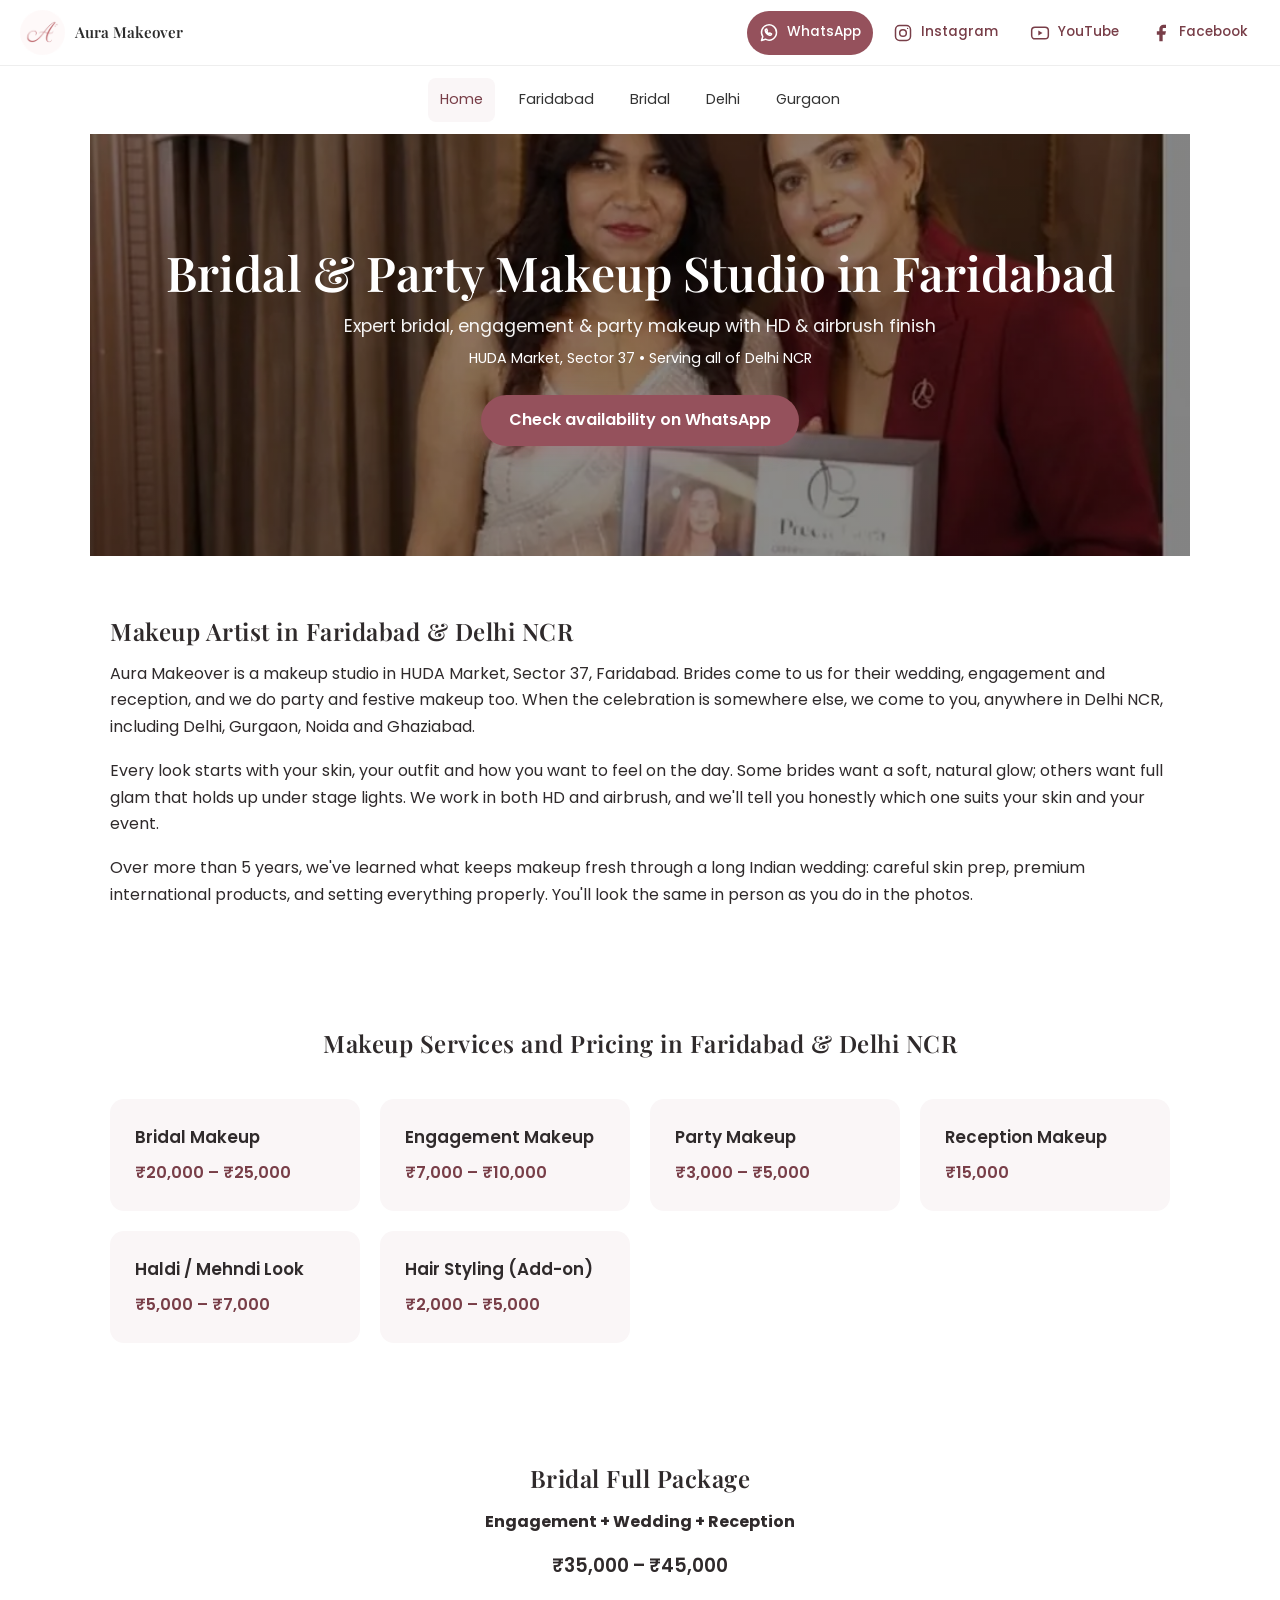
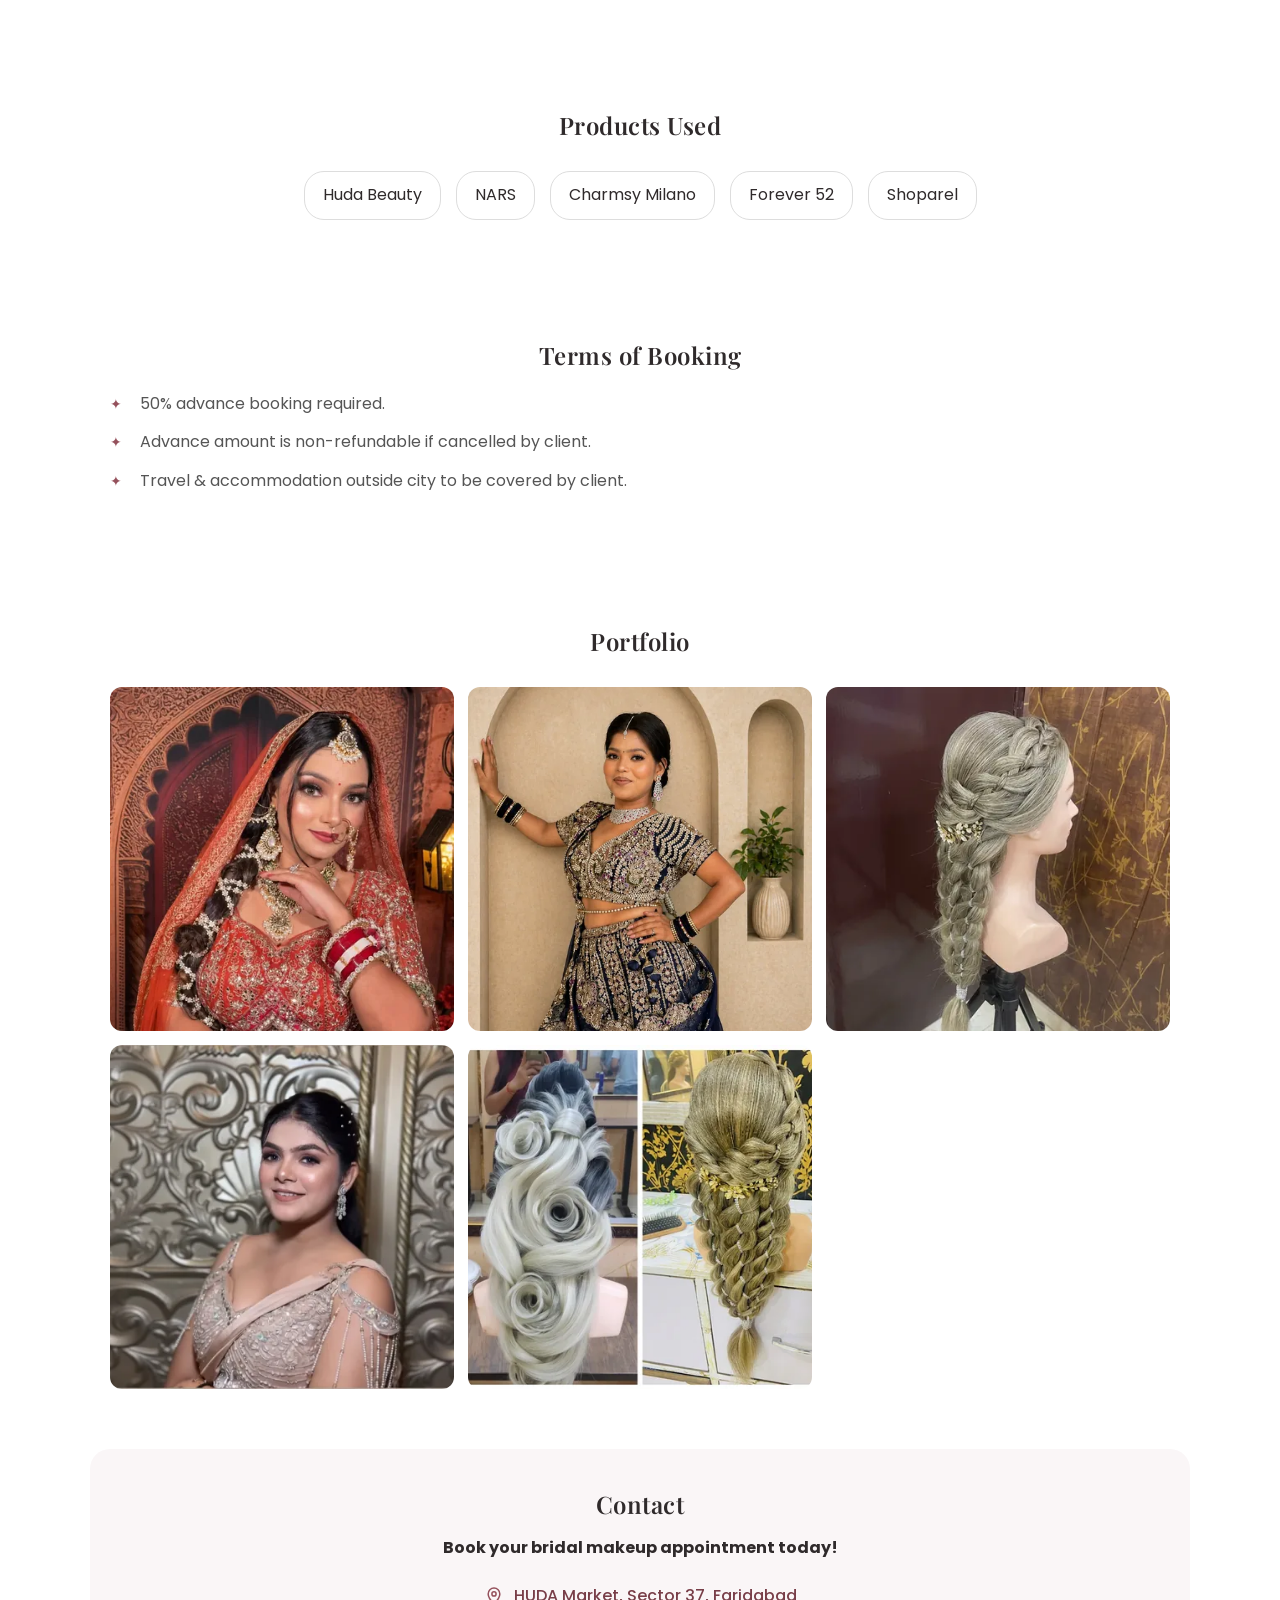
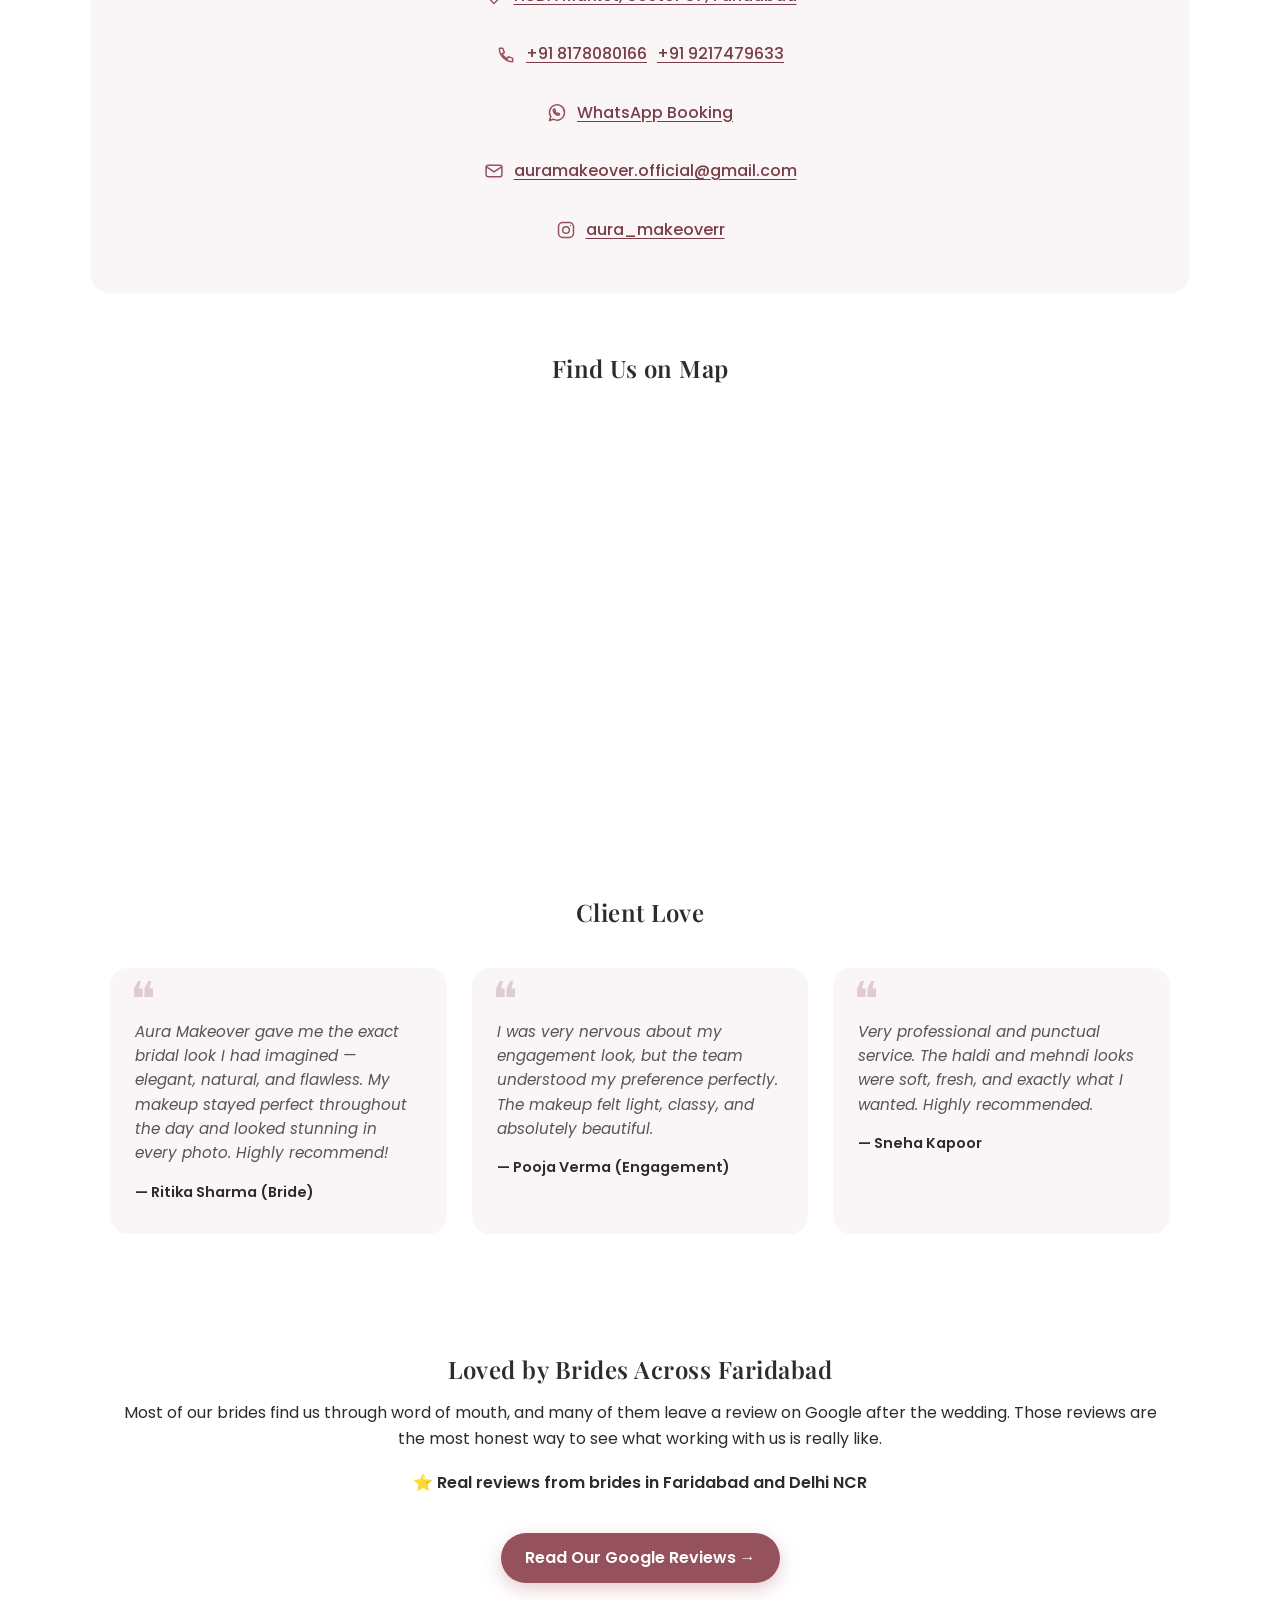
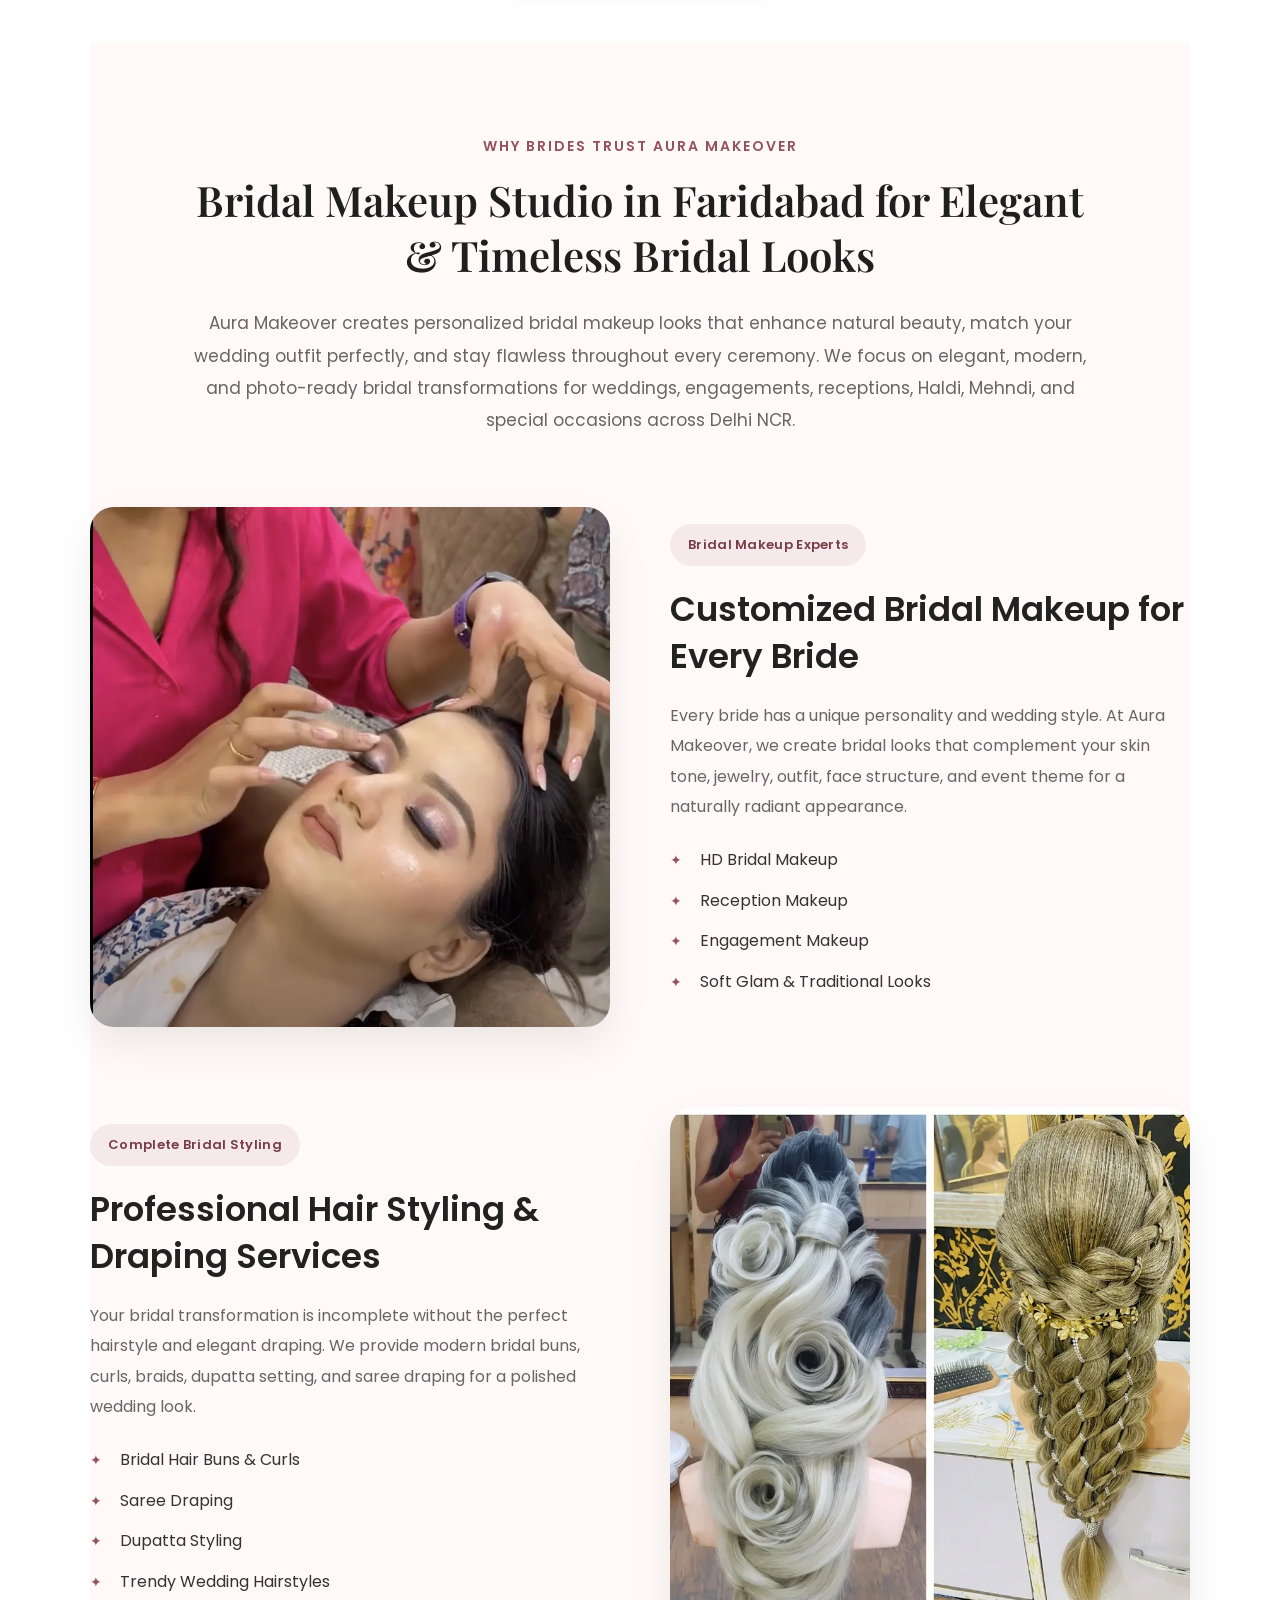
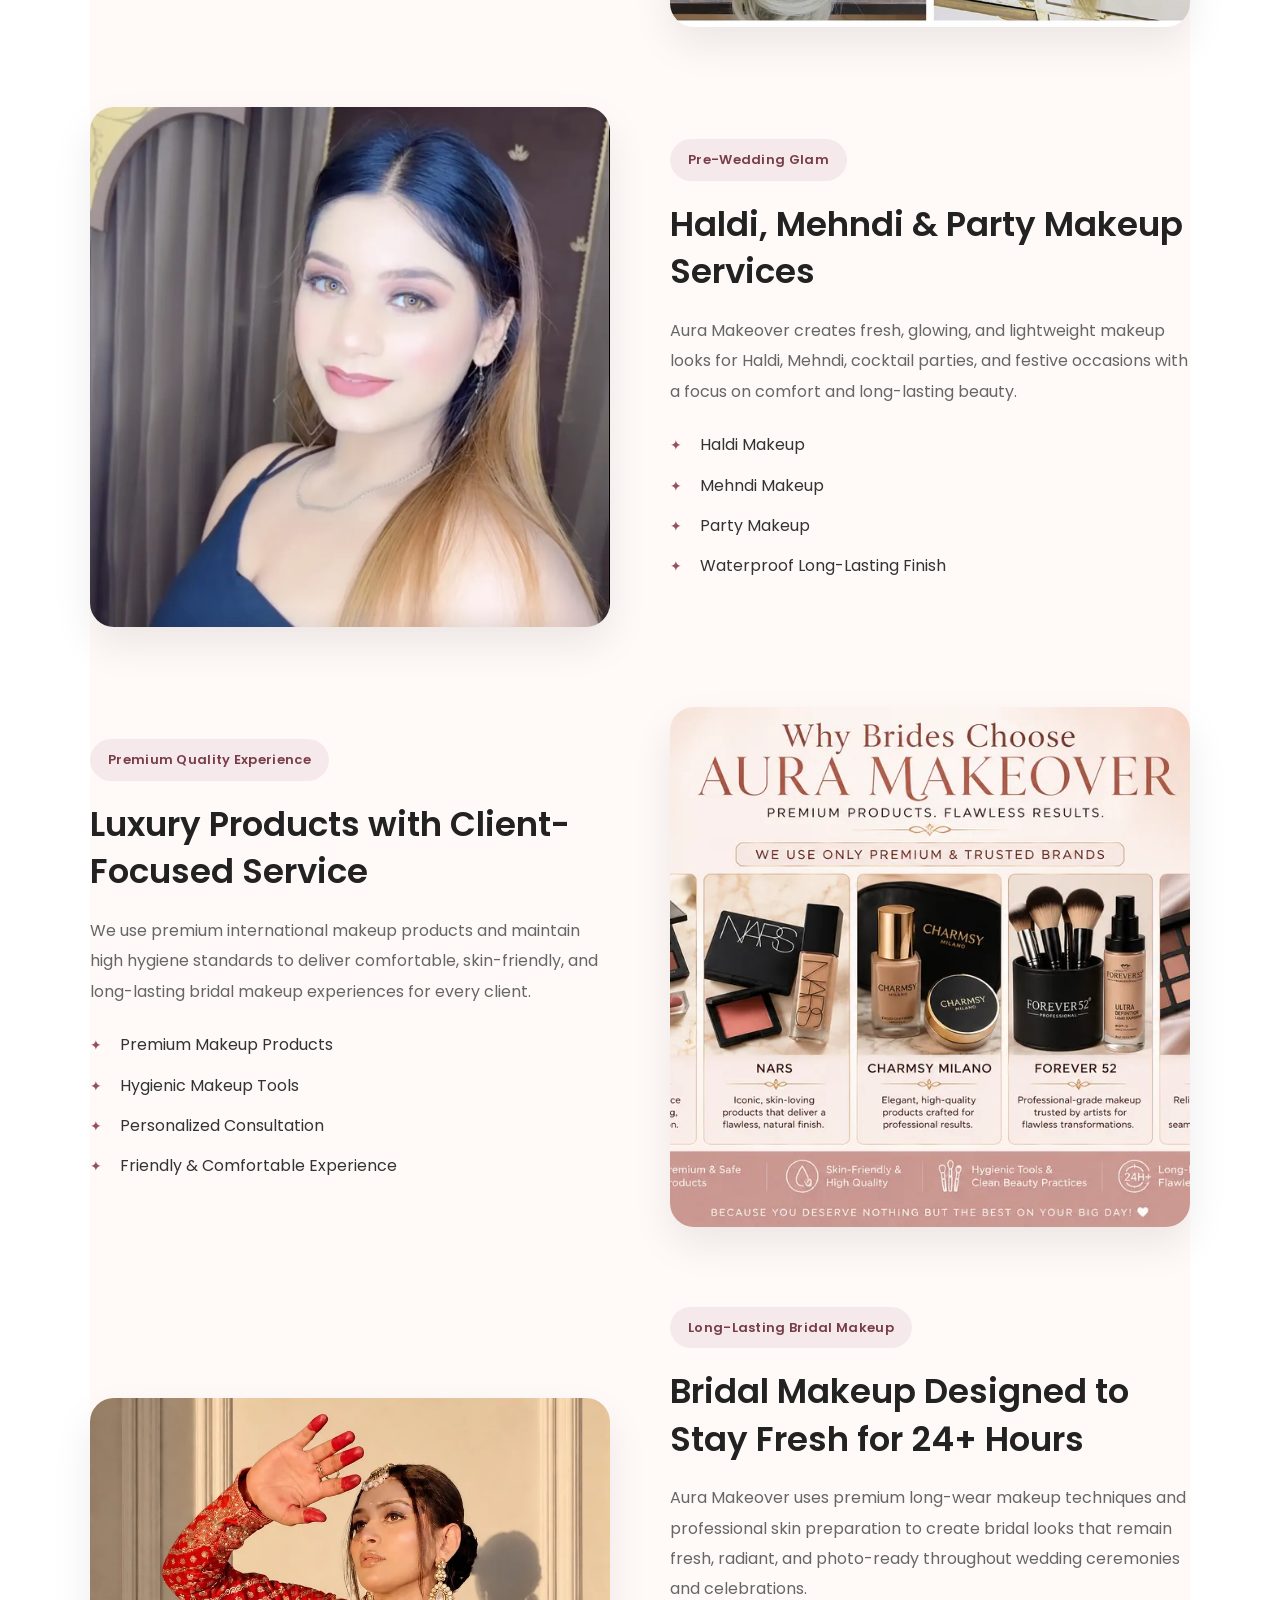
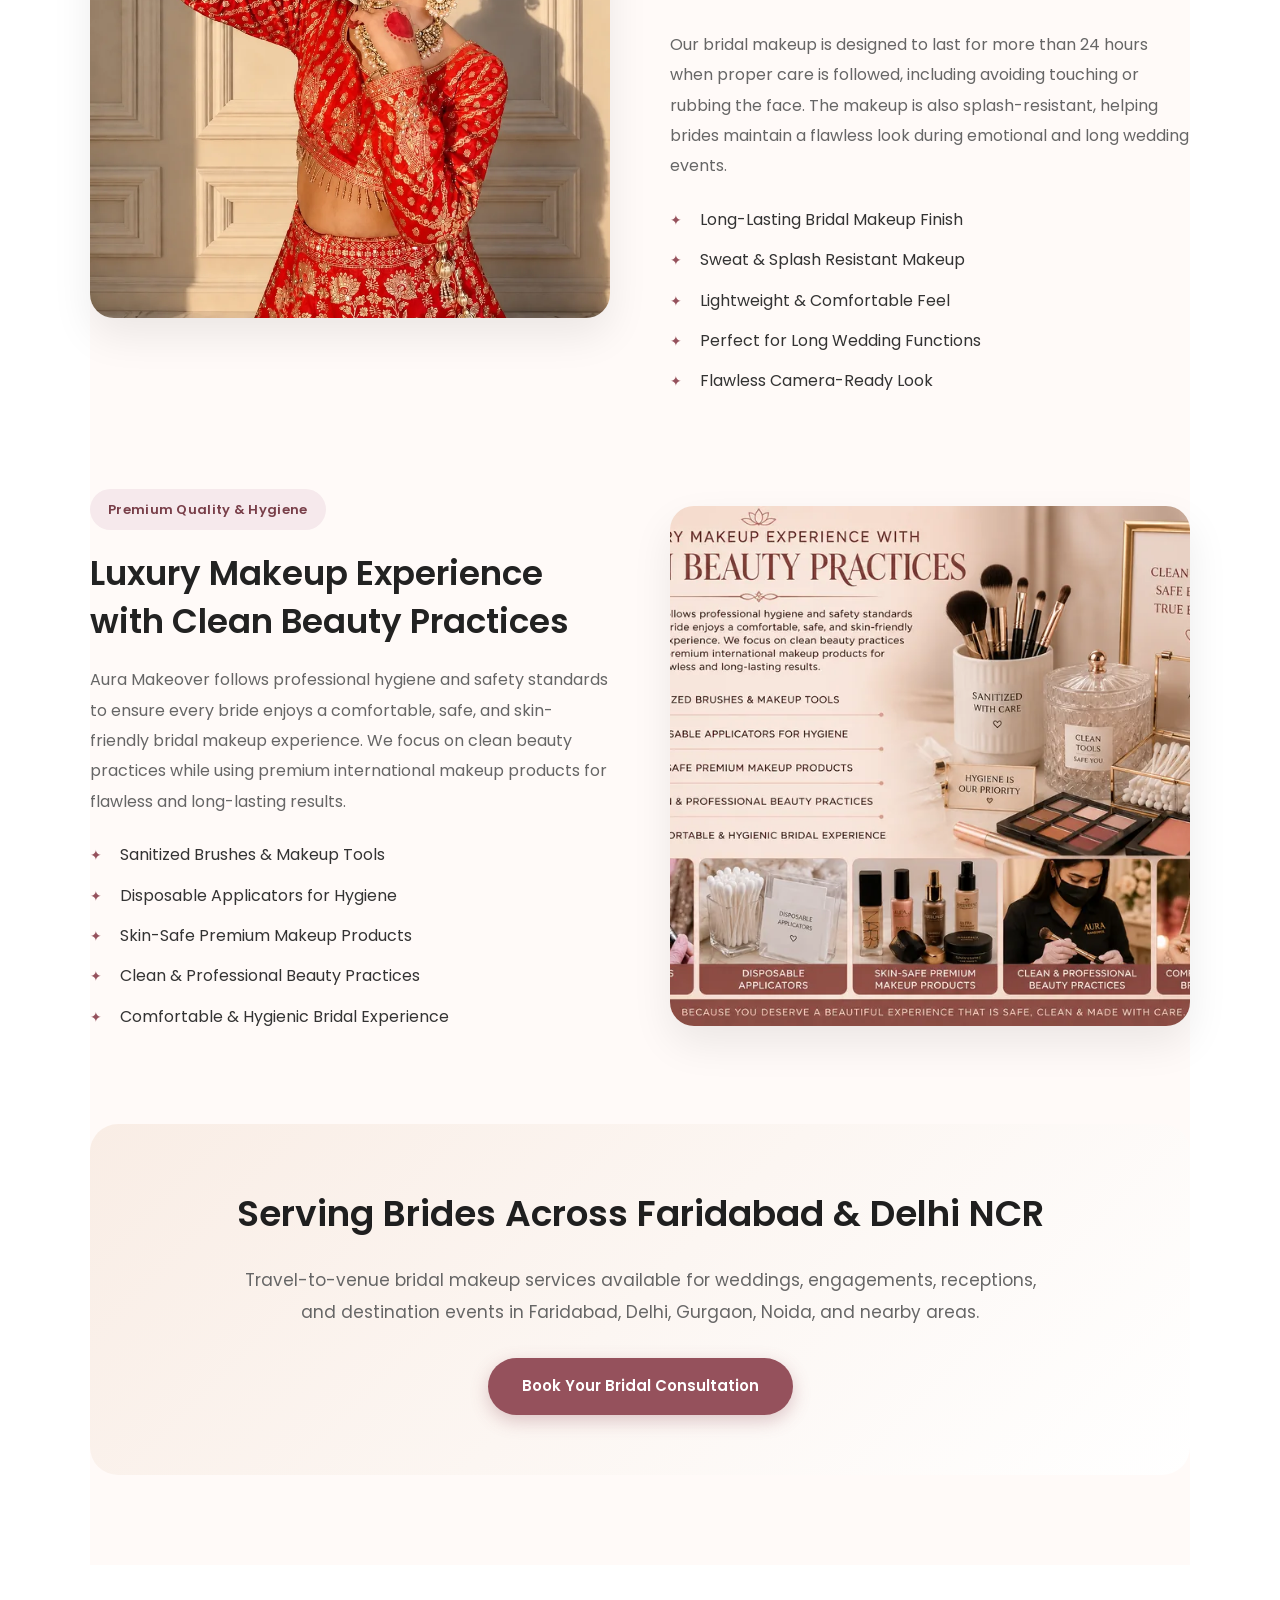
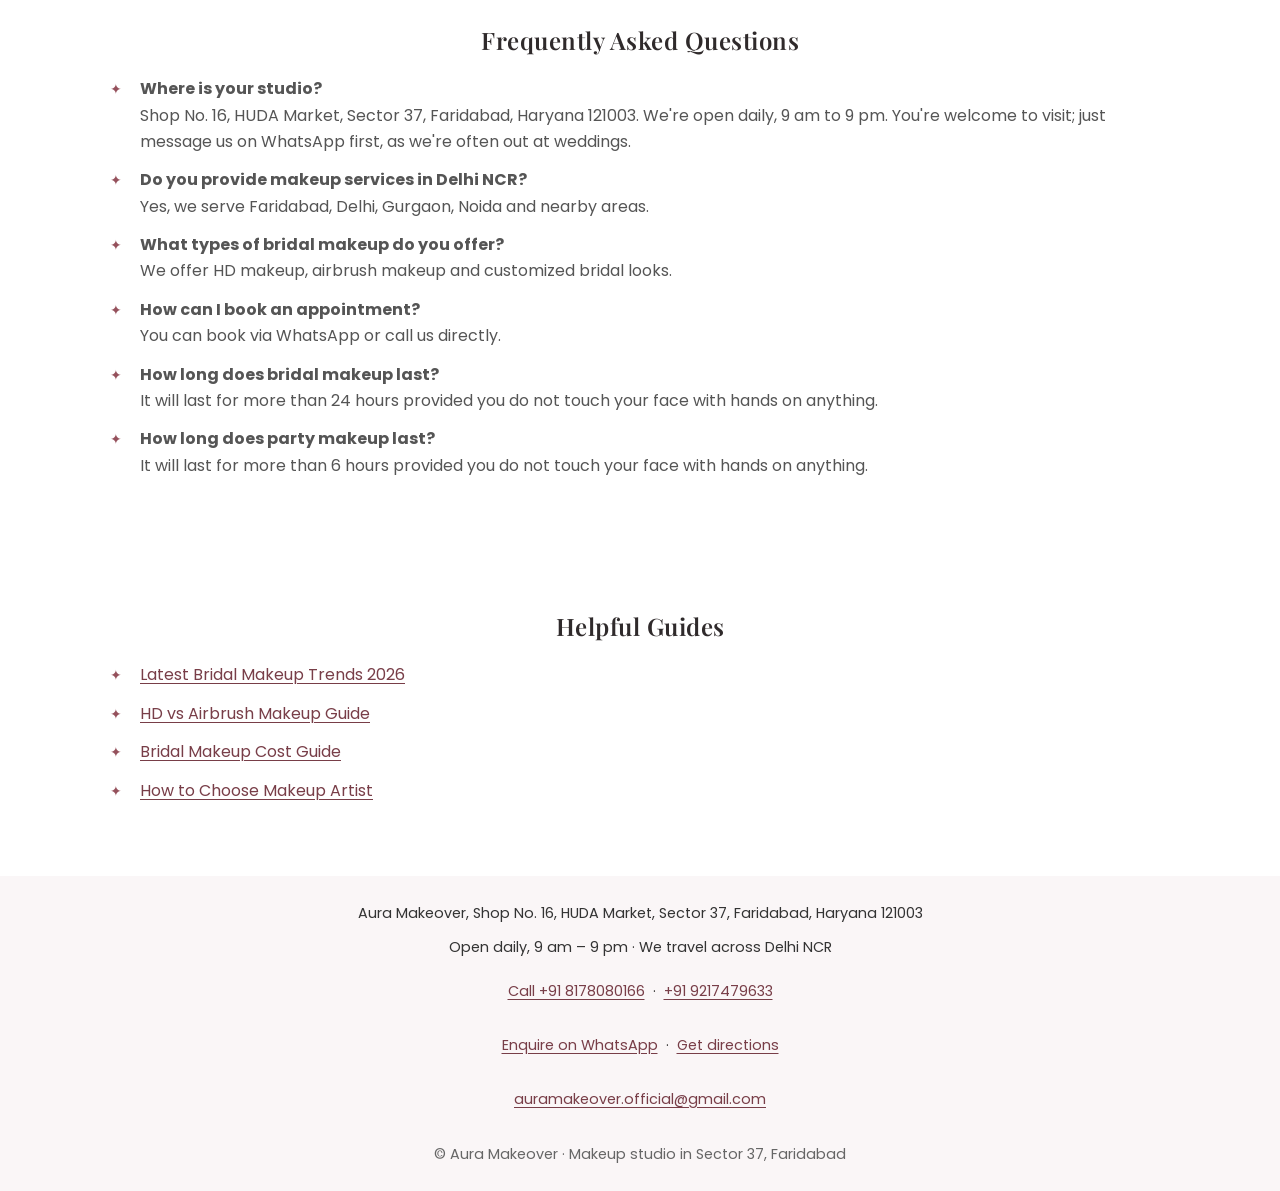
==== commit cd64dc4f: "Mobile design polish, portfolio lightbox and local SEO pass Design and mobile: - Headings use Playfa" ====
--- a/index.html
+++ b/index.html
@@ -4,26 +4,25 @@
 <meta charset="UTF-8" />
 <meta name="viewport" content="width=device-width, initial-scale=1.0" />
 
-<title>Bridal & Party Makeup in Faridabad | Aura Makeover</title>
-
-<meta name="description" content="Looking for the best makeup artist in Faridabad? Aura Makeover offers bridal, engagement & party makeup services across Delhi NCR. HD & airbrush makeup available. Book now!" />
-
-<meta name="keywords" content="makeup artist in Faridabad, bridal makeup artist in Faridabad, makeup artist in Delhi NCR, HD makeup Faridabad, airbrush makeup Faridabad, party makeup Faridabad" />
+<title>Aura Makeover | Bridal & Party Makeup Studio in Faridabad</title>
+
+<meta name="description" content="Bridal, engagement and party makeup from our studio in Sector 37, Faridabad. HD and airbrush finishes, and we travel to venues across Delhi NCR.">
+
 
 <meta name="robots" content="index, follow" />
 <link rel="canonical" href="https://auramakeover.in/" />
 
 <link rel="icon" href="favicon.ico">
 
-<meta property="og:title" content="Aura Makeover | Professional Makeup & Bridal Makeovers" />
-<meta property="og:description" content="Bridal, engagement & party makeup using premium international products. Studio & travel-to-venue services available." />
+<meta property="og:title" content="Aura Makeover | Bridal &amp; Party Makeup Studio in Faridabad">
+<meta property="og:description" content="Bridal, engagement and party makeup from our studio in Sector 37, Faridabad. HD and airbrush finishes, and we travel to venues across Delhi NCR.">
 <meta property="og:type" content="website" />
 <meta property="og:url" content="https://auramakeover.in/" />
 <meta property="og:image" content="https://auramakeover.in/images/banner.jpeg" />
 
 <meta name="twitter:card" content="summary_large_image" />
-<meta name="twitter:title" content="Aura Makeover | Professional Makeup & Bridal Makeovers" />
-<meta name="twitter:description" content="Premium bridal, engagement & party makeup. Studio & travel-to-venue services." />
+<meta name="twitter:title" content="Aura Makeover | Bridal &amp; Party Makeup Studio in Faridabad">
+<meta name="twitter:description" content="Bridal, engagement and party makeup from our studio in Sector 37, Faridabad. HD and airbrush finishes, and we travel to venues across Delhi NCR.">
 <meta name="twitter:image" content="https://auramakeover.in/images/banner.jpeg" />
 
 <link rel="preconnect" href="https://fonts.googleapis.com" />
@@ -41,10 +40,25 @@
   "url": "https://auramakeover.in/",
   "telephone": "+918178080166",
   "priceRange": "₹₹",
+  "email": "auramakeover.official@gmail.com",
+  "hasMap": "https://maps.app.goo.gl/MC8ctfnPd83sNfoJ6",
+  "openingHoursSpecification": {
+    "@type": "OpeningHoursSpecification",
+    "dayOfWeek": ["Monday", "Tuesday", "Wednesday", "Thursday", "Friday", "Saturday", "Sunday"],
+    "opens": "09:00",
+    "closes": "21:00"
+  },
+  "geo": {
+    "@type": "GeoCoordinates",
+    "latitude": 28.4731673,
+    "longitude": 77.313966
+  },
   "address": {
     "@type": "PostalAddress",
+    "streetAddress": "Shop No. 16, HUDA Market, Sector 37",
     "addressLocality": "Faridabad",
     "addressRegion": "Haryana",
+    "postalCode": "121003",
     "addressCountry": "IN"
   },
   "areaServed": [
@@ -76,7 +90,7 @@
   </div>
 
   <div class="top-right">
-    <a href="https://wa.me/918178080166?text=Hello%20Aura%20Makeover%2C%20I%20am%20enquiring%20about%20bridal%20and%20party%20makeup%20in%20Faridabad.%20Event%20date%3A%20__%3B%20service%3A%20__%3B%20venue%2Fcity%3A%20__%3B%20ready-by%20time%3A%20__.%20Please%20share%20availability%20and%20a%20quote." target="_blank" rel="noopener noreferrer" class="social-link social-whatsapp" aria-label="Contact us on WhatsApp" title="Contact us on WhatsApp"><svg class="social-icon" width="20" height="20" viewBox="0 0 24 24" fill="none" stroke="currentColor" stroke-width="1.8" stroke-linecap="round" stroke-linejoin="round" aria-hidden="true" focusable="false"><path d="M21 11.5a9 9 0 0 1-13.3 7.9L3 21l1.6-4.7A9 9 0 1 1 21 11.5Z"/><path d="M8.2 7.5c-.5.2-.8.8-.7 1.5.4 2.8 2.7 5.1 5.5 5.7.7.1 1.4-.2 1.7-.8l.4-.8-2.3-1.1-.7.8c-1.2-.5-2.3-1.5-2.8-2.7l.8-.7-1-2.3Z"/></svg><span class="social-label">WhatsApp</span></a>
+    <a href="https://wa.me/918178080166?text=Hi%20Aura%20Makeover%21%20I%27d%20like%20to%20enquire%20about%20bridal%20and%20party%20makeup%20in%20Faridabad.%20Could%20you%20share%20your%20availability%20and%20pricing%3F" target="_blank" rel="noopener noreferrer" class="social-link social-whatsapp" aria-label="Contact us on WhatsApp" title="Contact us on WhatsApp"><svg class="social-icon" width="20" height="20" viewBox="0 0 24 24" fill="none" stroke="currentColor" stroke-width="1.8" stroke-linecap="round" stroke-linejoin="round" aria-hidden="true" focusable="false"><path d="M21 11.5a9 9 0 0 1-13.3 7.9L3 21l1.6-4.7A9 9 0 1 1 21 11.5Z"/><path d="M8.2 7.5c-.5.2-.8.8-.7 1.5.4 2.8 2.7 5.1 5.5 5.7.7.1 1.4-.2 1.7-.8l.4-.8-2.3-1.1-.7.8c-1.2-.5-2.3-1.5-2.8-2.7l.8-.7-1-2.3Z"/></svg><span class="social-label">WhatsApp</span></a>
 
     <a href="https://www.instagram.com/aura_makeoverr" target="_blank" rel="noopener noreferrer" class="social-link social-instagram" aria-label="Aura Makeover on Instagram" title="Aura Makeover on Instagram"><svg class="social-icon" width="20" height="20" viewBox="0 0 24 24" fill="none" stroke="currentColor" stroke-width="1.8" stroke-linecap="round" stroke-linejoin="round" aria-hidden="true" focusable="false"><rect x="3" y="3" width="18" height="18" rx="5"/><circle cx="12" cy="12" r="4"/><circle cx="17.5" cy="6.5" r=".8" fill="currentColor" stroke="none"/></svg><span class="social-label">Instagram</span></a>
     <a href="https://www.youtube.com/@Aura_makeover-h7b" target="_blank" rel="noopener noreferrer" class="social-link social-youtube" aria-label="Aura Makeover on YouTube" title="Aura Makeover on YouTube"><svg class="social-icon" width="20" height="20" viewBox="0 0 24 24" fill="none" stroke="currentColor" stroke-width="1.8" stroke-linecap="round" stroke-linejoin="round" aria-hidden="true" focusable="false"><rect x="2" y="5" width="20" height="14" rx="4"/><path d="m10 9 5 3-5 3Z" fill="currentColor" stroke="none"/></svg><span class="social-label">YouTube</span></a>
@@ -84,7 +98,7 @@
   </div>
 </header>
 <nav class="nav" aria-label="Main navigation">
-<a href="index.html" aria-current="page">Home</a>
+<a href="./" aria-current="page">Home</a>
 <a href="makeup-artist-faridabad.html">Faridabad</a>
 <a href="bridal-makeup-faridabad.html">Bridal</a>
 <a href="makeup-artist-delhi.html">Delhi</a>
@@ -93,21 +107,21 @@
 <main id="main-content" tabindex="-1">
 
 <section class="hero">
-  <h1>Best Bridal Makeup Artist in Faridabad | Makeup Artist in Delhi NCR</h1>
+  <h1>Bridal &amp; Party Makeup Studio in Faridabad</h1>
   <p>Expert bridal, engagement & party makeup with HD & airbrush finish</p>
-  <p style="font-size: 0.9rem;opacity: 1;">Based in Faridabad • Serving Delhi NCR</p>
-  <a class="btn" href="https://wa.me/918178080166?text=Hello%20Aura%20Makeover%2C%20I%20am%20enquiring%20about%20bridal%20and%20party%20makeup%20in%20Faridabad.%20Event%20date%3A%20__%3B%20service%3A%20__%3B%20venue%2Fcity%3A%20__%3B%20ready-by%20time%3A%20__.%20Please%20share%20availability%20and%20a%20quote.">Check availability on WhatsApp</a>
-</section>
-
-<section >
-  <h2>Professional Makeup Artist in Faridabad and Delhi NCR for Bridal and Party Makeover</h2>  
-  <p>Aura Makeover provides professional makeup services in Faridabad and across Delhi NCR, including Gurgaon, Noida, Ghaziabad, and Delhi. We are a trusted name for bridal makeup in Faridabad and across Delhi NCR, known for delivering consistent, high-quality results.</p>
-  <p>If you are searching for the best makeup artist in Faridabad or a bridal makeup artist near you, we offer premium services tailored for every occasion. We specialize in HD makeup, airbrush makeup, engagement makeup, and party makeup, all customized to suit your skin type and personal style.</p>
-  <p>With more than 5+ years of experience, we ensure flawless, long-lasting, and camera-ready results using premium international products.</p>
+  <p style="font-size: 0.9rem;opacity: 1;">HUDA Market, Sector 37 • Serving all of Delhi NCR</p>
+  <a class="btn" href="https://wa.me/918178080166?text=Hi%20Aura%20Makeover%21%20I%27d%20like%20to%20enquire%20about%20bridal%20and%20party%20makeup%20in%20Faridabad.%20Could%20you%20share%20your%20availability%20and%20pricing%3F">Check availability on WhatsApp</a>
 </section>
 
 <section>
-  <h2 class="center">Makeup Services and pricing in Faridabad & Delhi NCR </h2>
+  <h2>Makeup Artist in Faridabad &amp; Delhi NCR</h2>
+  <p>Aura Makeover is a makeup studio in HUDA Market, Sector 37, Faridabad. Brides come to us for their wedding, engagement and reception, and we do party and festive makeup too. When the celebration is somewhere else, we come to you, anywhere in Delhi NCR, including Delhi, Gurgaon, Noida and Ghaziabad.</p>
+  <p>Every look starts with your skin, your outfit and how you want to feel on the day. Some brides want a soft, natural glow; others want full glam that holds up under stage lights. We work in both HD and airbrush, and we'll tell you honestly which one suits your skin and your event.</p>
+  <p>Over more than 5 years, we've learned what keeps makeup fresh through a long Indian wedding: careful skin prep, premium international products, and setting everything properly. You'll look the same in person as you do in the photos.</p>
+</section>
+
+<section>
+  <h2 class="center">Makeup Services and Pricing in Faridabad &amp; Delhi NCR</h2>
   <div class="grid">
     <div class="card"><h3>Bridal Makeup</h3><div class="price">₹20,000 – ₹25,000</div></div>
     <div class="card"><h3>Engagement Makeup</h3><div class="price">₹7,000 – ₹10,000</div></div>
@@ -147,26 +161,30 @@
 <section>
 <h2 class="center">Portfolio</h2>
 <div class="gallery">
-<img src="images/bridal-makeup-auramakeover-960.webp" srcset="images/bridal-makeup-auramakeover-480.webp 480w, images/bridal-makeup-auramakeover-960.webp 960w" sizes="(max-width: 600px) 90vw, 500px" width="960" height="825" alt="Bridal makeup artist in Faridabad - HD bridal look" loading="lazy" decoding="async">
-<img src="images/bridal-makeup-2-aura-makeover-960.webp" srcset="images/bridal-makeup-2-aura-makeover-480.webp 480w, images/bridal-makeup-2-aura-makeover-960.webp 960w" sizes="(max-width: 600px) 90vw, 500px" width="960" height="1099" alt="Airbrush bridal makeup in Faridabad by Aura Makeover" loading="lazy" decoding="async">
-<img src="images/third-hair-styles-by-auramakeover-ranjana-960.webp" srcset="images/third-hair-styles-by-auramakeover-ranjana-480.webp 480w, images/third-hair-styles-by-auramakeover-ranjana-960.webp 960w" sizes="(max-width: 600px) 90vw, 500px" width="960" height="823" alt="Engagement makeup artist in Faridabad" loading="lazy" decoding="async">
-<img src="images/party-makeup-aura-makeover-960.webp" srcset="images/party-makeup-aura-makeover-480.webp 480w, images/party-makeup-aura-makeover-960.webp 702w" sizes="(max-width: 600px) 90vw, 500px" width="702" height="614" alt="Party makeup in Faridabad - professional makeup artist" loading="lazy" decoding="async">
-<img src="images/two-hair-styles-by-auramakeover-ranjana-960.webp" srcset="images/two-hair-styles-by-auramakeover-ranjana-480.webp 480w, images/two-hair-styles-by-auramakeover-ranjana-960.webp 960w" sizes="(max-width: 600px) 90vw, 500px" width="960" height="823" alt="Makeup artist Delhi NCR portfolio work" loading="lazy" decoding="async">
+<img src="images/bridal-makeup-auramakeover-960.webp" srcset="images/bridal-makeup-auramakeover-480.webp 480w, images/bridal-makeup-auramakeover-960.webp 960w" sizes="(max-width: 767px) 47vw, 345px" width="960" height="825" alt="Bridal makeup artist in Faridabad - HD bridal look" loading="lazy" decoding="async">
+<img src="images/bridal-makeup-2-aura-makeover-960.webp" srcset="images/bridal-makeup-2-aura-makeover-480.webp 480w, images/bridal-makeup-2-aura-makeover-960.webp 960w" sizes="(max-width: 767px) 47vw, 345px" width="960" height="1099" alt="Airbrush bridal makeup in Faridabad by Aura Makeover" loading="lazy" decoding="async">
+<img src="images/third-hair-styles-by-auramakeover-ranjana-960.webp" srcset="images/third-hair-styles-by-auramakeover-ranjana-480.webp 480w, images/third-hair-styles-by-auramakeover-ranjana-960.webp 960w" sizes="(max-width: 767px) 47vw, 345px" width="960" height="823" alt="Engagement makeup artist in Faridabad" loading="lazy" decoding="async">
+<img src="images/party-makeup-aura-makeover-960.webp" srcset="images/party-makeup-aura-makeover-480.webp 480w, images/party-makeup-aura-makeover-960.webp 702w" sizes="(max-width: 767px) 47vw, 345px" width="702" height="614" alt="Party makeup in Faridabad - professional makeup artist" loading="lazy" decoding="async">
+<img src="images/two-hair-styles-by-auramakeover-ranjana-960.webp" srcset="images/two-hair-styles-by-auramakeover-ranjana-480.webp 480w, images/two-hair-styles-by-auramakeover-ranjana-960.webp 960w" sizes="(max-width: 767px) 47vw, 345px" width="960" height="823" alt="Makeup artist Delhi NCR portfolio work" loading="lazy" decoding="async">
 </div>
 </section>
 
 <section class="contact center">
   <h2>Contact</h2>
   <p><strong>Book your bridal makeup appointment today!</strong></p>
+  <p>
+    <svg class="contact-icon" width="20" height="20" viewBox="0 0 24 24" fill="none" stroke="currentColor" stroke-width="1.8" stroke-linecap="round" stroke-linejoin="round" aria-hidden="true" focusable="false"><path d="M12 21s-7-6.2-7-11.5a7 7 0 0 1 14 0C19 14.8 12 21 12 21Z"/><circle cx="12" cy="9.5" r="2.5"/></svg>
+    <a href="https://maps.app.goo.gl/MC8ctfnPd83sNfoJ6" target="_blank" rel="noopener noreferrer">HUDA Market, Sector 37, Faridabad</a>
+  </p>
 
   <p>
     <svg class="contact-icon" width="20" height="20" viewBox="0 0 24 24" fill="none" stroke="currentColor" stroke-width="1.8" stroke-linecap="round" stroke-linejoin="round" aria-hidden="true" focusable="false"><path d="M4 4h4l2 5-2.5 1.5a11 11 0 0 0 6 6L15 14l5 2v4a16 16 0 0 1-16-16Z"/></svg>
-    <a href="tel:+918178080166">+91 8178080166, </a>
+    <a href="tel:+918178080166">+91 8178080166</a>
     <a href="tel:+919217479633">+91 9217479633</a>
   </p>
   <p>
     <svg class="contact-icon" width="20" height="20" viewBox="0 0 24 24" fill="none" stroke="currentColor" stroke-width="1.8" stroke-linecap="round" stroke-linejoin="round" aria-hidden="true" focusable="false"><path d="M21 11.5a9 9 0 0 1-13.3 7.9L3 21l1.6-4.7A9 9 0 1 1 21 11.5Z"/><path d="M8.2 7.5c-.5.2-.8.8-.7 1.5.4 2.8 2.7 5.1 5.5 5.7.7.1 1.4-.2 1.7-.8l.4-.8-2.3-1.1-.7.8c-1.2-.5-2.3-1.5-2.8-2.7l.8-.7-1-2.3Z"/></svg>
-    <a href="https://wa.me/918178080166?text=Hello%20Aura%20Makeover%2C%20I%20am%20enquiring%20about%20bridal%20and%20party%20makeup%20in%20Faridabad.%20Event%20date%3A%20__%3B%20service%3A%20__%3B%20venue%2Fcity%3A%20__%3B%20ready-by%20time%3A%20__.%20Please%20share%20availability%20and%20a%20quote.">
+    <a href="https://wa.me/918178080166?text=Hi%20Aura%20Makeover%21%20I%27d%20like%20to%20enquire%20about%20bridal%20and%20party%20makeup%20in%20Faridabad.%20Could%20you%20share%20your%20availability%20and%20pricing%3F">
       WhatsApp Booking
     </a>
   </p>
@@ -184,7 +202,7 @@
     </a>
   </p>
 </section>
-<section style="padding:60px 20px;text-align:center;">
+<section class="center">
   <h2>Find Us on Map</h2>
   <iframe title="Aura Makeover location on Google Maps"
 src="https://www.google.com/maps/embed?pb=!1m18!1m12!1m3!1d4361.181219875429!2d77.313966!3d28.473167300000004!2m3!1f0!2f0!3f0!3m2!1i1024!2i768!4f13.1!3m3!1m2!1s0x390ce74e7d4bd92b%3A0x5adfecc98925553b!2sAura%20Makeover%20%7C%20Bridal%20Makeup%20Artist%20in%20Faridabad!5e1!3m2!1sen!2sin!4v1777636245859!5m2!1sen!2sin"
@@ -206,7 +224,7 @@
       <p>
         Aura Makeover gave me the exact bridal look I had imagined — elegant,
         natural, and flawless. My makeup stayed perfect throughout the day and
-        looked stunning in every photo. Amazing bridal makeup! I Highly recommend this makeup artist in Faridabad.
+        looked stunning in every photo. Highly recommend!
       </p>
       <div class="client-name">— Ritika Sharma (Bride)</div>
     </div>
@@ -232,28 +250,23 @@
   </div>
 </section>
 
-<section class="center" style="padding:60px 20px;">
-  <h2>Rated Among the Best Makeup Artists in Faridabad</h2>
+<section class="center">
+  <h2>Loved by Brides Across Faridabad</h2>
 
   <p>
-    Aura Makeover is trusted by brides across Faridabad and Delhi NCR as a leading 
-    makeup artist in Faridabad for bridal makeup, engagement makeup, and party makeup services.
-    Our clients love our flawless, long-lasting and camera-ready results using premium products.
-  </p>
-
-  <p style="margin-top:12px;font-weight:500;">
-    ⭐ See what our clients say about our bridal makeup in Faridabad
+    Most of our brides find us through word of mouth, and many of them leave a review on Google
+    after the wedding. Those reviews are the most honest way to see what working with us is really like.
   </p>
 
   <p style="font-weight:600;">
-    ⭐ Highly rated by happy brides in Faridabad and Delhi NCR
+    ⭐ Real reviews from brides in Faridabad and Delhi NCR
   </p>
 
   <a href="https://maps.app.goo.gl/MC8ctfnPd83sNfoJ6"
      target="_blank"
      rel="noopener"
      style="display:inline-block;margin-top:18px;padding:12px 24px;border-radius:30px;background:#95515c;color:#fff;text-decoration:none;font-weight:600;box-shadow:0 6px 18px rgba(183,110,121,0.35);">
-    View Real Client Reviews →
+    Read Our Google Reviews →
   </a>
 </section>
 
@@ -293,10 +306,10 @@
         </p>
 
         <ul>
-          <li>✔ HD Bridal Makeup</li>
-          <li>✔ Reception Makeup</li>
-          <li>✔ Engagement Makeup</li>
-          <li>✔ Soft Glam & Traditional Looks</li>
+          <li>HD Bridal Makeup</li>
+          <li>Reception Makeup</li>
+          <li>Engagement Makeup</li>
+          <li>Soft Glam & Traditional Looks</li>
         </ul>
       </div>
 
@@ -320,10 +333,10 @@
         </p>
 
         <ul>
-          <li>✔ Bridal Hair Buns & Curls</li>
-          <li>✔ Saree Draping</li>
-          <li>✔ Dupatta Styling</li>
-          <li>✔ Trendy Wedding Hairstyles</li>
+          <li>Bridal Hair Buns & Curls</li>
+          <li>Saree Draping</li>
+          <li>Dupatta Styling</li>
+          <li>Trendy Wedding Hairstyles</li>
         </ul>
       </div>
 
@@ -347,10 +360,10 @@
         </p>
 
         <ul>
-          <li>✔ Haldi Makeup</li>
-          <li>✔ Mehndi Makeup</li>
-          <li>✔ Party Makeup</li>
-          <li>✔ Waterproof Long-Lasting Finish</li>
+          <li>Haldi Makeup</li>
+          <li>Mehndi Makeup</li>
+          <li>Party Makeup</li>
+          <li>Waterproof Long-Lasting Finish</li>
         </ul>
       </div>
 
@@ -374,10 +387,10 @@
         </p>
 
         <ul>
-          <li>✔ Premium Makeup Products</li>
-          <li>✔ Hygienic Makeup Tools</li>
-          <li>✔ Personalized Consultation</li>
-          <li>✔ Friendly & Comfortable Experience</li>
+          <li>Premium Makeup Products</li>
+          <li>Hygienic Makeup Tools</li>
+          <li>Personalized Consultation</li>
+          <li>Friendly & Comfortable Experience</li>
         </ul>
       </div>
 
@@ -408,11 +421,11 @@
         </p>
 
         <ul>
-          <li>✔ Long-Lasting Bridal Makeup Finish</li>
-          <li>✔ Sweat & Splash Resistant Makeup</li>
-          <li>✔ Lightweight & Comfortable Feel</li>
-          <li>✔ Perfect for Long Wedding Functions</li>
-          <li>✔ Flawless Camera-Ready Look</li>
+          <li>Long-Lasting Bridal Makeup Finish</li>
+          <li>Sweat & Splash Resistant Makeup</li>
+          <li>Lightweight & Comfortable Feel</li>
+          <li>Perfect for Long Wedding Functions</li>
+          <li>Flawless Camera-Ready Look</li>
         </ul>
       </div>
 
@@ -437,11 +450,11 @@
         </p>
 
         <ul>
-          <li>✔ Sanitized Brushes & Makeup Tools</li>
-          <li>✔ Disposable Applicators for Hygiene</li>
-          <li>✔ Skin-Safe Premium Makeup Products</li>
-          <li>✔ Clean & Professional Beauty Practices</li>
-          <li>✔ Comfortable & Hygienic Bridal Experience</li>
+          <li>Sanitized Brushes & Makeup Tools</li>
+          <li>Disposable Applicators for Hygiene</li>
+          <li>Skin-Safe Premium Makeup Products</li>
+          <li>Clean & Professional Beauty Practices</li>
+          <li>Comfortable & Hygienic Bridal Experience</li>
         </ul>
       </div>
 
@@ -456,7 +469,7 @@
         Delhi, Gurgaon, Noida, and nearby areas.
       </p>
 
-      <a href="https://wa.me/918178080166?text=Hello%20Aura%20Makeover%2C%20I%20am%20enquiring%20about%20bridal%20and%20party%20makeup%20in%20Faridabad.%20Event%20date%3A%20__%3B%20service%3A%20__%3B%20venue%2Fcity%3A%20__%3B%20ready-by%20time%3A%20__.%20Please%20share%20availability%20and%20a%20quote." target="_blank" rel="noopener noreferrer" class="aura-btn">
+      <a href="https://wa.me/918178080166?text=Hi%20Aura%20Makeover%21%20I%27d%20like%20to%20enquire%20about%20bridal%20and%20party%20makeup%20in%20Faridabad.%20Could%20you%20share%20your%20availability%20and%20pricing%3F" target="_blank" rel="noopener noreferrer" class="aura-btn">
         Book Your Bridal Consultation
       </a>
     </div>
@@ -467,8 +480,8 @@
 <section>
   <h2 class="center">Frequently Asked Questions</h2>
   <ul>
-    <li><strong>Who is the best makeup artist in Faridabad?</strong><br>
-    Aura Makeover is known for professional bridal and party makeup services with customized looks.</li>
+    <li><strong>Where is your studio?</strong><br>
+    Shop No. 16, HUDA Market, Sector 37, Faridabad, Haryana 121003. We're open daily, 9 am to 9 pm. You're welcome to visit; just message us on WhatsApp first, as we're often out at weddings.</li>
 
     <li><strong>Do you provide makeup services in Delhi NCR?</strong><br>
     Yes, we serve Faridabad, Delhi, Gurgaon, Noida and nearby areas.</li>
@@ -502,17 +515,19 @@
 </main>
 <footer>
 <nav class="footer-contact" aria-label="Contact Aura Makeover">
-      <p>Based in Faridabad · Serving Delhi NCR · Contact us to arrange a studio visit</p>
+      <p>Aura Makeover, Shop No. 16, HUDA Market, Sector 37, Faridabad, Haryana 121003</p>
+      <p>Open daily, 9 am – 9 pm · We travel across Delhi NCR</p>
       <p><a href="tel:+918178080166">Call +91 8178080166</a> · <a href="tel:+919217479633">+91 9217479633</a></p>
-      <p><a href="https://wa.me/918178080166?text=Hello%20Aura%20Makeover%2C%20I%20am%20enquiring%20about%20bridal%20and%20party%20makeup%20in%20Faridabad.%20Event%20date%3A%20__%3B%20service%3A%20__%3B%20venue%2Fcity%3A%20__%3B%20ready-by%20time%3A%20__.%20Please%20share%20availability%20and%20a%20quote.">Enquire on WhatsApp</a> · <a href="https://maps.app.goo.gl/MC8ctfnPd83sNfoJ6" target="_blank" rel="noopener noreferrer">Get directions</a></p>
+      <p><a href="https://wa.me/918178080166?text=Hi%20Aura%20Makeover%21%20I%27d%20like%20to%20enquire%20about%20bridal%20and%20party%20makeup%20in%20Faridabad.%20Could%20you%20share%20your%20availability%20and%20pricing%3F">Enquire on WhatsApp</a> · <a href="https://maps.app.goo.gl/MC8ctfnPd83sNfoJ6" target="_blank" rel="noopener noreferrer">Get directions</a></p>
       <p><a href="mailto:auramakeover.official@gmail.com">auramakeover.official@gmail.com</a></p>
     </nav>
-© Aura Makeover — Best Makeup Artist in Faridabad & Delhi NCR
+© Aura Makeover · Makeup studio in Sector 37, Faridabad
 </footer>
 
 <nav class="mobile-actions" aria-label="Quick contact">
-      <a href="tel:+918178080166">Call us</a><a href="https://wa.me/918178080166?text=Hello%20Aura%20Makeover%2C%20I%20am%20enquiring%20about%20bridal%20and%20party%20makeup%20in%20Faridabad.%20Event%20date%3A%20__%3B%20service%3A%20__%3B%20venue%2Fcity%3A%20__%3B%20ready-by%20time%3A%20__.%20Please%20share%20availability%20and%20a%20quote.">WhatsApp enquiry</a>
+      <a href="tel:+918178080166">Call us</a><a href="https://wa.me/918178080166?text=Hi%20Aura%20Makeover%21%20I%27d%20like%20to%20enquire%20about%20bridal%20and%20party%20makeup%20in%20Faridabad.%20Could%20you%20share%20your%20availability%20and%20pricing%3F">WhatsApp enquiry</a>
     </nav>
 <script src="assets/js/analytics.js" defer></script>
+<script src="assets/js/gallery.js" defer></script>
 </body>
 </html>
--- a/style.css
+++ b/style.css
@@ -713,3 +713,277 @@
   .top-bar .social-link:not(.social-whatsapp):hover { background: #efdae0; }
   .brand-name { display: inline; }
 }
+
+/* ---------------------------------------------------------------------------
+   Prose rhythm.
+   The `* { margin: 0 }` reset at the top of this file strips margins from every
+   heading and paragraph, so headings ended up touching the text above and below
+   them and consecutive paragraphs ran together as one block. Restore spacing for
+   prose inside <main>. Declared last so these win over the earlier duplicate
+   rules for the same elements.
+   `.contact p` and the `.aura-*` content keep their own spacing: the first is
+   more specific, and the second sits inside .container rather than directly
+   under <section>, so neither is matched here.
+   --------------------------------------------------------------------------- */
+main section > p { margin-bottom: 18px; }
+main section > p:last-child { margin-bottom: 0; }
+main section > h2 { margin-bottom: 14px; line-height: 1.3; }
+main section > h3 { margin-bottom: 12px; line-height: 1.35; }
+
+/* Adjacent margins collapse, so this sets the gap above a mid-section heading
+   without doubling up on the paragraph margin before it. */
+main section > h2:not(:first-child) { margin-top: 36px; }
+
+/* The hero tagline lines read as one unit under the h1, so they want a tighter
+   rhythm than body prose. */
+.hero > p { margin-bottom: 6px; }
+.hero > p:last-of-type { margin-bottom: 0; }
+
+/* ---------------------------------------------------------------------------
+   Contact links: make the primary conversion actions look tappable and meet the
+   44px touch target minimum. Previously these rendered as plain black text with
+   no underline at 20-24px tall, so phone/WhatsApp/email read as body copy.
+
+   No horizontal padding: `.contact p` is a centred flex row of icon + label, and
+   the extra 12px was enough to push the email row past the available width on a
+   360px phone, wrapping the envelope icon onto a line of its own. The labels are
+   already wide enough to tap, so min-height alone carries the 44px target.
+   --------------------------------------------------------------------------- */
+.contact p a {
+  display: inline-flex;
+  align-items: center;
+  min-height: 44px;
+  padding: 10px 0;
+  color: #783e48;
+  text-decoration: underline;
+  text-underline-offset: 3px;
+}
+
+.contact p a:hover { color: var(--primary); }
+
+/* The email is the longest label; at 320px it is the one row that still cannot
+   fit beside its icon at full size. */
+@media (max-width: 374px) {
+  .contact p a[href^="mailto:"] { font-size: .875rem; }
+}
+
+.footer-contact a {
+  display: inline-block;
+  padding: 10px 4px;
+  text-decoration: underline;
+}
+
+/* ---------------------------------------------------------------------------
+   Portfolio galleries.
+   These were 202x220 tiles, so a 960x825 shot lost ~21% of its width and the
+   subject drifted out of frame. Square tiles at ~345px on desktop cut that to
+   ~14% off a much larger image, and the crop is biased upwards so faces stay
+   in frame. The lightbox carries the full uncropped shot on tap.
+   A ragged masonry was tried first and rejected: five images of mixed ratios
+   balance badly across three columns and leave a dead gap in the first one.
+   Declared last to beat the earlier duplicate .gallery rules.
+   --------------------------------------------------------------------------- */
+.gallery,
+.gallery.bridal-gallery {
+  display: grid;
+  grid-template-columns: repeat(auto-fit, minmax(300px, 1fr));
+  gap: 14px;
+  margin-top: 30px;
+}
+
+.gallery img,
+.gallery.bridal-gallery img {
+  display: block;
+  width: 100%;
+  height: auto;
+  aspect-ratio: 1 / 1;
+  object-fit: cover;
+  object-position: center 35%;
+  margin: 0;
+  border-radius: 12px;
+}
+
+@media (max-width: 600px) {
+  .gallery,
+  .gallery.bridal-gallery {
+    grid-template-columns: repeat(2, minmax(0, 1fr));
+    gap: 10px;
+  }
+}
+
+/* Affordance for the images the lightbox has enhanced. Avoids transforms so a
+   hover can never widen the tile and introduce horizontal overflow. */
+.gallery img[role="button"] {
+  cursor: zoom-in;
+  transition: box-shadow .2s ease, filter .2s ease;
+}
+
+.gallery img[role="button"]:hover {
+  box-shadow: 0 10px 24px rgba(0,0,0,.2);
+  filter: brightness(1.04);
+}
+
+.gallery img[role="button"]:focus-visible {
+  outline: 3px solid #185b86;
+  outline-offset: 3px;
+}
+
+/* --- Lightbox ------------------------------------------------------------ */
+.aura-lightbox {
+  position: fixed;
+  inset: 0;
+  z-index: 3000;
+  display: flex;
+  align-items: center;
+  justify-content: center;
+  gap: 6px;
+  padding: 16px;
+  background: rgba(20,12,14,.93);
+}
+
+.aura-lightbox[hidden] { display: none; }
+
+.aura-lb-figure {
+  margin: 0;
+  max-width: min(100%, 900px);
+  text-align: center;
+}
+
+.aura-lb-img {
+  display: block;
+  width: auto;
+  height: auto;
+  max-width: 100%;
+  max-height: 78vh;
+  margin: 0 auto;
+  border-radius: 10px;
+}
+
+.aura-lb-caption {
+  margin-top: 12px;
+  color: #f3e9ec;
+  font-size: .9rem;
+  line-height: 1.5;
+}
+
+.aura-lb-close,
+.aura-lb-nav {
+  flex: 0 0 44px;
+  display: flex;
+  align-items: center;
+  justify-content: center;
+  width: 44px;
+  height: 44px;
+  padding: 0;
+  border: 0;
+  border-radius: 50%;
+  background: rgba(255,255,255,.15);
+  color: #fff;
+  font-size: 1.7rem;
+  line-height: 1;
+  cursor: pointer;
+}
+
+.aura-lb-close {
+  position: absolute;
+  top: 14px;
+  right: 14px;
+  font-size: 1.5rem;
+}
+
+.aura-lb-close:hover,
+.aura-lb-nav:hover { background: rgba(255,255,255,.3); }
+
+.aura-lightbox button:focus-visible {
+  outline: 3px solid #fff;
+  outline-offset: 3px;
+}
+
+@media (max-width: 600px) {
+  .aura-lightbox { gap: 2px; padding: 10px; }
+  .aura-lb-img { max-height: 70vh; }
+}
+
+/* ---------------------------------------------------------------------------
+   Typography and brand polish.
+   Headings were Poppins at weight 700, which is not in the Google Fonts request
+   (400/500/600 only), so browsers synthesised a heavy faux-bold. They now use
+   Playfair Display 600, already loaded for the wordmark, so headings match the
+   brand name and read as editorial rather than blocky. Body copy moves off pure
+   black to a soft warm charcoal.
+   --------------------------------------------------------------------------- */
+body { color: #2f2a2b; line-height: 1.65; }
+
+h1, h2,
+.aura-heading h2 {
+  font-family: 'Playfair Display', Georgia, 'Times New Roman', serif;
+  font-weight: 600;
+  letter-spacing: 0;
+}
+
+h3, .aura-feature-content h3, .aura-bottom-box h3 { font-weight: 600; }
+
+.hero h1 { line-height: 1.2; }
+
+.text-center { text-align: center; }
+
+/* One accent colour for every call to action and label: the warm brown used
+   in the "why brides trust" block competed with the rose brand colour. */
+.aura-heading .sub-title { color: var(--primary); }
+.feature-badge { background: #f6e9ec; color: #783e48; border-radius: 999px; letter-spacing: .3px; }
+.aura-btn { background: var(--primary); box-shadow: 0 6px 18px rgba(149,81,92,.3); }
+.aura-btn:hover { background: #783e48; }
+
+/* The large quote mark sat on top of the first words of each review. */
+.testimonial-card { padding-top: 52px; }
+.testimonial-card .quote { top: 8px; left: 20px; line-height: 1; }
+
+/* Unstyled in-content links (e.g. Helpful Guides) were browser-default blue. */
+main a:not([class]) { color: #783e48; text-underline-offset: 3px; }
+main a:not([class]):hover { color: var(--primary); }
+
+.grid .card h3 { font-size: 1.05rem; }
+.price { color: #783e48; }
+
+@media (max-width: 600px) {
+  .hero h1 { font-size: clamp(1.9rem, 8.4vw, 2.4rem); }
+
+  main section h2,
+  .aura-heading h2 { font-size: 1.65rem; line-height: 1.25; }
+  .aura-feature-content h3,
+  .aura-bottom-box h3 { font-size: 1.35rem; line-height: 1.3; }
+
+  /* Keep every block on the same 18px gutter as the other sections. */
+  .aura-why-section { padding: 55px 18px; }
+
+  .feature-badge { font-size: 12px; padding: 7px 14px; }
+  .aura-feature-content ul li { font-size: 15px; }
+
+  .grid { gap: 10px; margin-top: 26px; }
+  .grid .card { padding: 16px 20px; }
+  .grid .card .price { margin-top: 2px; }
+
+  /* An odd last image would otherwise sit alone beside an empty cell; let it
+     take the full row and show uncropped. */
+  .gallery img:last-child:nth-child(odd) { grid-column: 1 / -1; aspect-ratio: auto; }
+}
+
+/* Text-only sections stacked 90px apart on phones, which made the location and
+   guide pages feel sparse and long. */
+@media (max-width: 600px) {
+  section { padding-top: 36px; padding-bottom: 36px; }
+  .hero { padding-top: 80px; padding-bottom: 80px; }
+}
+
+/* Guide pages: byline and in-article photos. */
+.article-meta { color: #6b5f62; font-size: .875rem; margin-bottom: 18px; }
+.article-figure { margin: 8px 0 28px; }
+.article-figure img {
+  display: block;
+  width: 100%;
+  height: auto;
+  max-height: 560px;
+  object-fit: cover;
+  object-position: center 30%;
+  border-radius: 16px;
+}
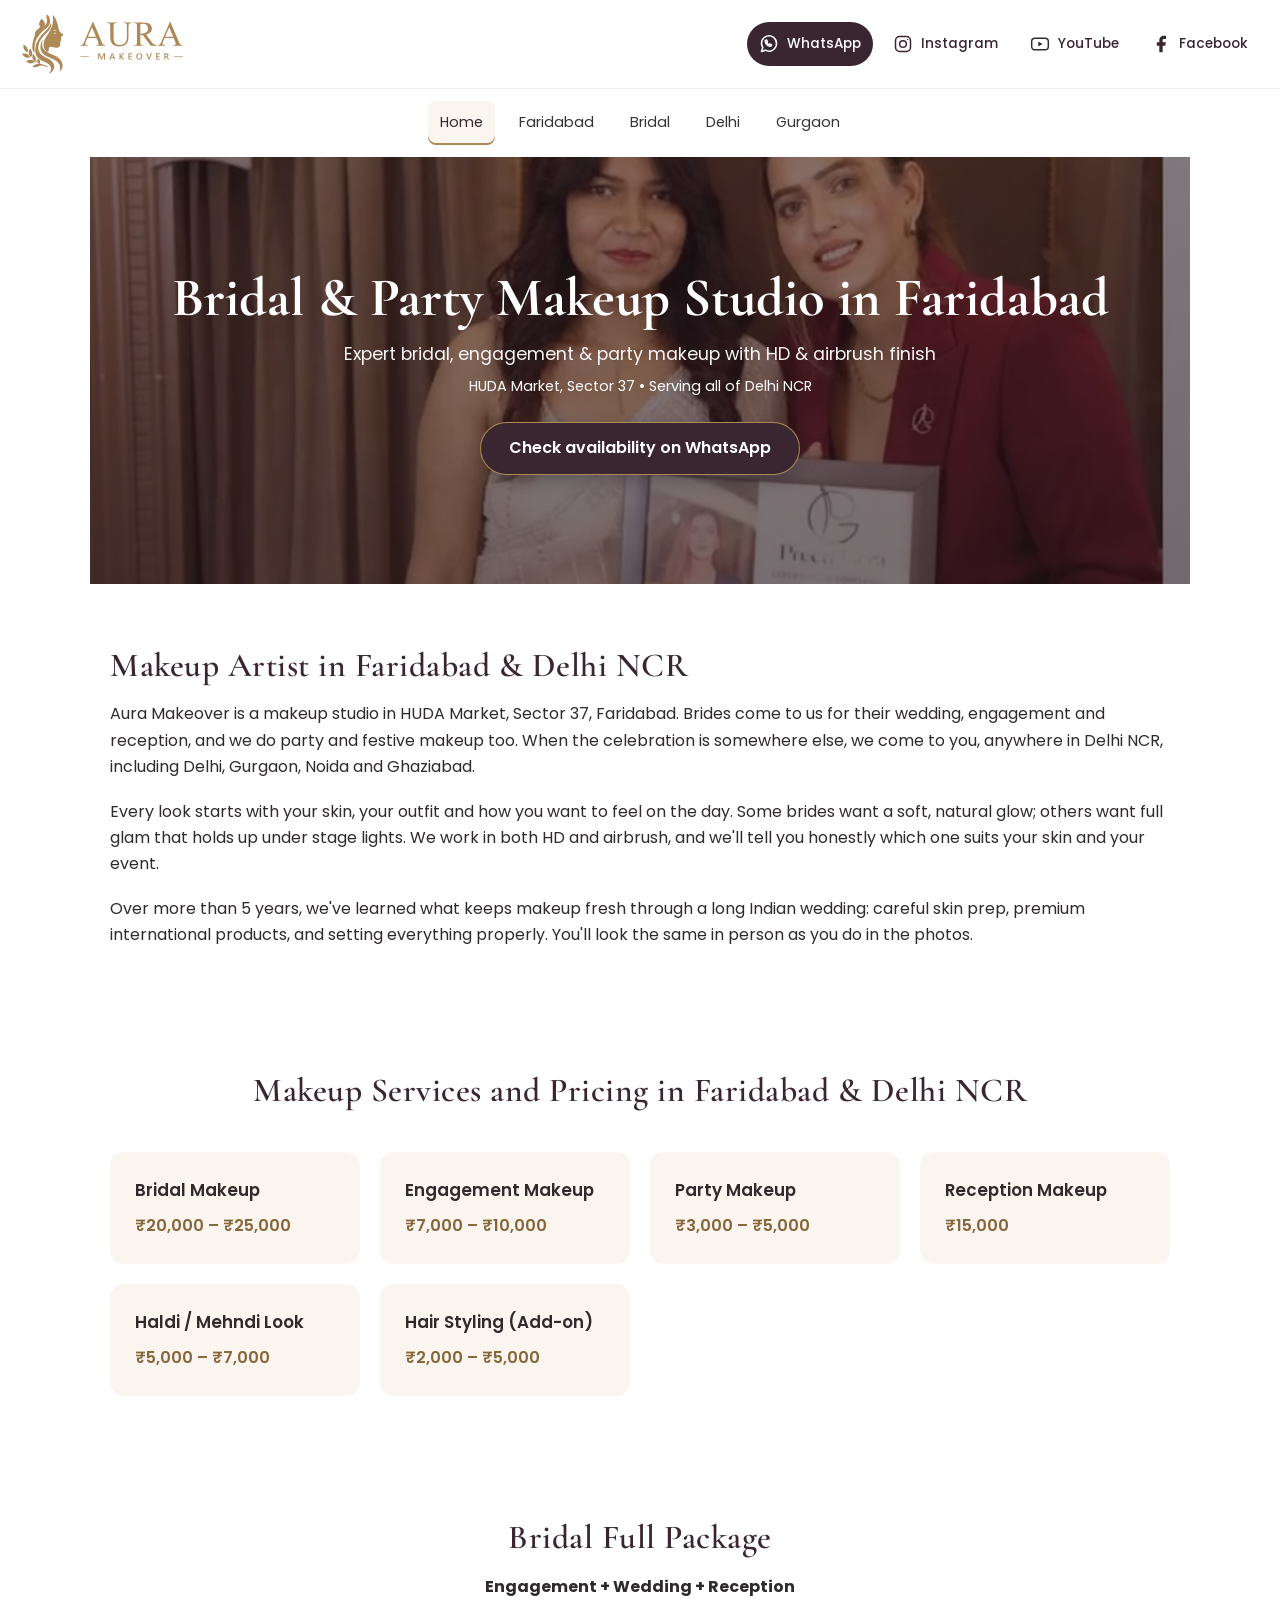
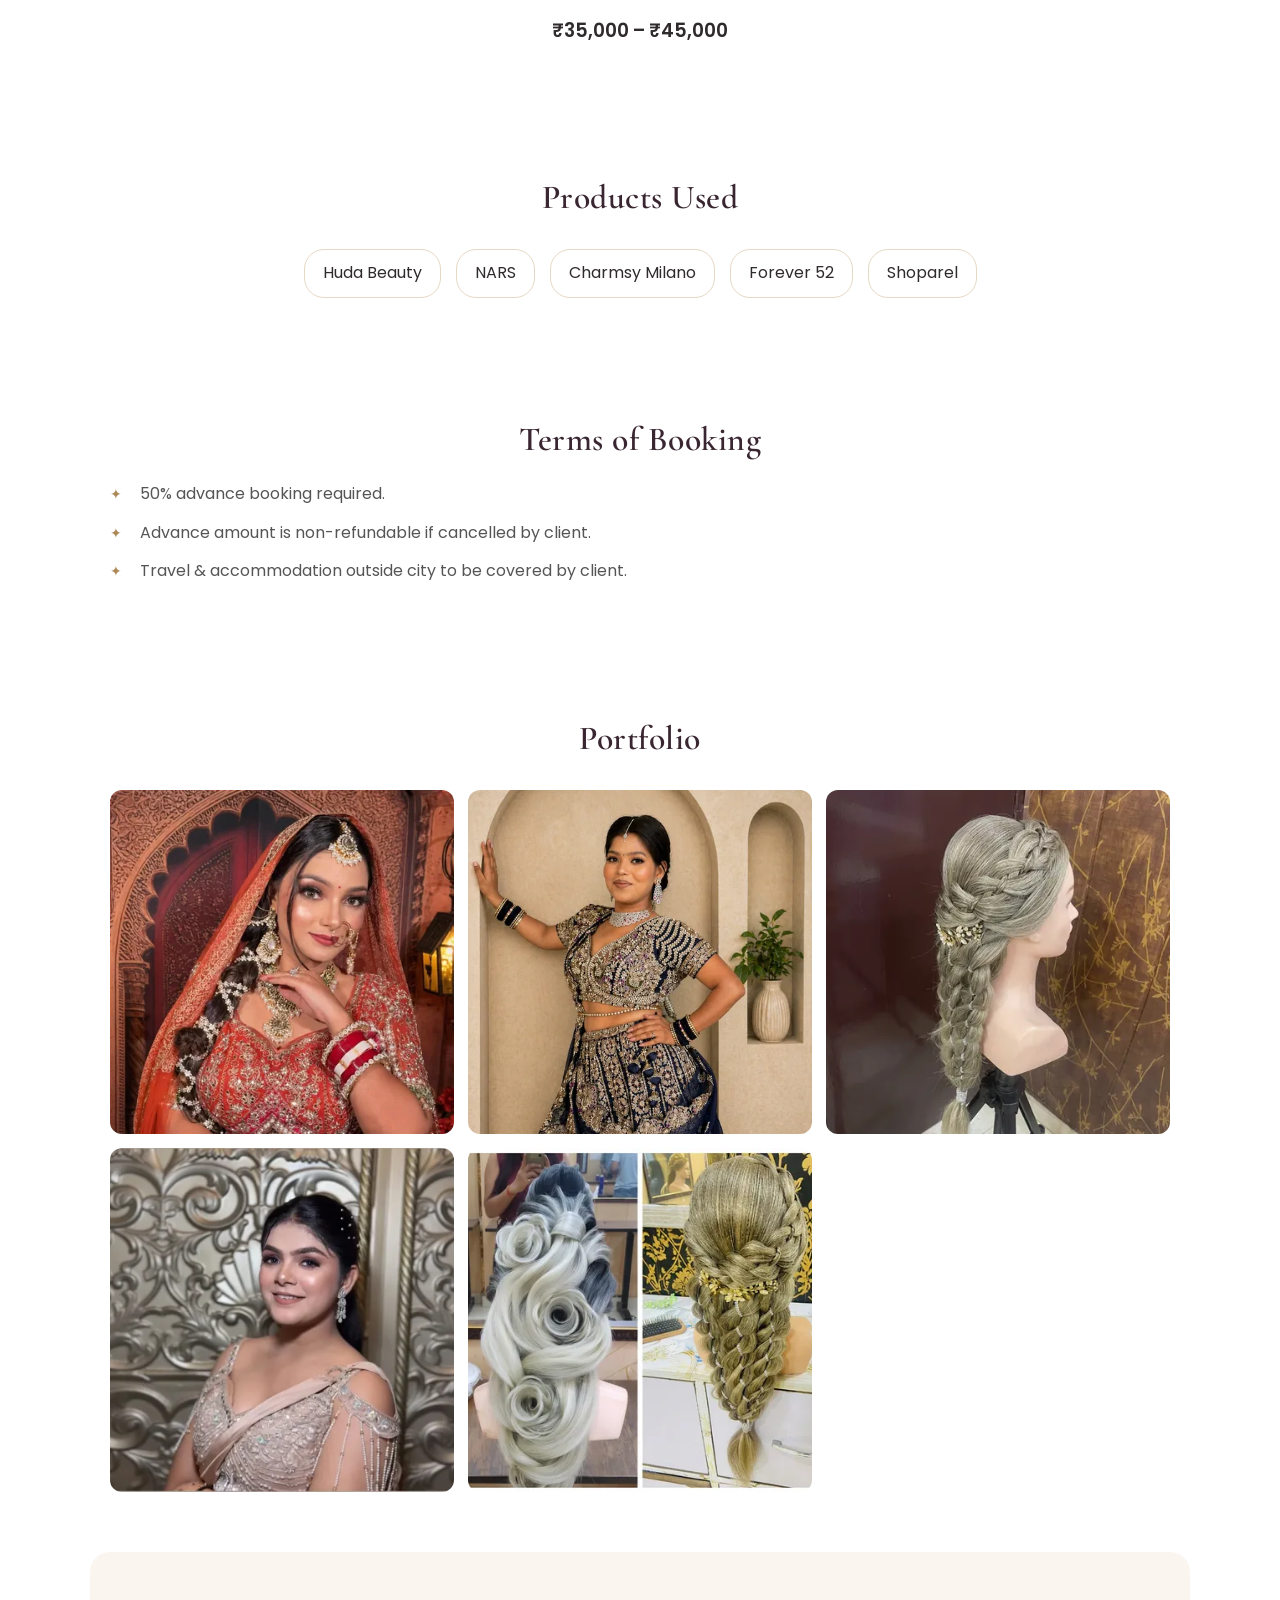
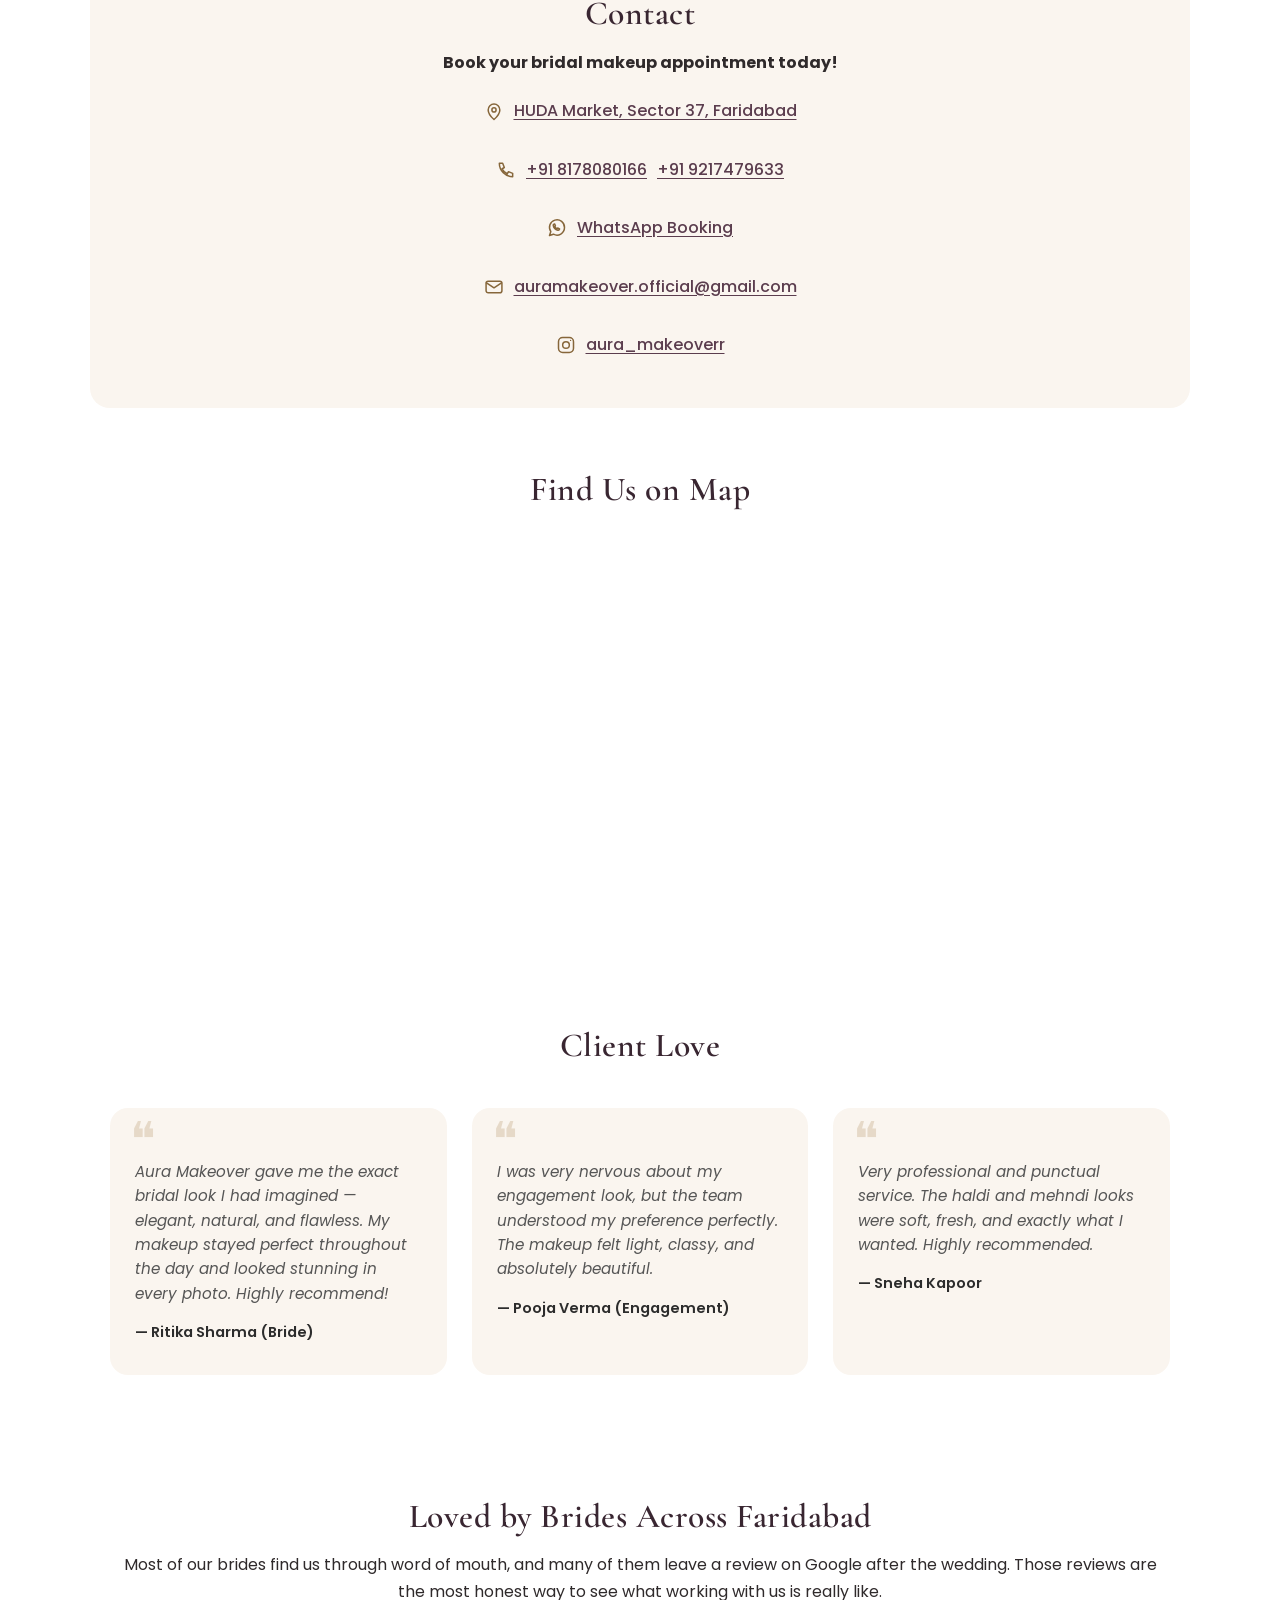
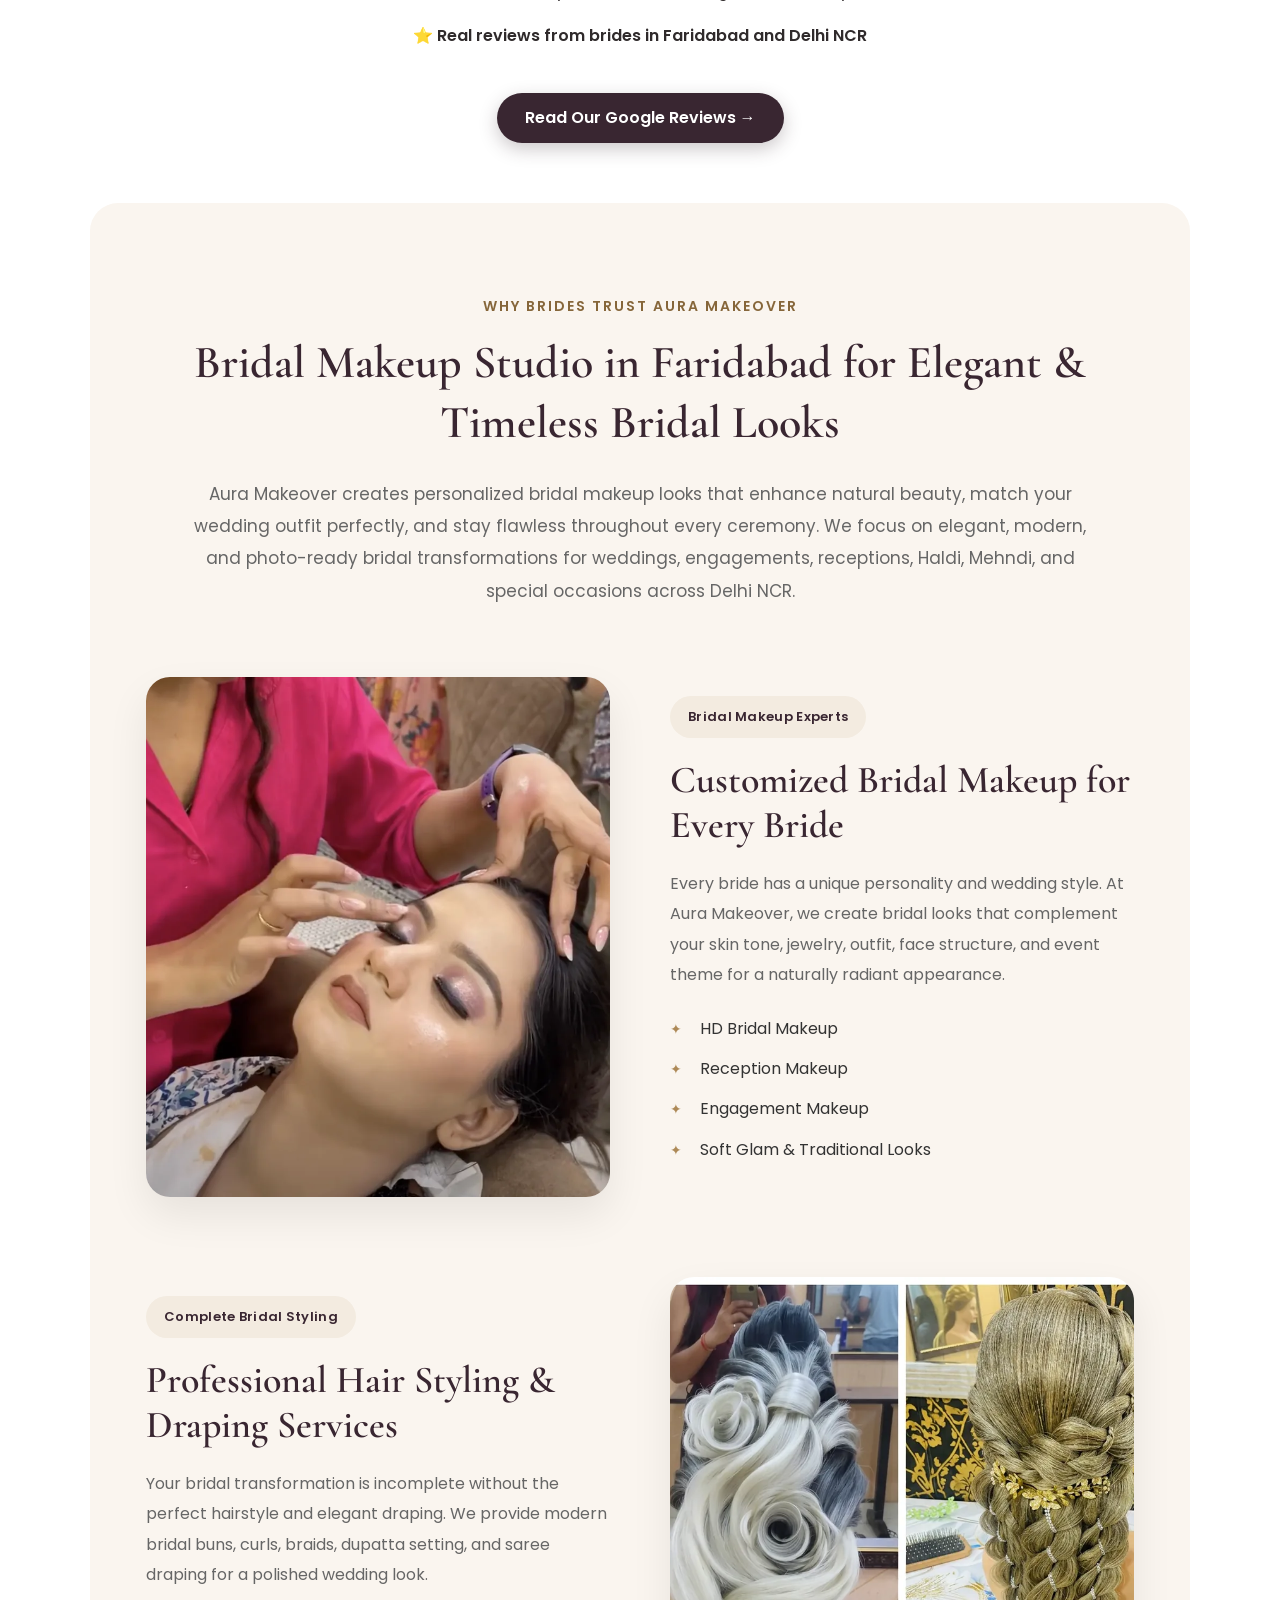
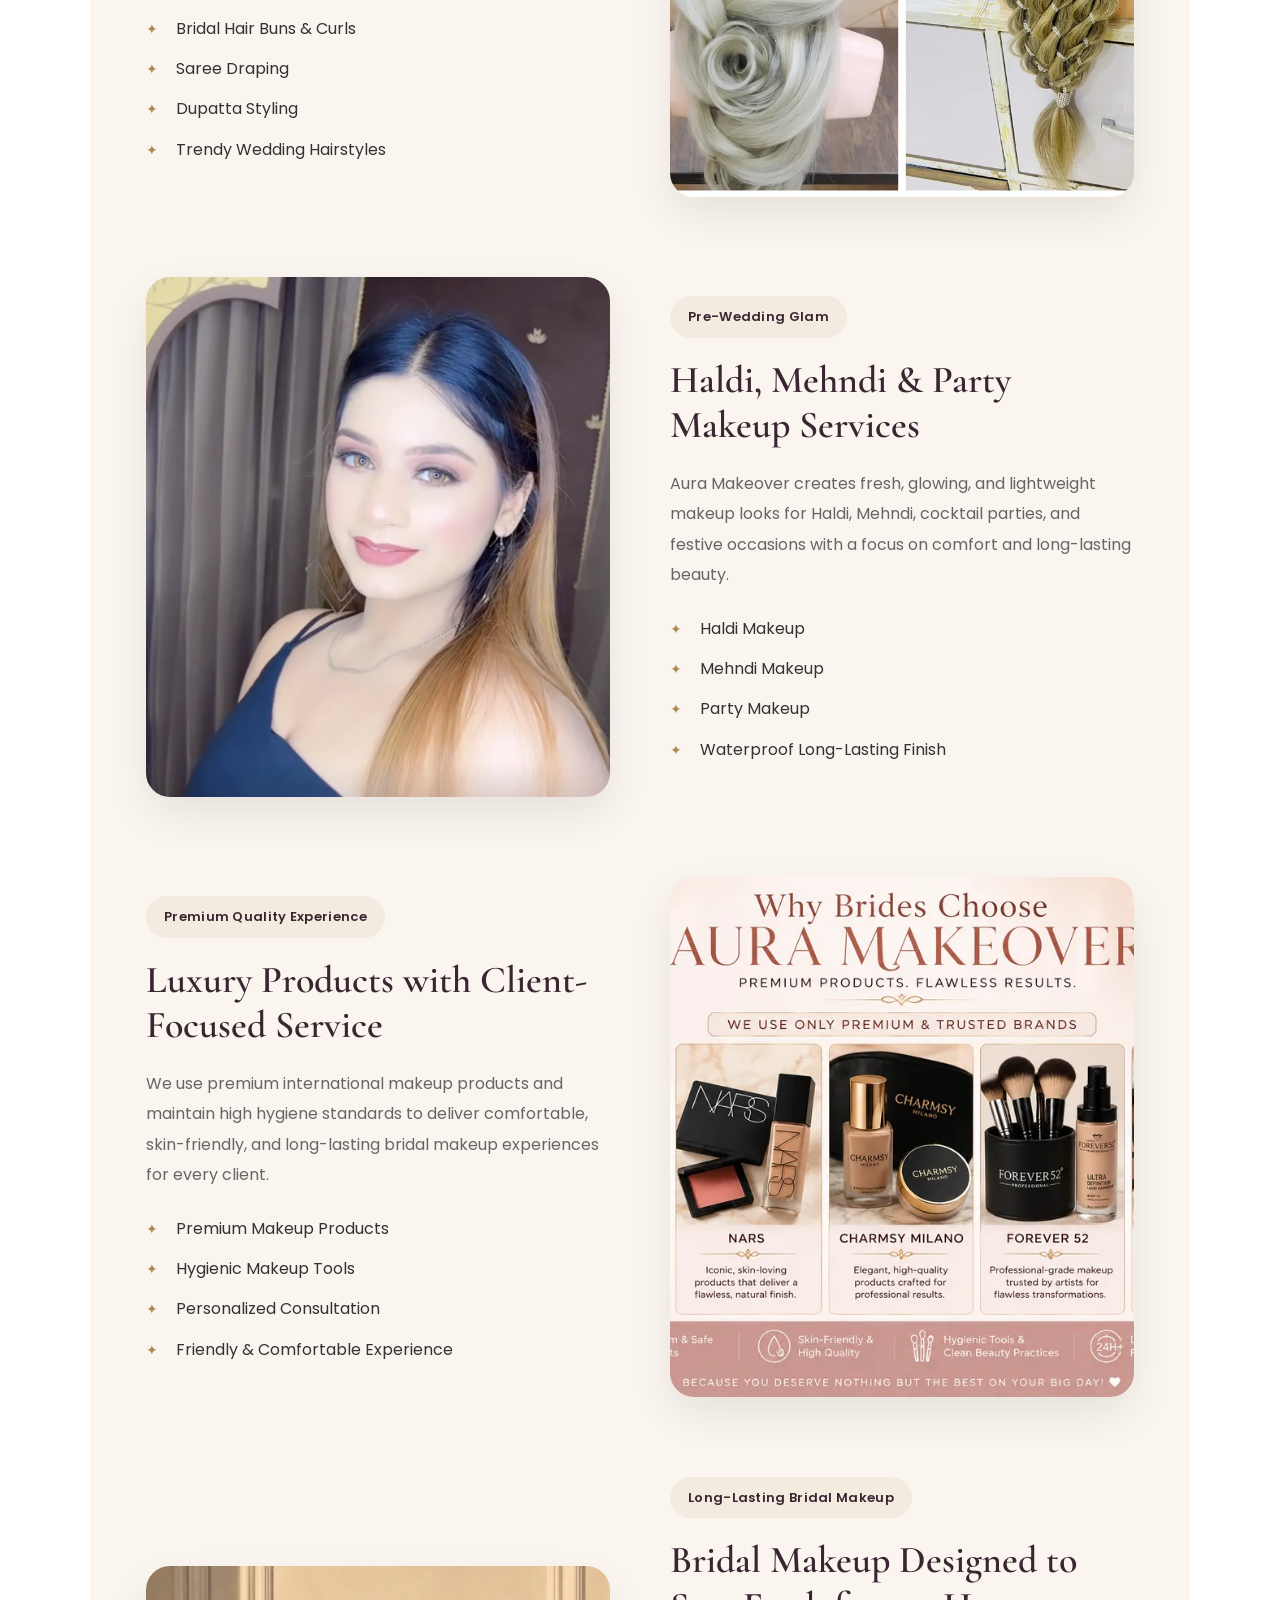
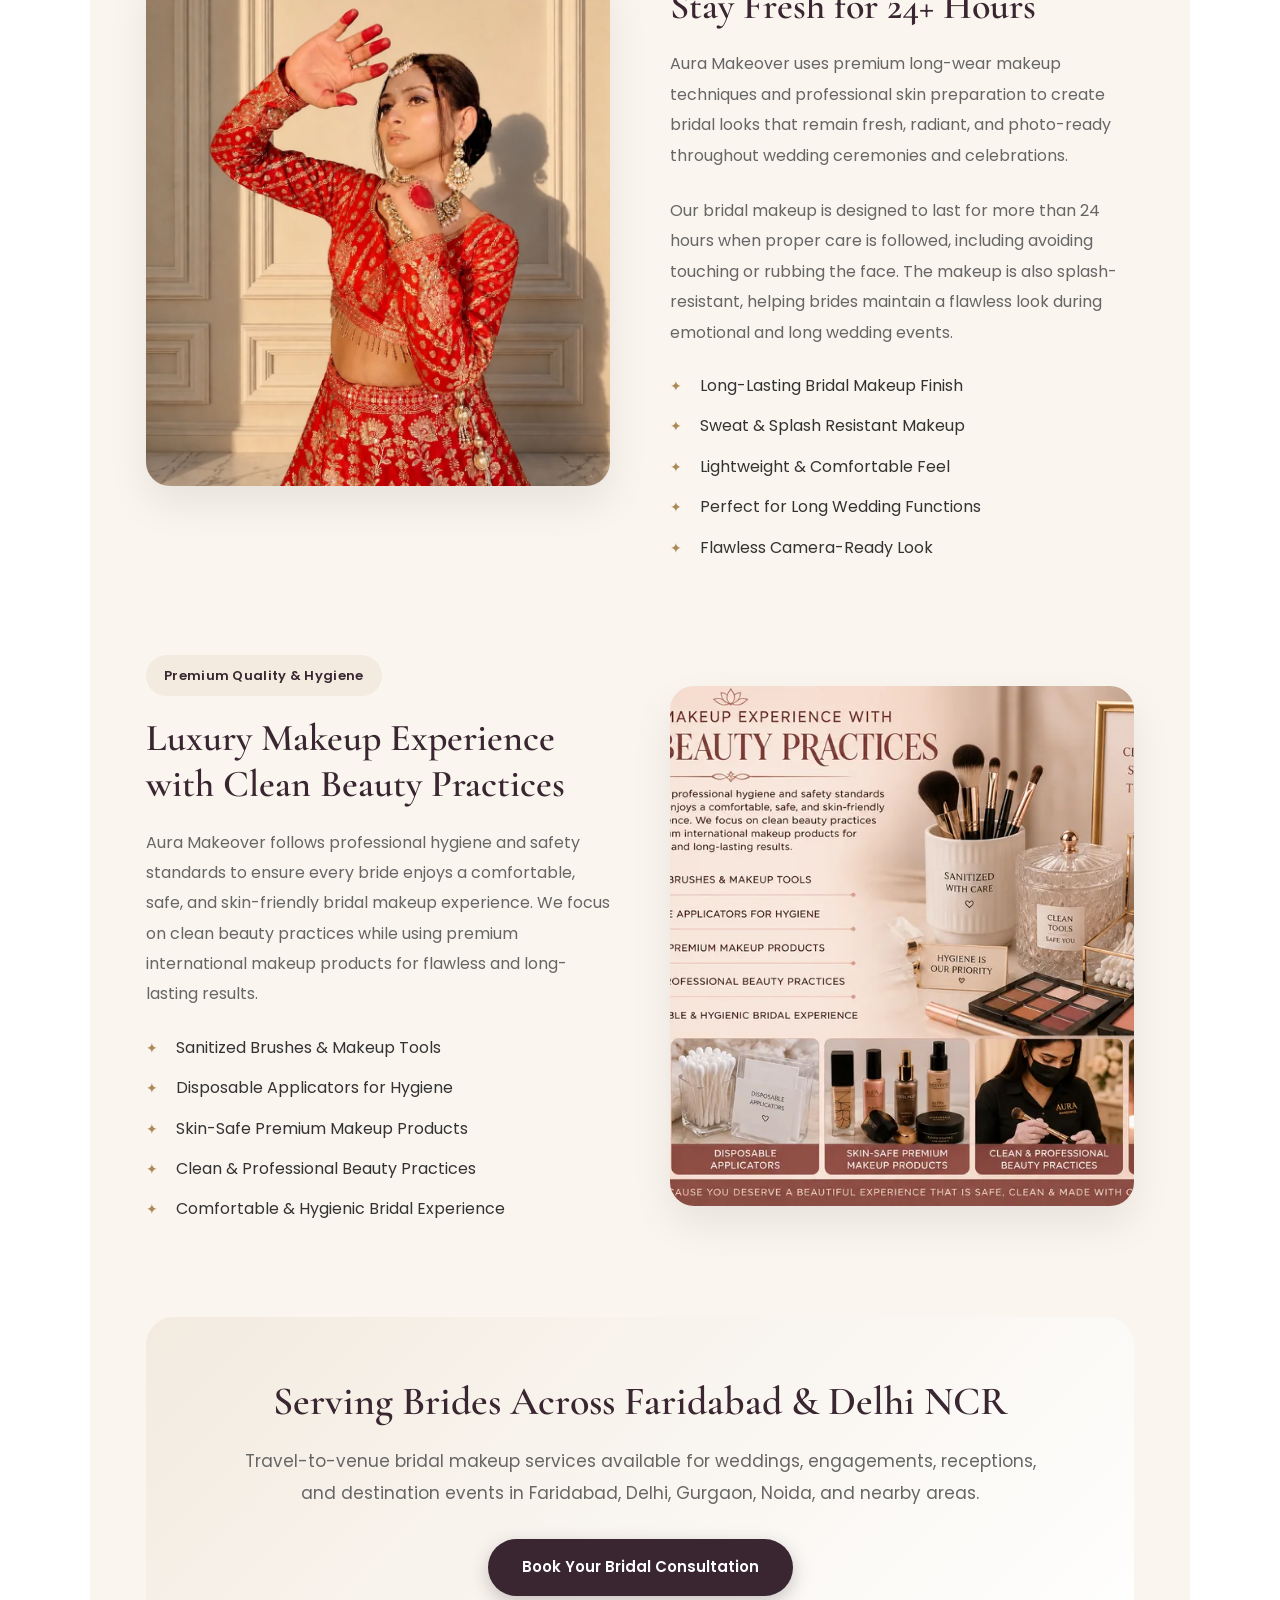
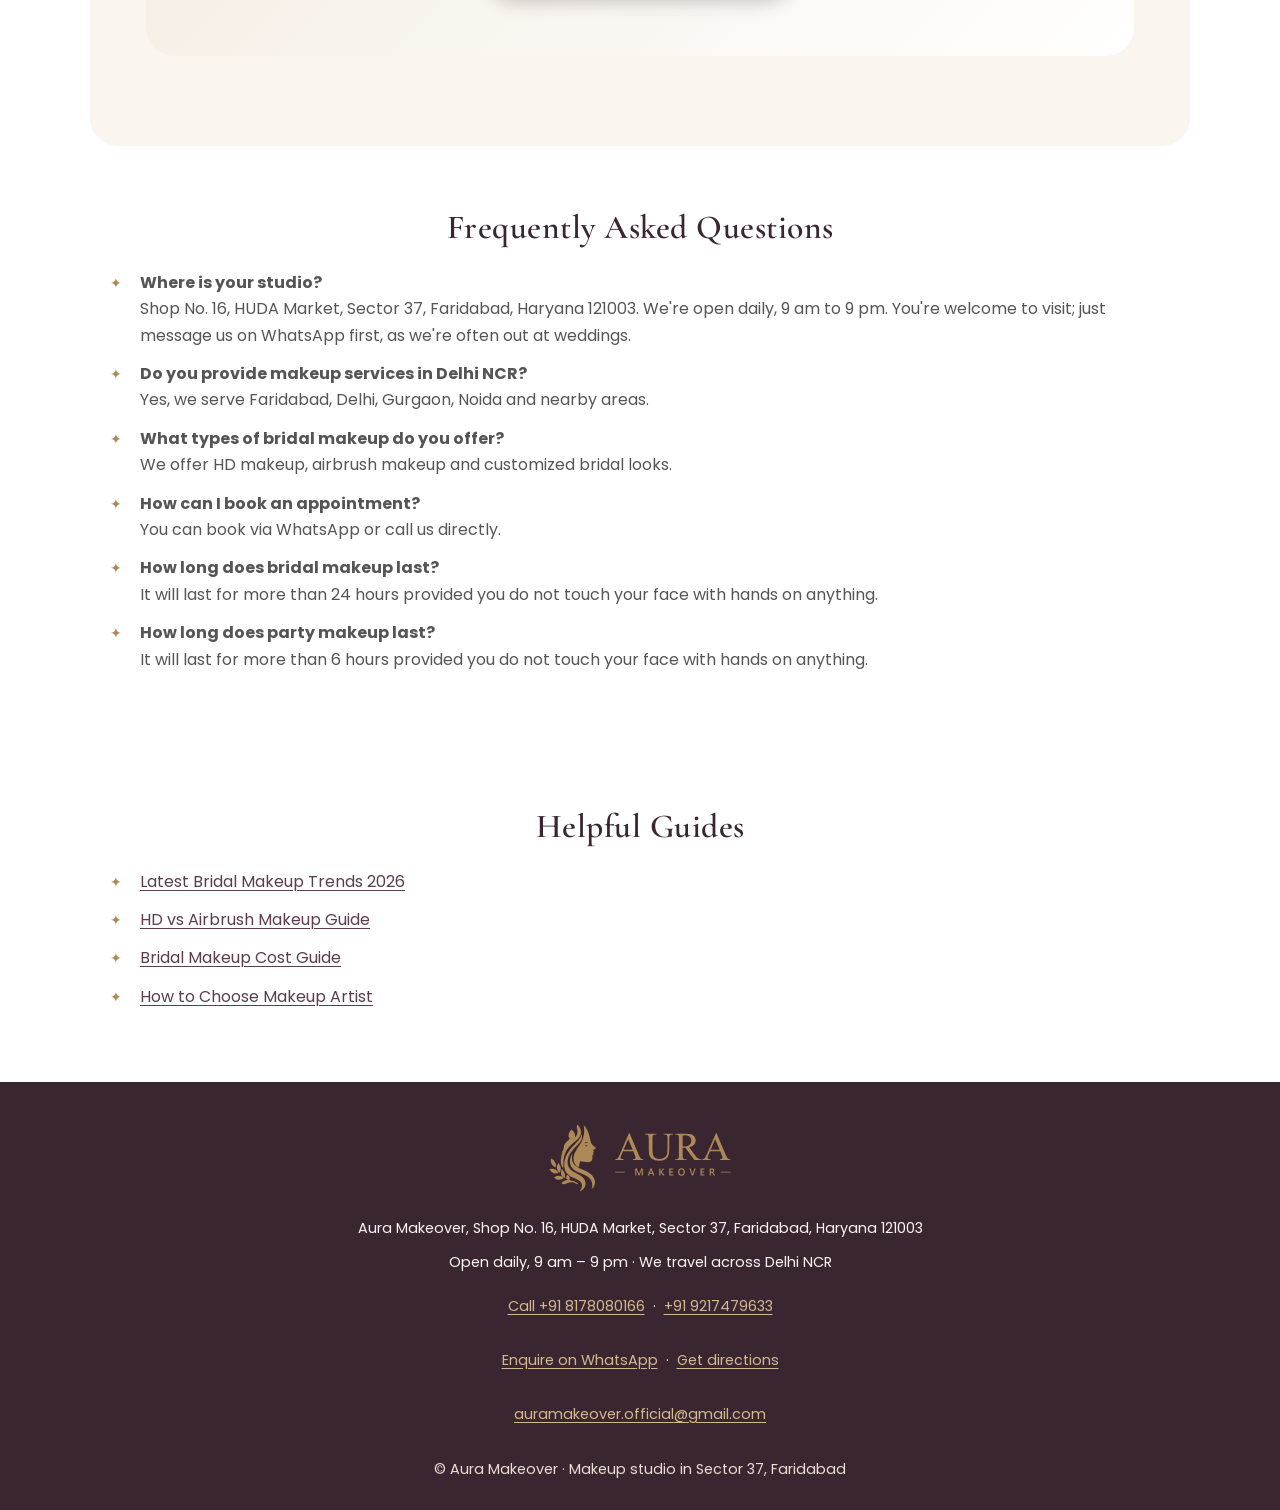
==== commit 757fbf05: "Rebrand to the storefront identity and clean up unused assets Adopt the storefront logo as the site'" ====
--- a/index.html
+++ b/index.html
@@ -12,22 +12,29 @@
 <meta name="robots" content="index, follow" />
 <link rel="canonical" href="https://auramakeover.in/" />
 
-<link rel="icon" href="favicon.ico">
+<link rel="icon" href="favicon.ico" sizes="48x48">
+<link rel="icon" href="favicon.svg" type="image/svg+xml">
+<link rel="apple-touch-icon" href="apple-touch-icon.png">
+<link rel="manifest" href="site.webmanifest">
+<meta name="theme-color" content="#392631">
 
 <meta property="og:title" content="Aura Makeover | Bridal &amp; Party Makeup Studio in Faridabad">
 <meta property="og:description" content="Bridal, engagement and party makeup from our studio in Sector 37, Faridabad. HD and airbrush finishes, and we travel to venues across Delhi NCR.">
 <meta property="og:type" content="website" />
 <meta property="og:url" content="https://auramakeover.in/" />
-<meta property="og:image" content="https://auramakeover.in/images/banner.jpeg" />
+<meta property="og:image" content="https://auramakeover.in/images/aura-makeover-share.jpg" />
+<meta property="og:image:width" content="1200" />
+<meta property="og:image:height" content="630" />
+<meta property="og:image:alt" content="Aura Makeover logo beside a bride in a navy and gold lehenga" />
 
 <meta name="twitter:card" content="summary_large_image" />
 <meta name="twitter:title" content="Aura Makeover | Bridal &amp; Party Makeup Studio in Faridabad">
 <meta name="twitter:description" content="Bridal, engagement and party makeup from our studio in Sector 37, Faridabad. HD and airbrush finishes, and we travel to venues across Delhi NCR.">
-<meta name="twitter:image" content="https://auramakeover.in/images/banner.jpeg" />
+<meta name="twitter:image" content="https://auramakeover.in/images/aura-makeover-share.jpg" />
 
 <link rel="preconnect" href="https://fonts.googleapis.com" />
 <link rel="preconnect" href="https://fonts.gstatic.com" crossorigin />
-<link href="https://fonts.googleapis.com/css2?family=Playfair+Display:wght@600;700&family=Poppins:wght@400;500;600&display=swap" rel="stylesheet" />
+<link href="https://fonts.googleapis.com/css2?family=Cormorant+Garamond:wght@500;600;700&family=Poppins:wght@400;500;600&display=swap" rel="stylesheet" />
 <link rel="preload" as="image" href="images/banner-960.webp" fetchpriority="high">
 <link rel="stylesheet" href="style.css">
 
@@ -37,6 +44,7 @@
   "@type": "BeautySalon",
   "name": "Aura Makeover",
   "image": "https://auramakeover.in/images/banner.jpeg",
+  "logo": "https://auramakeover.in/images/brand/aura-makeover-profile-1080.png",
   "url": "https://auramakeover.in/",
   "telephone": "+918178080166",
   "priceRange": "₹₹",
@@ -85,8 +93,7 @@
 
 <header class="top-bar">
   <div class="top-left">
-    <img src="favicon-96x96.png" width="45" height="45" alt="Aura Makeover logo" class="logo" />
-    <span class="brand-name">Aura Makeover</span>
+    <a href="./" class="logo-link"><img src="images/brand/aura-makeover-logo-gold.svg" width="165" height="64" alt="Aura Makeover home" class="logo" /></a>
   </div>
 
   <div class="top-right">
@@ -265,7 +272,7 @@
   <a href="https://maps.app.goo.gl/MC8ctfnPd83sNfoJ6"
      target="_blank"
      rel="noopener"
-     style="display:inline-block;margin-top:18px;padding:12px 24px;border-radius:30px;background:#95515c;color:#fff;text-decoration:none;font-weight:600;box-shadow:0 6px 18px rgba(183,110,121,0.35);">
+     class="btn">
     Read Our Google Reviews →
   </a>
 </section>
@@ -514,6 +521,7 @@
 
 </main>
 <footer>
+<img src="images/brand/aura-makeover-logo-gold.svg" width="186" height="72" alt="Aura Makeover" class="footer-logo" loading="lazy" decoding="async" />
 <nav class="footer-contact" aria-label="Contact Aura Makeover">
       <p>Aura Makeover, Shop No. 16, HUDA Market, Sector 37, Faridabad, Haryana 121003</p>
       <p>Open daily, 9 am – 9 pm · We travel across Delhi NCR</p>
--- a/style.css
+++ b/style.css
@@ -1,68 +1,36 @@
-:root { --primary:#95515c; --soft:#faf6f7; }
-body { font-family:'Poppins', sans-serif; margin:0; }
+/* Brand palette from the storefront logo. Gold is 3.2:1 on white, so it is
+   kept for decoration and large marks; --gold-deep is the text-safe gold, and
+   --gold-light the gold for text on plum. */
+:root {
+  --plum: #392631;
+  --plum-hover: #4f3644;
+  --plum-soft: #5b3d4e;
+  --gold: #ad8957;
+  --gold-deep: #86663a;
+  --gold-light: #d4b98f;
+  --cream: #faf5ef;
+  --cream-deep: #f3ebe0;
+  --primary: var(--plum);
+  --soft: var(--cream);
+}
+
+/* --- Base ---------------------------------------------------------------- */
 * { box-sizing: border-box; margin: 0; padding: 0; }
-
-.top-bar {
-display:flex; justify-content:space-between;
-padding:12px 20px; border-bottom:1px solid #eee;
-align-items:center;
-}
-
-.nav a {
-margin:0 10px;
-text-decoration:none;
-color:#333;
-font-size:0.9rem;
-}
-
-.hero {
-background:linear-gradient(rgba(0,0,0,.5),rgba(0,0,0,.5)),url("images/banner-960.webp") center/cover;
-color:#fff; text-align:center; padding:110px 20px;
-}
-
-    section {
-      padding: 60px 20px;
-      max-width: 1100px;
-      margin: auto;
-    }
-
-    .center { text-align: center; }
-
-    .hero {
-
-      background: linear-gradient(rgba(0,0,0,.45), rgba(0,0,0,.45)),
-        url("images/banner-960.webp") center/cover no-repeat;
-
-      color: #fff;
-      padding: 110px 20px;
-      text-align: center;
-    }
-
-    .hero h1 {
-      font-size: 3rem;
-      margin-bottom: 10px;
-    }
-
-    .hero p {
-      font-size: 1.1rem;
-      opacity: 0.95;
-    }
-
-   .btn {
-      display: inline-block;
-      margin-top: 25px;
-      padding: 12px 28px;
-      border-radius: 30px;
-      background: var(--primary);
-      color: #fff;
-      text-decoration: none;
-      font-weight: 600;
-      box-shadow: 0 6px 18px rgba(183,110,121,0.35);
-    }
-
-   ul {
+html { scroll-padding-top: 110px; }
+body { font-family: 'Poppins', sans-serif; color: #2f2a2b; line-height: 1.65; }
+img { max-width: 100%; }
+
+section {
+  padding: 60px 20px;
+  max-width: 1100px;
+  margin: auto;
+}
+
+.center,
+.text-center { text-align: center; }
+
+ul {
   list-style: none;
-  padding-left: 0;
   margin-top: 20px;
 }
 
@@ -78,649 +46,36 @@
   position: absolute;
   left: 0;
   top: 2px;
-  color: var(--primary);
+  color: var(--gold);
   font-size: 0.9rem;
 }
 
-    section h2 {
-  letter-spacing: 0.5px;
-}
-
-.grid {
-display:grid;
-grid-template-columns:repeat(auto-fit,minmax(250px,1fr));
-gap:20px;
-margin-top:30px;
-}
-
-.card {
-background:var(--soft);
-padding:25px;
-border-radius:12px;
-}
-
-.gallery {
-display:grid;
-grid-template-columns:repeat(auto-fit,minmax(160px,1fr));
-gap:12px;
-margin-top:30px;
-}
-
-.gallery img {
-width:100%;
-height:220px;
-object-fit:cover;
-border-radius:12px;
-}
-
-footer {
-text-align:center;
-padding:25px;
-background:#faf6f7;
-}
-
-    .grid {
-      display: grid;
-      grid-template-columns: repeat(auto-fit, minmax(250px, 1fr));
-      gap: 20px;
-      margin-top: 40px;
-    }
-
-    .card {
-      background: var(--soft);
-      padding: 25px;
-      border-radius: 14px;
-    }
-
-    .price {
-      margin-top: 8px;
-      font-weight: 600;
-    }
-
-    .gallery {
-      display: grid;
-      grid-template-columns: repeat(auto-fit, minmax(160px, 1fr));
-      gap: 12px;
-      margin-top: 35px;
-    }
-
-    .gallery img {
-      width: 100%;
-      height: 220px;
-      object-fit: cover;
-      border-radius: 12px;
-    }
-
-    .brands {
-      display: flex;
-      flex-wrap: wrap;
-      justify-content: center;
-      gap: 15px;
-      margin-top: 30px;
-    }
-
-    .brand {
-      padding: 10px 18px;
-      border: 1px solid #ddd;
-      border-radius: 20px;
-    }
-
-    .contact {
-      background: var(--soft);
-      border-radius: 20px;
-      padding: 40px 20px;
-    }
-
-    footer {
-      text-align: center;
-      padding: 25px;
-      font-size: 0.9rem;
-      color: #666;
-    }
-
-    @media (max-width: 600px) {
-      .hero h1 { font-size: 2.2rem; }
-      section { padding: 45px 18px; }
-    }
-
-@media (max-width: 600px) {
-  .brand-name {
-    display: none;
-  }
-}
-
-    @media (max-width: 600px) {
-  .hero {
-    padding: 90px 20px;
-  }
-}
-
-    .testimonial-grid {
-  display: grid;
-  grid-template-columns: repeat(auto-fit, minmax(260px, 1fr));
-  gap: 25px;
-  margin-top: 40px;
-}
-
-.testimonial-card {
-  background: #faf6f7;
-  padding: 30px 25px;
-  border-radius: 18px;
-  position: relative;
-  text-align: left;
-}
-
-.testimonial-card p {
-  font-style: italic;
-  color: #555;
-  font-size: 0.95rem;
-  line-height: 1.6;
-}
-
-.testimonial-card .quote {
-  font-size: 3rem;
-  color: var(--primary);
-  position: absolute;
-  top: 10px;
-  left: 15px;
-  opacity: 0.25;
-}
-
-.client-name {
-  margin-top: 15px;
-  font-weight: 600;
-  color: #2c2c2c;
-  font-size: 0.9rem;
-}
-
-.top-bar {
-  width: 100%;
-  background: #fff;
-  border-bottom: 1px solid #eee;
-  display: flex;
-  justify-content: center;
-  gap: 30px;
-  padding: 10px 15px;
-  position: sticky;
-  top: 0;
-  z-index: 1000;
-}
-
-.top-bar a {
-  align-items: center;
-  gap: 8px;
-  font-size: 0.85rem;
-  font-weight: 500;
-  color: #2c2c2c;
-  text-decoration: none;
-}
-
-.top-bar a:hover {
-  color: var(--primary);
-}
-
-    .top-bar {
-  justify-content: space-between;
-  padding: 10px 20px;
-}
-
-.top-left {
-  display: flex;
-  align-items: center;
-  gap: 10px;
-}
-
-.logo {
-  width: 45px;
-  height: 45px;
-}
-
-.brand-name {
-  font-family: 'Playfair Display', serif;
-  font-size: 0.95rem;
-  font-weight: 600;
-  color: #2c2c2c;
-}
-
-.top-right {
-  display: flex;
-  gap: 20px;
-}
-
-    .contact p {
-  display: flex;
-  justify-content: center;
-  align-items: center;
-  gap: 10px;
-  margin: 12px 0;
-  font-weight: 500;
-}
-
-.contact .contact-icon {
-  color: var(--primary);
-  vertical-align: -4px;
-}
-
-.contact a {
-  color: #2c2c2c;
-  text-decoration: none;
-}
-
-.contact a:hover {
-  color: var(--primary);
-}
-
-.aura-why-section {
-  padding: 90px 0;
-  background: #fffaf8;
-}
-
-.aura-heading {
-  max-width: 900px;
-  margin: 0 auto 70px;
-}
-
-.aura-heading .sub-title {
-  display: inline-block;
-  color: #925d38;
-  font-size: 14px;
-  font-weight: 600;
-  letter-spacing: 2px;
-  text-transform: uppercase;
-  margin-bottom: 15px;
-}
-
-.aura-heading h2 {
-  font-size: 42px;
-  line-height: 1.3;
-  color: #1f1f1f;
-  margin-bottom: 25px;
-  font-weight: 700;
-}
-
-.aura-heading p {
-  font-size: 17px;
-  line-height: 1.9;
-  color: #666;
-}
-
-.aura-feature-row {
-  display: flex;
-  align-items: center;
-  gap: 70px;
-  margin-bottom: 90px;
-}
-
-.aura-feature-row.reverse {
-  flex-direction: row-reverse;
-}
-
-.aura-feature-image {
-  flex: 1;
-}
-
-.aura-feature-image img {
-  width: 100%;
-  height: 100%;
-  object-fit: cover;
-  border-radius: 24px;
-  box-shadow: 0 18px 40px rgba(0,0,0,0.08);
-}
-
-.aura-feature-content {
-  flex: 1;
-}
-
-.feature-badge {
-  display: inline-block;
-  background: #f8e8df;
-  color: #8a512c;
-  padding: 10px 18px;
-  font-size: 13px;
-  font-weight: 600;
-  margin-bottom: 20px;
-}
-
-.aura-feature-content h3 {
-  font-size: 34px;
-  color: #222;
-  margin-bottom: 20px;
-  line-height: 1.4;
-}
-
-.aura-feature-content p {
-  font-size: 16px;
-  line-height: 1.9;
-  color: #666;
-  margin-bottom: 25px;
-}
-
-.aura-feature-content ul {
-  padding: 0;
-  margin: 0;
-  list-style: none;
-}
-
-.aura-feature-content ul li {
-  margin-bottom: 14px;
-  font-size: 16px;
-  color: #333;
-}
-
-.aura-bottom-box {
-  background: linear-gradient(135deg, #f9ede5, #fff);
-  padding: 60px 40px;
-  border-radius: 28px;
-  margin-top: 30px;
-}
-
-.aura-bottom-box h3 {
-  font-size: 36px;
-  margin-bottom: 20px;
-  color: #1f1f1f;
-}
-
-.aura-bottom-box p {
-  max-width: 800px;
-  margin: 0 auto 30px;
-  font-size: 17px;
-  line-height: 1.9;
-  color: #666;
-}
-
-.aura-btn {
-  display: inline-block;
-  padding: 16px 34px;
-  background: #925d38;
-  color: #fff;
-  border-radius: 50px;
-  text-decoration: none;
-  font-size: 15px;
-  font-weight: 600;
-  transition: 0.3s ease;
-}
-
-.aura-btn:hover {
-  background: #784a2b;
-  color: #fff;
-}
-
-@media(max-width: 991px){
-
-  .aura-feature-row,
-  .aura-feature-row.reverse {
-    flex-direction: column;
-  }
-
-  .aura-heading h2 {
-    font-size: 32px;
-  }
-
-  .aura-feature-content h3 {
-    font-size: 28px;
-  }
-
-  .aura-feature-image img {
-    height: 420px;
-  }
-
-  .aura-bottom-box h3 {
-    font-size: 28px;
-  }
-}
-
-.aura-feature-row {
-  display: flex;
-  align-items: center;
-  gap: 60px;
-  margin-bottom: 80px;
-}
-
-.aura-feature-image,
-.aura-feature-content {
-  flex: 1;
-  min-width: 0;
-}
-
-.aura-feature-content,
-.aura-heading,
-.aura-bottom-box {
-  word-wrap: break-word;
-  overflow-wrap: break-word;
-}
-
-.aura-feature-image img {
-  width: 100%;
-  height: 520px;
-  object-fit: cover;
-  border-radius: 24px;
-  display: block;
-}
-
-@media (max-width: 991px) {
-
-  .aura-why-section {
-    padding: 70px 20px;
-  }
-
-  .aura-feature-row,
-  .aura-feature-row.reverse {
-    flex-direction: column;
-    gap: 35px;
-    margin-bottom: 70px;
-  }
-
-  .aura-heading {
-    margin-bottom: 50px;
-  }
-
-  .aura-heading h2 {
-    font-size: 34px;
-    line-height: 1.4;
-  }
-
-  .aura-heading p {
-    font-size: 16px;
-    line-height: 1.8;
-  }
-
-  .aura-feature-content h3 {
-    font-size: 28px;
-    line-height: 1.4;
-  }
-
-  .aura-feature-content p {
-    font-size: 15px;
-    line-height: 1.8;
-  }
-
-  .aura-feature-image img {
-    height: auto;
-    max-height: 450px;
-  }
-
-  .aura-bottom-box {
-    padding: 45px 25px;
-  }
-
-  .aura-bottom-box h3 {
-    font-size: 28px;
-    line-height: 1.4;
-  }
-}
-
-@media (max-width: 767px) {
-
-  .aura-why-section {
-    padding: 55px 15px;
-  }
-
-  .aura-heading {
-    margin-bottom: 40px;
-  }
-
-  .aura-heading .sub-title {
-    font-size: 12px;
-    letter-spacing: 1px;
-  }
-
-  .aura-heading h2 {
-    font-size: 28px;
-    line-height: 1.4;
-    margin-bottom: 18px;
-  }
-
-  .aura-heading p {
-    font-size: 15px;
-    line-height: 1.8;
-  }
-
-  .aura-feature-row {
-    gap: 28px;
-    margin-bottom: 55px;
-  }
-
-  .feature-badge {
-    font-size: 11px;
-    padding: 8px 14px;
-  }
-
-  .aura-feature-content h3 {
-    font-size: 24px;
-    line-height: 1.5;
-    margin-bottom: 15px;
-  }
-
-  .aura-feature-content p {
-    font-size: 15px;
-    line-height: 1.8;
-    margin-bottom: 18px;
-  }
-
-  .aura-feature-content ul li {
-    font-size: 14px;
-    line-height: 1.7;
-    margin-bottom: 10px;
-  }
-
-  .aura-feature-image img {
-    width: 100%;
-    height: auto;
-    max-height: 320px;
-    border-radius: 18px;
-  }
-
-  .aura-bottom-box {
-    padding: 35px 20px;
-    border-radius: 20px;
-  }
-
-  .aura-bottom-box h3 {
-    font-size: 24px;
-    line-height: 1.5;
-  }
-
-  .aura-bottom-box p {
-    font-size: 15px;
-    line-height: 1.8;
-  }
-
-  .aura-btn {
-    width: 100%;
-    text-align: center;
-    padding: 14px 20px;
-    font-size: 14px;
-  }
-}
-
-@media (max-width: 480px) {
-
-  .aura-heading h2 {
-    font-size: 24px;
-  }
-
-  .aura-feature-content h3 {
-    font-size: 21px;
-  }
-
-  .aura-feature-image img {
-    max-height: 445px;
-  }
-
-  .aura-bottom-box h3 {
-    font-size: 21px;
-  }
-
-  .aura-feature-content ul li {
-    font-size: 13.5px;
-  }
-}
-
-/* Shared navigation and accessibility improvements. */
-html { scroll-padding-top: 110px; }
-img { max-width: 100%; }
-.nav { display: flex; flex-wrap: wrap; justify-content: center; align-items: center; gap: 8px 12px; width: 100%; padding: 12px 18px; }
-.nav a { display: inline-flex; align-items: center; min-height: 44px; margin: 0; padding: 8px 12px; border-radius: 8px; }
-.nav a:hover, .nav a[aria-current="page"] { background: var(--soft); color: #783e48; }
-.top-bar { flex-wrap: nowrap; gap: 16px; }
-.top-left { flex-shrink: 0; }
-.top-right { align-items: center; flex-wrap: nowrap; gap: 8px; }
-.top-bar .social-link { display: inline-flex; justify-content: center; align-items: center; gap: 8px; min-width: 44px; min-height: 44px; padding: 10px 12px; border-radius: 999px; color: #783e48; white-space: nowrap; transition: background-color .15s ease; }
-.social-icon { display: block; flex: 0 0 20px; }
-.top-bar .social-link:hover { background: #f6e9ec; color: #783e48; }
-.top-bar .social-whatsapp { background: #95515c; color: #fff; }
-.top-bar .social-whatsapp:hover { background: #783e48; color: #fff; }
-
-.top-bar a { display: inline-flex; min-height: 44px; }
-.contact p { flex-wrap: wrap; }
-.contact a, .footer-contact a { overflow-wrap: anywhere; }
-.footer-contact { color: #333; margin-bottom: 20px; line-height: 1.8; }
-.footer-contact p { margin-bottom: 8px; }
-.footer-contact a { color: #783e48; text-underline-offset: 3px; }
 .skip-link { position: fixed; top: 8px; left: 8px; padding: 12px 18px; background: #fff; color: #222; z-index: 2000; transform: translateY(-200%); }
 .skip-link:focus { transform: translateY(0); }
 a:focus-visible { outline: 3px solid #185b86; outline-offset: 4px; }
-.bridal-gallery { grid-template-columns: repeat(3, minmax(0, 1fr)); }
-.bridal-gallery img { height: auto; aspect-ratio: 4 / 5; object-fit: cover; }
-.mobile-actions { display: none; }
-@media (max-width: 600px) {
-  html { scroll-padding-top: 12px; }
-  body { padding-bottom: calc(64px + env(safe-area-inset-bottom)); }
-  .top-bar { position: static; flex-wrap: wrap; justify-content: center; gap: 8px; padding: 10px 14px 14px; }
-  .top-left { flex: 0 0 100%; justify-content: center; }
-  .brand-name { display: inline; }
-  .top-right { display: grid; grid-template-columns: minmax(0, 1fr) repeat(3, 44px); width: min(100%, 300px); gap: 8px; }
-  .top-bar .social-whatsapp { width: 100%; }
-  .nav { gap: 4px; padding: 8px; }
-  .nav a { font-size: .85rem; padding: 8px; }
-  .hero h1 { font-size: clamp(1.8rem, 7vw, 2.2rem); overflow-wrap: break-word; }
-  .grid, .testimonial-grid { grid-template-columns: minmax(0, 1fr); }
-  .bridal-gallery { grid-template-columns: 1fr; }
-  .aura-feature-image { width: 100%; }
-  .aura-feature-image img { height: auto; max-height: none; }
-  .btn, .aura-btn { max-width: 100%; white-space: normal; }
-  .mobile-actions { position: fixed; bottom: 0; left: 0; right: 0; z-index: 1100; display: grid; grid-template-columns: 1fr 1fr; gap: 10px; padding: 8px 12px calc(8px + env(safe-area-inset-bottom)); border-top: 1px solid #e2d4d7; background: #fff; }
-  .mobile-actions a { display: flex; justify-content: center; align-items: center; min-height: 44px; padding: 8px; border-radius: 8px; background: #95515c; color: #fff; text-decoration: none; font-size: .85rem; font-weight: 600; }
-}
-@media (prefers-reduced-motion: reduce) {
-  *, *::before, *::after { scroll-behavior: auto !important; transition: none !important; animation: none !important; }
-}
-
-/* Compact social controls keep the tablet header on one line. */
-@media (max-width: 1000px) {
-  .top-bar .social-link:not(.social-whatsapp) .social-label { display: none; }
-  .top-bar .social-link:not(.social-whatsapp) { width: 44px; height: 44px; padding: 0; background: #faf0f2; }
-  .top-bar .social-link:not(.social-whatsapp):hover { background: #efdae0; }
-  .brand-name { display: inline; }
-}
+
+/* ---------------------------------------------------------------------------
+   Typography.
+   Headings use Cormorant Garamond, a classical Roman serif that echoes the
+   lettering of the storefront wordmark. Its x-height is small, so headings are
+   set a size larger than a typical sans would need. Poppins stays for body copy.
+   --------------------------------------------------------------------------- */
+h1, h2 {
+  font-family: 'Cormorant Garamond', Georgia, 'Times New Roman', serif;
+  font-weight: 600;
+  letter-spacing: 0;
+  color: var(--plum);
+}
+
+h3 { font-weight: 600; }
+
+section h2 { letter-spacing: 0.5px; }
+main section h2 { font-size: 2.1rem; }
 
 /* ---------------------------------------------------------------------------
    Prose rhythm.
-   The `* { margin: 0 }` reset at the top of this file strips margins from every
-   heading and paragraph, so headings ended up touching the text above and below
-   them and consecutive paragraphs ran together as one block. Restore spacing for
-   prose inside <main>. Declared last so these win over the earlier duplicate
-   rules for the same elements.
+   The `* { margin: 0 }` reset strips margins from every heading and paragraph,
+   so restore spacing for prose inside <main>.
    `.contact p` and the `.aura-*` content keep their own spacing: the first is
    more specific, and the second sits inside .container rather than directly
    under <section>, so neither is matched here.
@@ -734,65 +89,397 @@
    without doubling up on the paragraph margin before it. */
 main section > h2:not(:first-child) { margin-top: 36px; }
 
-/* The hero tagline lines read as one unit under the h1, so they want a tighter
+/* Unstyled in-content links (e.g. Helpful Guides) were browser-default blue. */
+main a:not([class]) { color: var(--plum-soft); text-underline-offset: 3px; }
+main a:not([class]):hover { color: var(--plum); }
+
+/* --- Header -------------------------------------------------------------- */
+.top-bar {
+  width: 100%;
+  display: flex;
+  flex-wrap: nowrap;
+  justify-content: space-between;
+  align-items: center;
+  gap: 16px;
+  padding: 10px 20px;
+  background: #fff;
+  border-bottom: 1px solid #eee;
+  position: sticky;
+  top: 0;
+  z-index: 1000;
+}
+
+.top-bar a {
+  display: inline-flex;
+  align-items: center;
+  gap: 8px;
+  min-height: 44px;
+  font-size: 0.85rem;
+  font-weight: 500;
+  color: #2c2c2c;
+  text-decoration: none;
+}
+
+.top-bar a:hover { color: var(--primary); }
+
+.top-left {
+  display: flex;
+  flex-shrink: 0;
+  align-items: center;
+  gap: 10px;
+}
+
+/* The wordmark carries the name, so there is no separate text label. */
+.logo {
+  display: block;
+  width: auto;
+  height: 64px;
+}
+
+.top-bar .logo-link { padding: 2px 0; }
+
+.top-right {
+  display: flex;
+  flex-wrap: nowrap;
+  align-items: center;
+  gap: 8px;
+}
+
+.top-bar .social-link { display: inline-flex; justify-content: center; align-items: center; gap: 8px; min-width: 44px; min-height: 44px; padding: 10px 12px; border-radius: 999px; color: var(--plum); white-space: nowrap; transition: background-color .15s ease; }
+.social-icon { display: block; flex: 0 0 20px; }
+.top-bar .social-link:hover { background: var(--cream-deep); color: var(--plum); }
+.top-bar .social-whatsapp { background: var(--plum); color: #fff; }
+.top-bar .social-whatsapp:hover { background: var(--plum-hover); color: #fff; }
+
+/* --- Navigation ---------------------------------------------------------- */
+.nav { display: flex; flex-wrap: wrap; justify-content: center; align-items: center; gap: 8px 12px; width: 100%; padding: 12px 18px; }
+.nav a { display: inline-flex; align-items: center; min-height: 44px; margin: 0; padding: 8px 12px; border-radius: 8px; color: #333; font-size: 0.9rem; text-decoration: none; }
+.nav a:hover, .nav a[aria-current="page"] { background: var(--soft); color: var(--plum); }
+.nav a[aria-current="page"] { box-shadow: inset 0 -2px 0 var(--gold); }
+
+/* --- Hero ---------------------------------------------------------------- */
+/* The photo overlay leans plum rather than neutral black, so the hero sits in
+   the same palette as the header and footer. */
+.hero {
+  background: linear-gradient(rgba(36,22,30,.55), rgba(36,22,30,.62)),
+    url("images/banner-960.webp") center/cover no-repeat;
+  color: #fff;
+  padding: 110px 20px;
+  text-align: center;
+}
+
+.hero h1 {
+  color: #fff;
+  font-size: 3.4rem;
+  font-weight: 700;
+  line-height: 1.15;
+  margin-bottom: 10px;
+}
+
+.hero p {
+  font-size: 1.1rem;
+  opacity: 0.95;
+}
+
+/* The tagline lines read as one unit under the h1, so they want a tighter
    rhythm than body prose. */
 .hero > p { margin-bottom: 6px; }
 .hero > p:last-of-type { margin-bottom: 0; }
 
+/* --- Buttons ------------------------------------------------------------- */
+/* Plum for every call to action, gold for labels and ornaments. */
+.btn {
+  display: inline-block;
+  margin-top: 25px;
+  padding: 12px 28px;
+  border-radius: 30px;
+  background: var(--primary);
+  color: #fff;
+  text-decoration: none;
+  font-weight: 600;
+  box-shadow: 0 6px 18px rgba(57,38,49,0.25);
+}
+
+.hero .btn { box-shadow: 0 0 0 1px var(--gold), 0 6px 18px rgba(0,0,0,.25); }
+
+.aura-btn {
+  display: inline-block;
+  padding: 16px 34px;
+  background: var(--plum);
+  color: #fff;
+  border-radius: 50px;
+  text-decoration: none;
+  font-size: 15px;
+  font-weight: 600;
+  box-shadow: 0 6px 18px rgba(57,38,49,.25);
+  transition: 0.3s ease;
+}
+
+.aura-btn:hover, .btn:hover { background: var(--plum-hover); color: #fff; }
+
+/* --- Pricing, brands, testimonials -------------------------------------- */
+.grid {
+  display: grid;
+  grid-template-columns: repeat(auto-fit, minmax(250px, 1fr));
+  gap: 20px;
+  margin-top: 40px;
+}
+
+.card {
+  background: var(--soft);
+  padding: 25px;
+  border-radius: 14px;
+}
+
+.grid .card h3 { font-size: 1.05rem; }
+
+.price {
+  margin-top: 8px;
+  font-weight: 600;
+  color: var(--gold-deep);
+}
+
+.brands {
+  display: flex;
+  flex-wrap: wrap;
+  justify-content: center;
+  gap: 15px;
+  margin-top: 30px;
+}
+
+.brand {
+  padding: 10px 18px;
+  border: 1px solid #e6d8c4;
+  border-radius: 20px;
+}
+
+.testimonial-grid {
+  display: grid;
+  grid-template-columns: repeat(auto-fit, minmax(260px, 1fr));
+  gap: 25px;
+  margin-top: 40px;
+}
+
+/* The top padding keeps the large quote mark clear of the first words. */
+.testimonial-card {
+  background: var(--soft);
+  padding: 52px 25px 30px;
+  border-radius: 18px;
+  position: relative;
+  text-align: left;
+}
+
+.testimonial-card p {
+  font-style: italic;
+  color: #555;
+  font-size: 0.95rem;
+  line-height: 1.6;
+}
+
+.testimonial-card .quote {
+  font-size: 3rem;
+  line-height: 1;
+  color: var(--gold);
+  position: absolute;
+  top: 8px;
+  left: 20px;
+  opacity: 0.25;
+}
+
+.client-name {
+  margin-top: 15px;
+  font-weight: 600;
+  color: #2c2c2c;
+  font-size: 0.9rem;
+}
+
 /* ---------------------------------------------------------------------------
-   Contact links: make the primary conversion actions look tappable and meet the
-   44px touch target minimum. Previously these rendered as plain black text with
-   no underline at 20-24px tall, so phone/WhatsApp/email read as body copy.
-
-   No horizontal padding: `.contact p` is a centred flex row of icon + label, and
-   the extra 12px was enough to push the email row past the available width on a
-   360px phone, wrapping the envelope icon onto a line of its own. The labels are
-   already wide enough to tap, so min-height alone carries the 44px target.
+   Contact.
+   Links are the primary conversion actions, so they look tappable and meet the
+   44px touch target minimum. No horizontal padding: `.contact p` is a centred
+   flex row of icon + label, and an extra 12px was enough to push the email row
+   past the available width on a 360px phone, wrapping the envelope icon onto a
+   line of its own. The labels are already wide enough to tap.
    --------------------------------------------------------------------------- */
+.contact {
+  background: var(--soft);
+  border-radius: 20px;
+  padding: 40px 20px;
+}
+
+.contact p {
+  display: flex;
+  flex-wrap: wrap;
+  justify-content: center;
+  align-items: center;
+  gap: 10px;
+  margin: 12px 0;
+  font-weight: 500;
+}
+
+.contact .contact-icon {
+  color: var(--gold-deep);
+  vertical-align: -4px;
+}
+
+.contact a {
+  color: #2c2c2c;
+  text-decoration: none;
+  overflow-wrap: anywhere;
+}
+
+.contact a:hover { color: var(--primary); }
+
 .contact p a {
   display: inline-flex;
   align-items: center;
   min-height: 44px;
   padding: 10px 0;
-  color: #783e48;
+  color: var(--plum-soft);
   text-decoration: underline;
   text-underline-offset: 3px;
 }
 
-.contact p a:hover { color: var(--primary); }
-
-/* The email is the longest label; at 320px it is the one row that still cannot
-   fit beside its icon at full size. */
-@media (max-width: 374px) {
-  .contact p a[href^="mailto:"] { font-size: .875rem; }
-}
-
-.footer-contact a {
+.section-tint { background: var(--soft); padding: 40px 20px; }
+
+/* --- "Why brides trust" feature block ----------------------------------- */
+.aura-why-section {
+  padding: 90px 0;
+  background: var(--soft);
+}
+
+.aura-feature-content,
+.aura-heading,
+.aura-bottom-box {
+  word-wrap: break-word;
+  overflow-wrap: break-word;
+}
+
+.aura-heading {
+  max-width: 900px;
+  margin: 0 auto 70px;
+}
+
+.aura-heading .sub-title {
   display: inline-block;
-  padding: 10px 4px;
-  text-decoration: underline;
+  color: var(--gold-deep);
+  font-size: 14px;
+  font-weight: 600;
+  letter-spacing: 2px;
+  text-transform: uppercase;
+  margin-bottom: 15px;
+}
+
+.aura-heading h2 {
+  font-size: 46px;
+  line-height: 1.3;
+  letter-spacing: 0;
+  margin-bottom: 25px;
+}
+
+.aura-heading p {
+  font-size: 17px;
+  line-height: 1.9;
+  color: #666;
+}
+
+.aura-feature-row {
+  display: flex;
+  align-items: center;
+  gap: 60px;
+  margin-bottom: 80px;
+}
+
+.aura-feature-row.reverse { flex-direction: row-reverse; }
+
+.aura-feature-image,
+.aura-feature-content {
+  flex: 1;
+  min-width: 0;
+}
+
+.aura-feature-image img {
+  display: block;
+  width: 100%;
+  height: 520px;
+  object-fit: cover;
+  border-radius: 24px;
+  box-shadow: 0 18px 40px rgba(0,0,0,0.08);
+}
+
+.feature-badge {
+  display: inline-block;
+  background: var(--cream-deep);
+  color: var(--plum);
+  padding: 10px 18px;
+  border-radius: 999px;
+  font-size: 13px;
+  font-weight: 600;
+  letter-spacing: .3px;
+  margin-bottom: 20px;
+}
+
+/* Display-size h3s share the heading serif; small card titles stay in Poppins. */
+.aura-feature-content h3,
+.aura-bottom-box h3 {
+  font-family: 'Cormorant Garamond', Georgia, 'Times New Roman', serif;
+  font-weight: 600;
+  color: var(--plum);
+  line-height: 1.2;
+  margin-bottom: 20px;
+}
+
+.aura-feature-content h3 { font-size: 38px; }
+.aura-bottom-box h3 { font-size: 40px; }
+
+.aura-feature-content p {
+  font-size: 16px;
+  line-height: 1.9;
+  color: #666;
+  margin-bottom: 25px;
+}
+
+.aura-feature-content ul {
+  margin: 0;
+}
+
+.aura-feature-content ul li {
+  margin-bottom: 14px;
+  font-size: 16px;
+  color: #333;
+}
+
+.aura-bottom-box {
+  background: linear-gradient(135deg, var(--cream-deep), #fff);
+  padding: 60px 40px;
+  border-radius: 28px;
+  margin-top: 30px;
+}
+
+.aura-bottom-box p {
+  max-width: 800px;
+  margin: 0 auto 30px;
+  font-size: 17px;
+  line-height: 1.9;
+  color: #666;
 }
 
 /* ---------------------------------------------------------------------------
    Portfolio galleries.
-   These were 202x220 tiles, so a 960x825 shot lost ~21% of its width and the
-   subject drifted out of frame. Square tiles at ~345px on desktop cut that to
-   ~14% off a much larger image, and the crop is biased upwards so faces stay
-   in frame. The lightbox carries the full uncropped shot on tap.
-   A ragged masonry was tried first and rejected: five images of mixed ratios
-   balance badly across three columns and leave a dead gap in the first one.
-   Declared last to beat the earlier duplicate .gallery rules.
+   Square tiles at ~345px on desktop keep most of each shot, and the crop is
+   biased upwards so faces stay in frame. The lightbox carries the full
+   uncropped shot on tap. A ragged masonry was tried first and rejected: five
+   images of mixed ratios balance badly across three columns and leave a dead
+   gap in the first one.
    --------------------------------------------------------------------------- */
-.gallery,
-.gallery.bridal-gallery {
+.gallery {
   display: grid;
   grid-template-columns: repeat(auto-fit, minmax(300px, 1fr));
   gap: 14px;
   margin-top: 30px;
 }
 
-.gallery img,
-.gallery.bridal-gallery img {
+.gallery img {
   display: block;
   width: 100%;
   height: auto;
@@ -803,14 +490,6 @@
   border-radius: 12px;
 }
 
-@media (max-width: 600px) {
-  .gallery,
-  .gallery.bridal-gallery {
-    grid-template-columns: repeat(2, minmax(0, 1fr));
-    gap: 10px;
-  }
-}
-
 /* Affordance for the images the lightbox has enhanced. Avoids transforms so a
    hover can never widen the tile and introduce horizontal overflow. */
 .gallery img[role="button"] {
@@ -838,7 +517,7 @@
   justify-content: center;
   gap: 6px;
   padding: 16px;
-  background: rgba(20,12,14,.93);
+  background: rgba(30,19,26,.94);
 }
 
 .aura-lightbox[hidden] { display: none; }
@@ -861,7 +540,7 @@
 
 .aura-lb-caption {
   margin-top: 12px;
-  color: #f3e9ec;
+  color: var(--cream);
   font-size: .9rem;
   line-height: 1.5;
 }
@@ -899,83 +578,7 @@
   outline-offset: 3px;
 }
 
-@media (max-width: 600px) {
-  .aura-lightbox { gap: 2px; padding: 10px; }
-  .aura-lb-img { max-height: 70vh; }
-}
-
-/* ---------------------------------------------------------------------------
-   Typography and brand polish.
-   Headings were Poppins at weight 700, which is not in the Google Fonts request
-   (400/500/600 only), so browsers synthesised a heavy faux-bold. They now use
-   Playfair Display 600, already loaded for the wordmark, so headings match the
-   brand name and read as editorial rather than blocky. Body copy moves off pure
-   black to a soft warm charcoal.
-   --------------------------------------------------------------------------- */
-body { color: #2f2a2b; line-height: 1.65; }
-
-h1, h2,
-.aura-heading h2 {
-  font-family: 'Playfair Display', Georgia, 'Times New Roman', serif;
-  font-weight: 600;
-  letter-spacing: 0;
-}
-
-h3, .aura-feature-content h3, .aura-bottom-box h3 { font-weight: 600; }
-
-.hero h1 { line-height: 1.2; }
-
-.text-center { text-align: center; }
-
-/* One accent colour for every call to action and label: the warm brown used
-   in the "why brides trust" block competed with the rose brand colour. */
-.aura-heading .sub-title { color: var(--primary); }
-.feature-badge { background: #f6e9ec; color: #783e48; border-radius: 999px; letter-spacing: .3px; }
-.aura-btn { background: var(--primary); box-shadow: 0 6px 18px rgba(149,81,92,.3); }
-.aura-btn:hover { background: #783e48; }
-
-/* The large quote mark sat on top of the first words of each review. */
-.testimonial-card { padding-top: 52px; }
-.testimonial-card .quote { top: 8px; left: 20px; line-height: 1; }
-
-/* Unstyled in-content links (e.g. Helpful Guides) were browser-default blue. */
-main a:not([class]) { color: #783e48; text-underline-offset: 3px; }
-main a:not([class]):hover { color: var(--primary); }
-
-.grid .card h3 { font-size: 1.05rem; }
-.price { color: #783e48; }
-
-@media (max-width: 600px) {
-  .hero h1 { font-size: clamp(1.9rem, 8.4vw, 2.4rem); }
-
-  main section h2,
-  .aura-heading h2 { font-size: 1.65rem; line-height: 1.25; }
-  .aura-feature-content h3,
-  .aura-bottom-box h3 { font-size: 1.35rem; line-height: 1.3; }
-
-  /* Keep every block on the same 18px gutter as the other sections. */
-  .aura-why-section { padding: 55px 18px; }
-
-  .feature-badge { font-size: 12px; padding: 7px 14px; }
-  .aura-feature-content ul li { font-size: 15px; }
-
-  .grid { gap: 10px; margin-top: 26px; }
-  .grid .card { padding: 16px 20px; }
-  .grid .card .price { margin-top: 2px; }
-
-  /* An odd last image would otherwise sit alone beside an empty cell; let it
-     take the full row and show uncropped. */
-  .gallery img:last-child:nth-child(odd) { grid-column: 1 / -1; aspect-ratio: auto; }
-}
-
-/* Text-only sections stacked 90px apart on phones, which made the location and
-   guide pages feel sparse and long. */
-@media (max-width: 600px) {
-  section { padding-top: 36px; padding-bottom: 36px; }
-  .hero { padding-top: 80px; padding-bottom: 80px; }
-}
-
-/* Guide pages: byline and in-article photos. */
+/* --- Guide pages: byline and in-article photos --------------------------- */
 .article-meta { color: #6b5f62; font-size: .875rem; margin-bottom: 18px; }
 .article-figure { margin: 8px 0 28px; }
 .article-figure img {
@@ -987,3 +590,151 @@
   object-position: center 30%;
   border-radius: 16px;
 }
+
+/* --- Footer -------------------------------------------------------------- */
+footer {
+  text-align: center;
+  padding: 40px 25px 28px;
+  background: var(--plum);
+  font-size: 0.9rem;
+  color: #e9dfd2;
+}
+
+.footer-logo { display: block; width: auto; height: 72px; margin: 0 auto 22px; }
+.footer-contact { color: var(--cream); margin-bottom: 20px; line-height: 1.8; }
+.footer-contact p { margin-bottom: 8px; }
+.footer-contact a {
+  display: inline-block;
+  padding: 10px 4px;
+  color: var(--gold-light);
+  text-decoration: underline;
+  text-underline-offset: 3px;
+  overflow-wrap: anywhere;
+}
+footer a:focus-visible { outline-color: var(--gold-light); }
+
+.mobile-actions { display: none; }
+
+/* ---------------------------------------------------------------------------
+   Responsive. Widest breakpoint first, so narrower blocks override wider ones.
+   --------------------------------------------------------------------------- */
+
+/* The cream panel is narrower than the viewport on desktop, so give it a
+   finished edge instead of letting photos butt against it. */
+@media (min-width: 992px) {
+  .aura-why-section { border-radius: 28px; padding-left: 56px; padding-right: 56px; }
+}
+
+/* Compact social controls keep the tablet header on one line. */
+@media (max-width: 1000px) {
+  .top-bar .social-link:not(.social-whatsapp) .social-label { display: none; }
+  .top-bar .social-link:not(.social-whatsapp) { width: 44px; height: 44px; padding: 0; background: var(--cream); }
+  .top-bar .social-link:not(.social-whatsapp):hover { background: var(--cream-deep); }
+}
+
+@media (max-width: 991px) {
+  .aura-why-section { padding: 70px 20px; }
+
+  .aura-heading { margin-bottom: 50px; }
+  .aura-heading h2 { font-size: 38px; line-height: 1.4; }
+  .aura-heading p { font-size: 16px; line-height: 1.8; }
+
+  .aura-feature-row,
+  .aura-feature-row.reverse {
+    flex-direction: column;
+    gap: 35px;
+    margin-bottom: 70px;
+  }
+
+  .aura-feature-content h3,
+  .aura-bottom-box h3 { font-size: 32px; }
+  .aura-feature-content p { font-size: 15px; line-height: 1.8; }
+
+  .aura-feature-image img { height: auto; max-height: 450px; }
+
+  .aura-bottom-box { padding: 45px 25px; }
+}
+
+@media (max-width: 767px) {
+  .aura-why-section { padding: 55px 15px; }
+
+  .aura-heading { margin-bottom: 40px; }
+  .aura-heading .sub-title { font-size: 12px; letter-spacing: 1px; }
+  .aura-heading h2 { margin-bottom: 18px; }
+  .aura-heading p { font-size: 15px; line-height: 1.8; }
+
+  .aura-feature-row { gap: 28px; margin-bottom: 55px; }
+
+  .feature-badge { font-size: 11px; padding: 8px 14px; }
+
+  .aura-feature-content h3 { margin-bottom: 15px; }
+  .aura-feature-content p { margin-bottom: 18px; }
+  .aura-feature-content ul li { font-size: 14px; line-height: 1.7; margin-bottom: 10px; }
+
+  .aura-feature-image img { max-height: 320px; border-radius: 18px; }
+
+  .aura-bottom-box { padding: 35px 20px; border-radius: 20px; }
+  .aura-bottom-box p { font-size: 15px; line-height: 1.8; }
+
+  .aura-btn { width: 100%; text-align: center; padding: 14px 20px; font-size: 14px; }
+}
+
+@media (max-width: 600px) {
+  html { scroll-padding-top: 12px; }
+  body { padding-bottom: calc(64px + env(safe-area-inset-bottom)); }
+
+  /* Text-only sections stacked 90px apart on phones, which made the location
+     and guide pages feel sparse and long. */
+  section { padding: 36px 18px; }
+  .hero { padding: 80px 20px; }
+  .hero h1 { font-size: clamp(2.1rem, 9.4vw, 2.7rem); overflow-wrap: break-word; }
+
+  main section h2,
+  .aura-heading h2 { font-size: 1.9rem; line-height: 1.2; }
+
+  .top-bar { position: static; flex-wrap: wrap; justify-content: center; gap: 8px; padding: 10px 14px 14px; }
+  .top-left { flex: 0 0 100%; justify-content: center; }
+  .logo { height: 52px; }
+  .top-right { display: grid; grid-template-columns: minmax(0, 1fr) repeat(3, 44px); width: min(100%, 300px); gap: 8px; }
+  .top-bar .social-whatsapp { width: 100%; }
+
+  .nav { gap: 4px; padding: 8px; }
+  .nav a { font-size: .85rem; padding: 8px; }
+
+  .btn, .aura-btn { max-width: 100%; white-space: normal; }
+
+  .grid { grid-template-columns: minmax(0, 1fr); gap: 10px; margin-top: 26px; }
+  .grid .card { padding: 16px 20px; }
+  .grid .card .price { margin-top: 2px; }
+  .testimonial-grid { grid-template-columns: minmax(0, 1fr); }
+
+  /* Keep every block on the same 18px gutter as the other sections. */
+  .aura-why-section { padding: 55px 18px; }
+  .aura-feature-image { width: 100%; }
+  .aura-feature-image img { max-height: none; }
+  .aura-feature-content h3,
+  .aura-bottom-box h3 { font-size: 1.75rem; }
+  .aura-feature-content ul li { font-size: 15px; }
+  .feature-badge { font-size: 12px; padding: 7px 14px; }
+
+  .gallery { grid-template-columns: repeat(2, minmax(0, 1fr)); gap: 10px; }
+  /* An odd last image would otherwise sit alone beside an empty cell; let it
+     take the full row and show uncropped. */
+  .gallery img:last-child:nth-child(odd) { grid-column: 1 / -1; aspect-ratio: auto; }
+
+  .aura-lightbox { gap: 2px; padding: 10px; }
+  .aura-lb-img { max-height: 70vh; }
+
+  .mobile-actions { position: fixed; bottom: 0; left: 0; right: 0; z-index: 1100; display: grid; grid-template-columns: 1fr 1fr; gap: 10px; padding: 8px 12px calc(8px + env(safe-area-inset-bottom)); border-top: 1px solid #eadfce; background: #fff; }
+  .mobile-actions a { display: flex; justify-content: center; align-items: center; min-height: 44px; padding: 8px; border-radius: 8px; background: var(--plum); color: #fff; text-decoration: none; font-size: .85rem; font-weight: 600; }
+}
+
+/* The email is the longest label; at 320px it is the one row that still cannot
+   fit beside its icon at full size. */
+@media (max-width: 374px) {
+  .contact p a[href^="mailto:"] { font-size: .875rem; }
+}
+
+@media (prefers-reduced-motion: reduce) {
+  *, *::before, *::after { scroll-behavior: auto !important; transition: none !important; animation: none !important; }
+}
